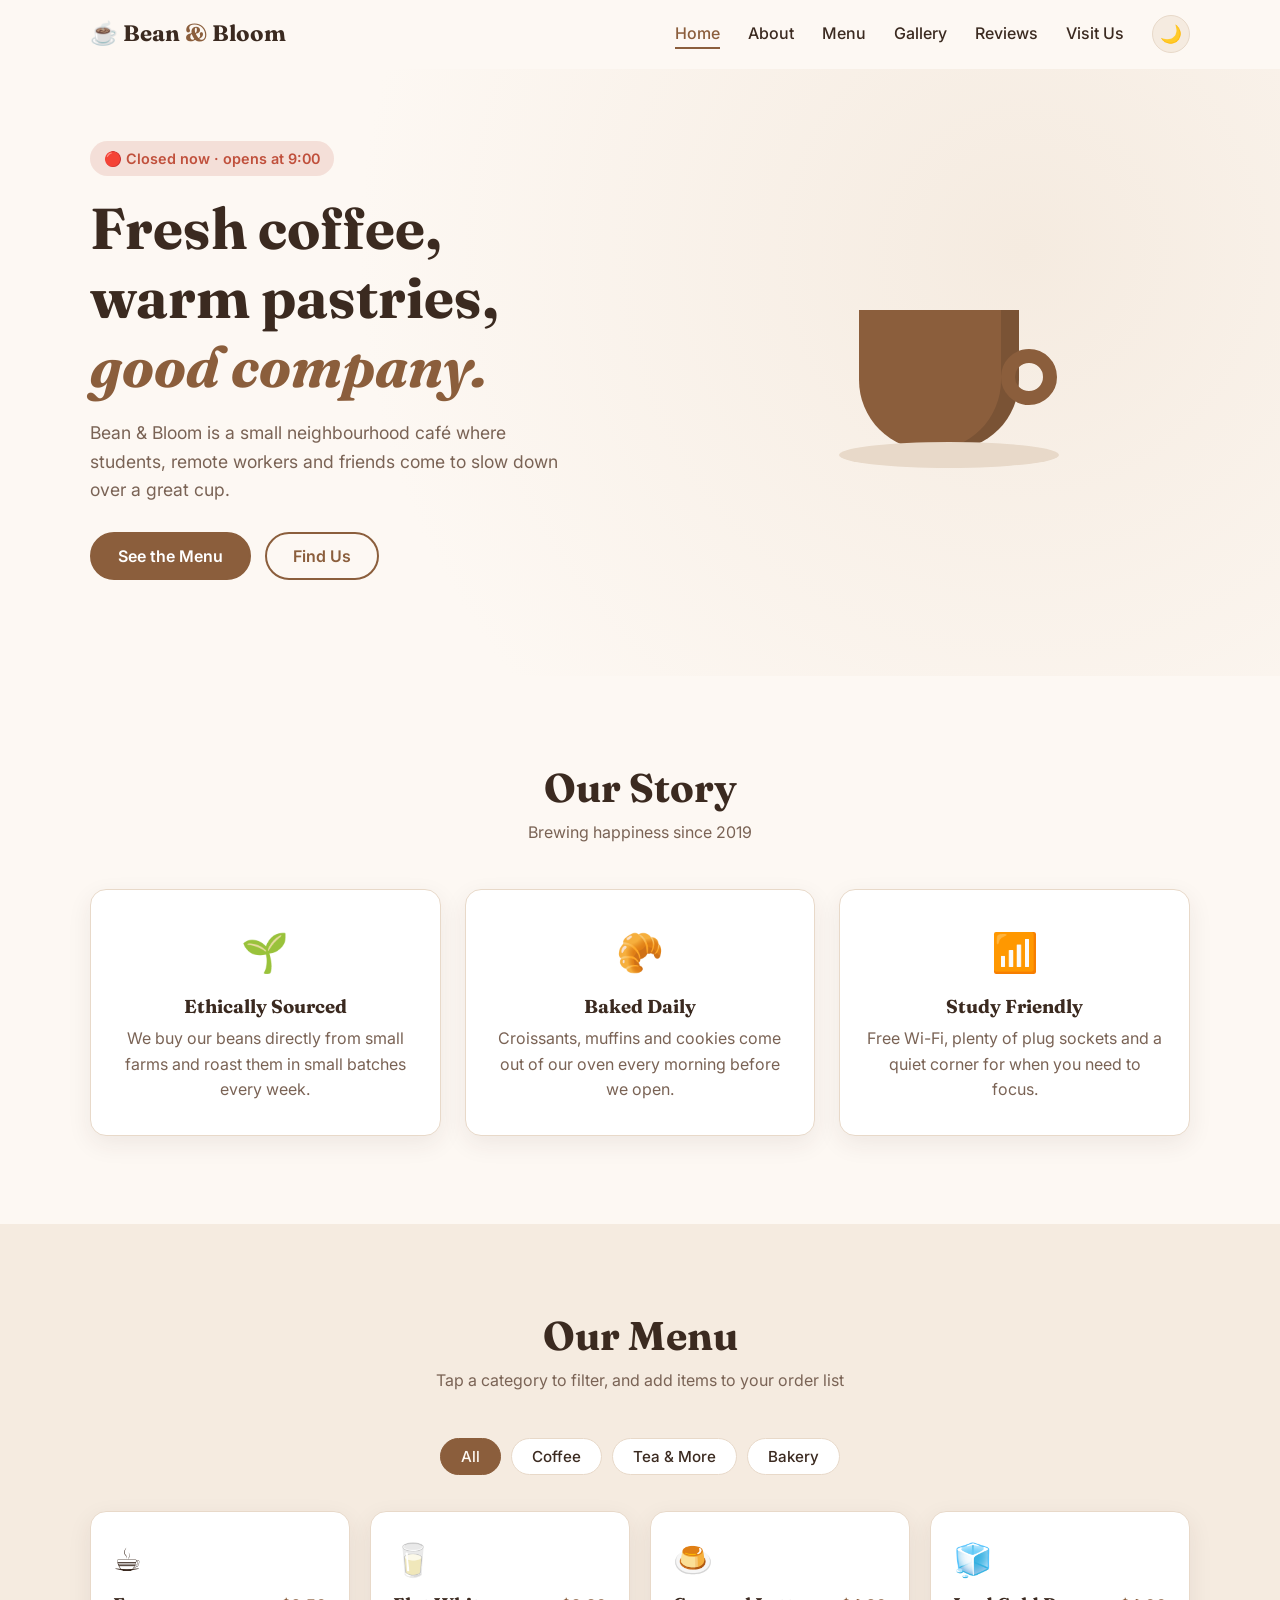
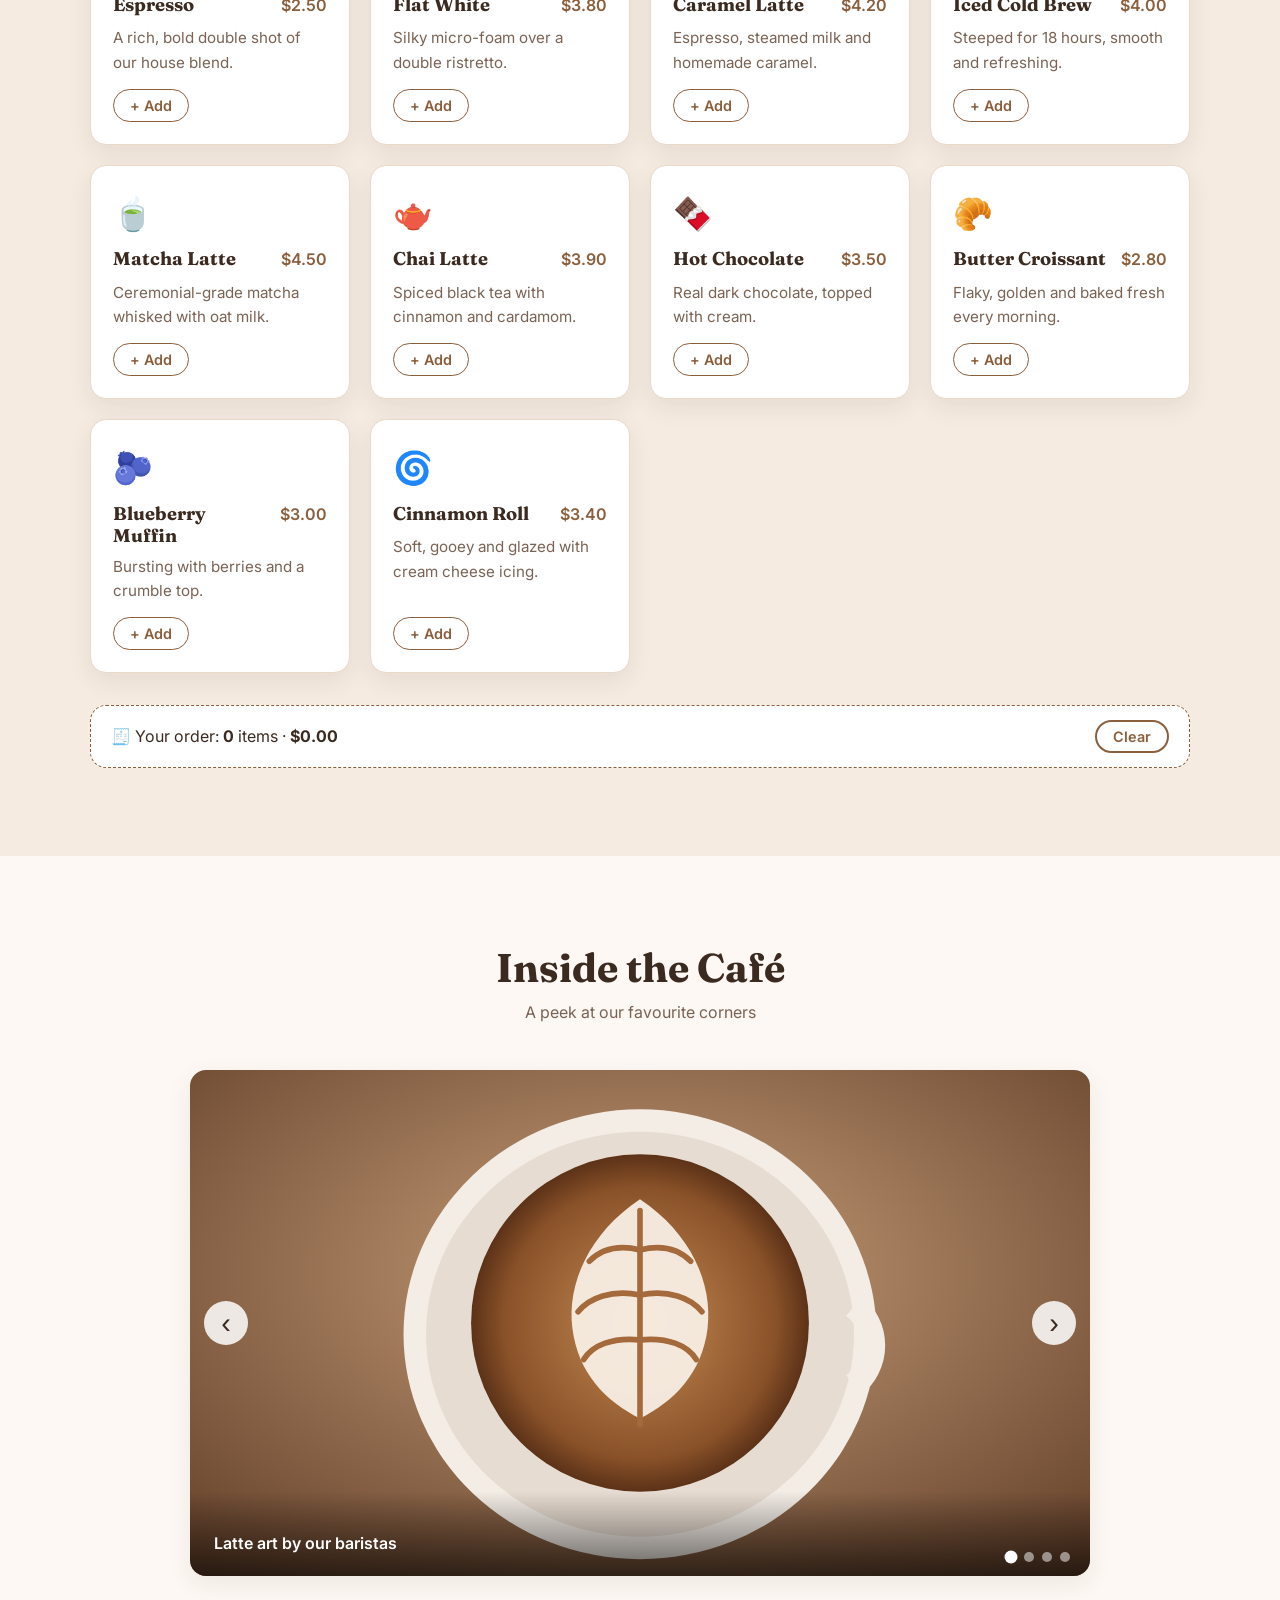
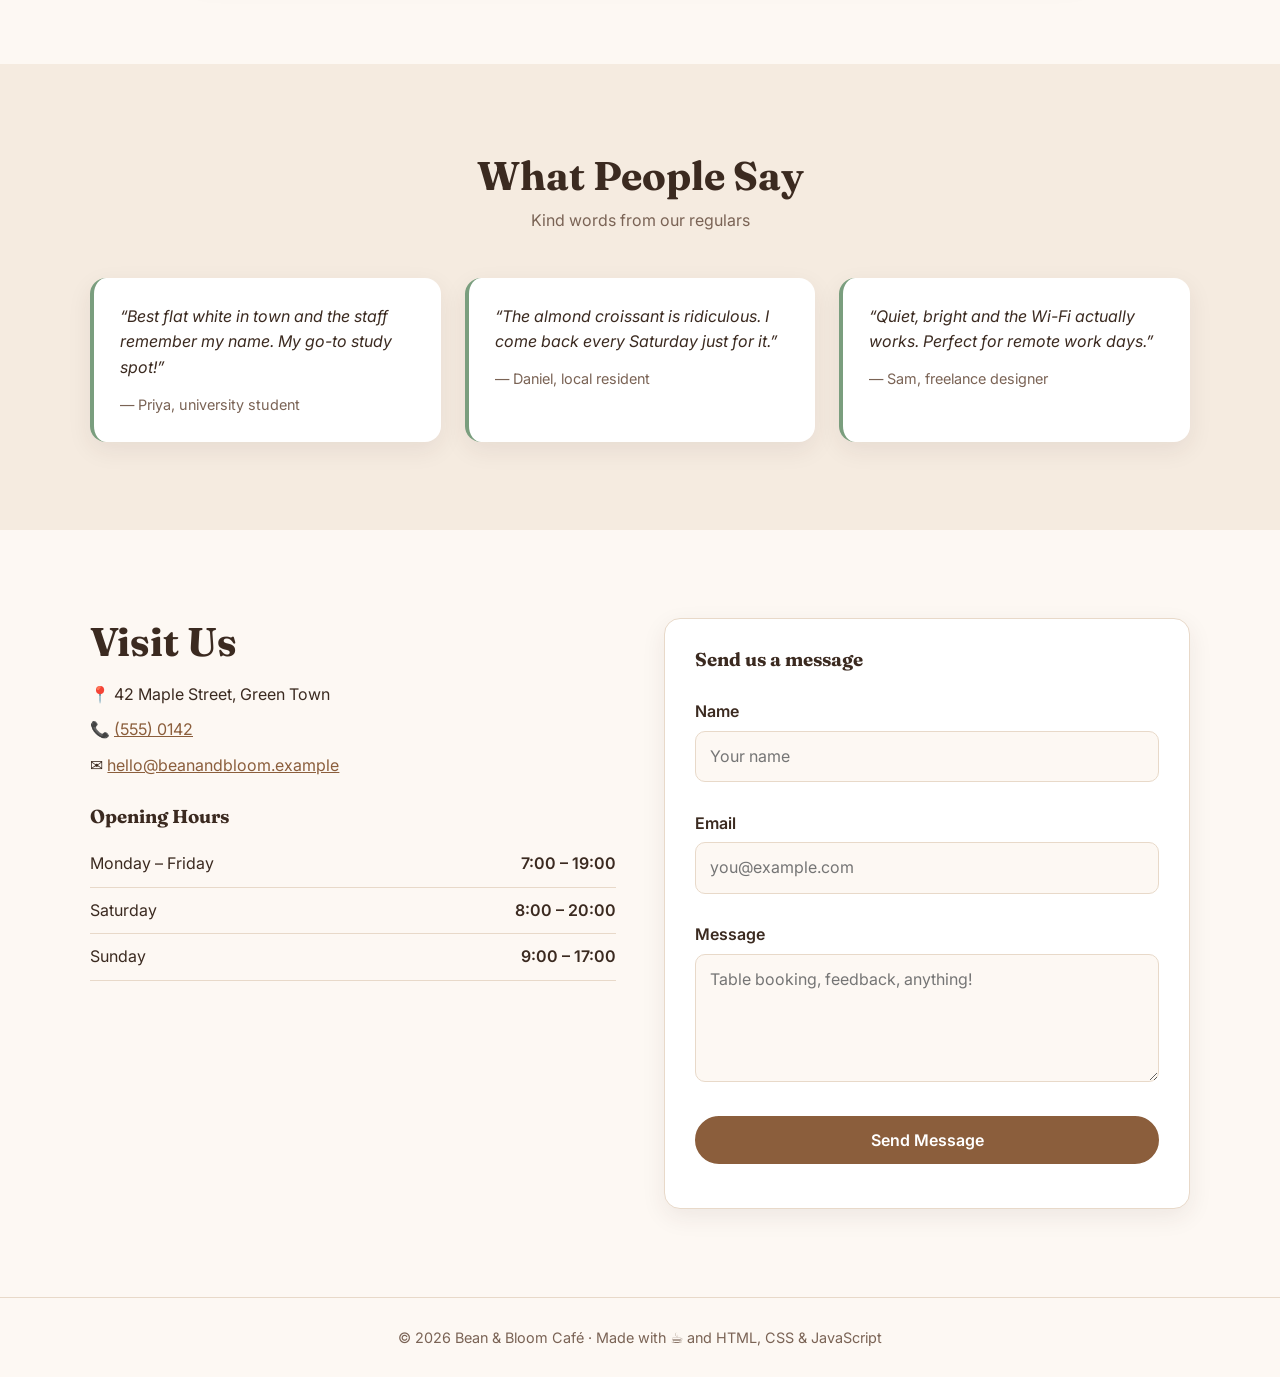
==== index.html @ a491bd7b "Initial bean and bloom cafe website" ====
<!DOCTYPE html>
<html lang="en">
<head>
  <meta charset="UTF-8" />
  <meta name="viewport" content="width=device-width, initial-scale=1.0" />
  <meta name="description" content="Bean & Bloom Café – a cozy neighbourhood café serving specialty coffee, fresh pastries and good vibes." />
  <title>Bean &amp; Bloom Café</title>
  <link rel="icon" href="assets/favicon.svg" type="image/svg+xml" />
  <link rel="preconnect" href="https://fonts.googleapis.com" />
  <link rel="preconnect" href="https://fonts.gstatic.com" crossorigin />
  <link href="https://fonts.googleapis.com/css2?family=Fraunces:wght@600;700&family=Inter:wght@400;500;600&display=swap" rel="stylesheet" />
  <link rel="stylesheet" href="style.css" />
</head>
<body>
  <!-- ===== Header / Navigation ===== -->
  <header class="header" id="header">
    <nav class="nav container" aria-label="Main navigation">
      <a href="#home" class="logo">☕ Bean <span>&amp;</span> Bloom</a>

      <button class="nav-toggle" id="navToggle" aria-label="Open menu" aria-expanded="false" aria-controls="navLinks">
        <span></span><span></span><span></span>
      </button>

      <ul class="nav-links" id="navLinks">
        <li><a href="#home" class="active">Home</a></li>
        <li><a href="#about">About</a></li>
        <li><a href="#menu">Menu</a></li>
        <li><a href="#gallery">Gallery</a></li>
        <li><a href="#reviews">Reviews</a></li>
        <li><a href="#contact">Visit Us</a></li>
        <li>
          <button class="theme-toggle" id="themeToggle" aria-label="Toggle dark mode" title="Toggle dark mode">🌙</button>
        </li>
      </ul>
    </nav>
  </header>

  <main>
    <!-- ===== Hero ===== -->
    <section class="hero" id="home">
      <div class="container hero-inner">
        <div class="hero-text">
          <p class="status" id="openStatus">Checking hours…</p>
          <h1>Fresh coffee,<br />warm pastries,<br /><em>good company.</em></h1>
          <p class="lead">Bean &amp; Bloom is a small neighbourhood café where students, remote workers and friends come to slow down over a great cup.</p>
          <div class="hero-buttons">
            <a href="#menu" class="btn btn-primary">See the Menu</a>
            <a href="#contact" class="btn btn-outline">Find Us</a>
          </div>
        </div>
        <div class="hero-art" aria-hidden="true">
          <div class="cup">
            <div class="steam"><span></span><span></span><span></span></div>
            <div class="cup-body"></div>
            <div class="cup-handle"></div>
            <div class="saucer"></div>
          </div>
        </div>
      </div>
    </section>

    <!-- ===== About ===== -->
    <section class="section" id="about">
      <div class="container">
        <h2 class="section-title">Our Story</h2>
        <p class="section-sub">Brewing happiness since 2019</p>
        <div class="features">
          <article class="feature">
            <div class="feature-icon">🌱</div>
            <h3>Ethically Sourced</h3>
            <p>We buy our beans directly from small farms and roast them in small batches every week.</p>
          </article>
          <article class="feature">
            <div class="feature-icon">🥐</div>
            <h3>Baked Daily</h3>
            <p>Croissants, muffins and cookies come out of our oven every morning before we open.</p>
          </article>
          <article class="feature">
            <div class="feature-icon">📶</div>
            <h3>Study Friendly</h3>
            <p>Free Wi-Fi, plenty of plug sockets and a quiet corner for when you need to focus.</p>
          </article>
        </div>
      </div>
    </section>

    <!-- ===== Menu ===== -->
    <section class="section section-alt" id="menu">
      <div class="container">
        <h2 class="section-title">Our Menu</h2>
        <p class="section-sub">Tap a category to filter, and add items to your order list</p>

        <div class="filters" role="tablist" aria-label="Menu categories">
          <button class="filter-btn active" data-filter="all">All</button>
          <button class="filter-btn" data-filter="coffee">Coffee</button>
          <button class="filter-btn" data-filter="tea">Tea &amp; More</button>
          <button class="filter-btn" data-filter="bakery">Bakery</button>
        </div>

        <div class="menu-grid" id="menuGrid">
          <!-- Menu cards are created by script.js from the menuItems list -->
        </div>

        <aside class="order-bar" id="orderBar" aria-live="polite">
          <span>🧾 Your order: <strong id="orderCount">0</strong> items · <strong id="orderTotal">$0.00</strong></span>
          <button class="btn btn-small" id="clearOrder">Clear</button>
        </aside>
      </div>
    </section>

    <!-- ===== Gallery Carousel ===== -->
    <section class="section" id="gallery">
      <div class="container">
        <h2 class="section-title">Inside the Café</h2>
        <p class="section-sub">A peek at our favourite corners</p>

        <div class="carousel" id="carousel" aria-roledescription="carousel">
          <div class="carousel-track" id="carouselTrack">
            <figure class="slide">
              <img src="assets/latte-art.svg" alt="A latte with a leaf drawn in the milk foam" />
              <figcaption>Latte art by our baristas</figcaption>
            </figure>
            <figure class="slide">
              <img src="assets/pastries.svg" alt="Fresh croissants and muffins on a counter" />
              <figcaption>Pastries, fresh every morning</figcaption>
            </figure>
            <figure class="slide">
              <img src="assets/interior.svg" alt="Cozy café interior with plants and hanging lamps" />
              <figcaption>Our cozy reading corner</figcaption>
            </figure>
            <figure class="slide">
              <img src="assets/beans.svg" alt="Roasted coffee beans" />
              <figcaption>Roasted in-house every week</figcaption>
            </figure>
          </div>

          <button class="carousel-btn prev" id="prevSlide" aria-label="Previous slide">‹</button>
          <button class="carousel-btn next" id="nextSlide" aria-label="Next slide">›</button>
          <div class="carousel-dots" id="carouselDots"></div>
        </div>
      </div>
    </section>

    <!-- ===== Reviews ===== -->
    <section class="section section-alt" id="reviews">
      <div class="container">
        <h2 class="section-title">What People Say</h2>
        <p class="section-sub">Kind words from our regulars</p>
        <div class="reviews">
          <blockquote class="review">
            <p>“Best flat white in town and the staff remember my name. My go-to study spot!”</p>
            <footer>— Priya, university student</footer>
          </blockquote>
          <blockquote class="review">
            <p>“The almond croissant is ridiculous. I come back every Saturday just for it.”</p>
            <footer>— Daniel, local resident</footer>
          </blockquote>
          <blockquote class="review">
            <p>“Quiet, bright and the Wi-Fi actually works. Perfect for remote work days.”</p>
            <footer>— Sam, freelance designer</footer>
          </blockquote>
        </div>
      </div>
    </section>

    <!-- ===== Contact ===== -->
    <section class="section" id="contact">
      <div class="container contact">
        <div class="contact-info">
          <h2 class="section-title left">Visit Us</h2>
          <p>📍 42 Maple Street, Green Town</p>
          <p>📞 <a href="tel:+15550142">(555) 0142</a></p>
          <p>✉️ <a href="mailto:hello@beanandbloom.example">hello@beanandbloom.example</a></p>
          <h3>Opening Hours</h3>
          <table class="hours">
            <tbody>
              <tr><td>Monday – Friday</td><td>7:00 – 19:00</td></tr>
              <tr><td>Saturday</td><td>8:00 – 20:00</td></tr>
              <tr><td>Sunday</td><td>9:00 – 17:00</td></tr>
            </tbody>
          </table>
        </div>

        <form class="contact-form" id="contactForm" novalidate>
          <h3>Send us a message</h3>
          <label for="name">Name</label>
          <input type="text" id="name" name="name" placeholder="Your name" />
          <small class="error" id="nameError"></small>

          <label for="email">Email</label>
          <input type="email" id="email" name="email" placeholder="you@example.com" />
          <small class="error" id="emailError"></small>

          <label for="message">Message</label>
          <textarea id="message" name="message" rows="4" placeholder="Table booking, feedback, anything!"></textarea>
          <small class="error" id="messageError"></small>

          <button type="submit" class="btn btn-primary">Send Message</button>
          <p class="form-success" id="formSuccess" role="status"></p>
        </form>
      </div>
    </section>
  </main>

  <footer class="footer">
    <div class="container">
      <p>© <span id="year"></span> Bean &amp; Bloom Café · Made with ☕ and HTML, CSS &amp; JavaScript</p>
    </div>
  </footer>

  <button class="back-to-top" id="backToTop" aria-label="Back to top">↑</button>

  <script src="script.js"></script>
</body>
</html>
---- style.css ----
/* =========================================
   Bean & Bloom Café – Stylesheet
   ========================================= */

/* ----- Colour variables (light theme) ----- */
:root {
  --bg: #fdf8f3;
  --bg-alt: #f5ebe0;
  --card: #ffffff;
  --text: #3b2a20;
  --muted: #7a6355;
  --primary: #8b5e3c;
  --primary-dark: #6f4628;
  --accent: #7a9e7e;
  --border: #e8d9c9;
  --shadow: 0 8px 24px rgba(59, 42, 32, 0.08);
  --radius: 16px;
}

/* ----- Dark theme (toggled by JavaScript) ----- */
[data-theme="dark"] {
  --bg: #1d1714;
  --bg-alt: #262019;
  --card: #2f2721;
  --text: #f3e9df;
  --muted: #c3ae9c;
  --primary: #d4a373;
  --primary-dark: #e0b88f;
  --accent: #9cc3a0;
  --border: #40342b;
  --shadow: 0 8px 24px rgba(0, 0, 0, 0.35);
}

/* ----- Base ----- */
*,
*::before,
*::after {
  box-sizing: border-box;
  margin: 0;
  padding: 0;
}

html {
  scroll-behavior: smooth;
  scroll-padding-top: 72px; /* keeps headings visible below the sticky header */
}

body {
  font-family: "Inter", system-ui, sans-serif;
  background: var(--bg);
  color: var(--text);
  line-height: 1.6;
  transition: background 0.3s, color 0.3s;
}

img {
  max-width: 100%;
  display: block;
}

a {
  color: var(--primary);
}

h1, h2, h3 {
  font-family: "Fraunces", Georgia, serif;
  line-height: 1.2;
}

.container {
  width: min(1100px, 100% - 32px);
  margin-inline: auto;
}

/* ----- Buttons ----- */
.btn {
  display: inline-block;
  padding: 12px 26px;
  border-radius: 999px;
  border: 2px solid var(--primary);
  font: 600 1rem "Inter", sans-serif;
  text-decoration: none;
  cursor: pointer;
  transition: transform 0.2s, background 0.2s, color 0.2s;
}

.btn:hover {
  transform: translateY(-2px);
}

.btn-primary {
  background: var(--primary);
  color: #fff;
}

[data-theme="dark"] .btn-primary {
  color: #1d1714;
}

.btn-primary:hover {
  background: var(--primary-dark);
  border-color: var(--primary-dark);
}

.btn-outline {
  background: transparent;
  color: var(--primary);
}

.btn-outline:hover {
  background: var(--primary);
  color: var(--bg);
}

.btn-small {
  padding: 6px 16px;
  font-size: 0.9rem;
  background: transparent;
  color: var(--primary);
}

/* ----- Header & Navigation ----- */
.header {
  position: sticky;
  top: 0;
  z-index: 100;
  background: var(--bg);
  border-bottom: 1px solid transparent;
  transition: box-shadow 0.3s, border-color 0.3s, background 0.3s;
}

.header.scrolled {
  box-shadow: var(--shadow);
  border-color: var(--border);
}

.nav {
  display: flex;
  align-items: center;
  justify-content: space-between;
  height: 68px;
}

.logo {
  font-family: "Fraunces", serif;
  font-size: 1.4rem;
  font-weight: 700;
  color: var(--text);
  text-decoration: none;
}

.logo span {
  color: var(--primary);
}

.nav-links {
  display: flex;
  align-items: center;
  gap: 28px;
  list-style: none;
}

.nav-links a {
  color: var(--text);
  text-decoration: none;
  font-weight: 500;
  position: relative;
  padding: 4px 0;
}

.nav-links a::after {
  content: "";
  position: absolute;
  left: 0;
  bottom: -2px;
  width: 0;
  height: 2px;
  background: var(--primary);
  transition: width 0.25s;
}

.nav-links a:hover::after,
.nav-links a.active::after {
  width: 100%;
}

.nav-links a.active {
  color: var(--primary);
}

.theme-toggle {
  background: var(--bg-alt);
  border: 1px solid var(--border);
  border-radius: 50%;
  width: 38px;
  height: 38px;
  font-size: 1.1rem;
  cursor: pointer;
}

/* Hamburger button – hidden on desktop */
.nav-toggle {
  display: none;
  flex-direction: column;
  gap: 5px;
  background: none;
  border: none;
  cursor: pointer;
  padding: 8px;
}

.nav-toggle span {
  width: 26px;
  height: 3px;
  background: var(--text);
  border-radius: 3px;
  transition: transform 0.3s, opacity 0.3s;
}

.nav-toggle.open span:nth-child(1) { transform: translateY(8px) rotate(45deg); }
.nav-toggle.open span:nth-child(2) { opacity: 0; }
.nav-toggle.open span:nth-child(3) { transform: translateY(-8px) rotate(-45deg); }

/* ----- Hero ----- */
.hero {
  padding: 72px 0 96px;
  background: radial-gradient(circle at 80% 30%, var(--bg-alt), var(--bg) 60%);
}

.hero-inner {
  display: grid;
  grid-template-columns: 1.2fr 1fr;
  align-items: center;
  gap: 40px;
}

.status {
  display: inline-block;
  padding: 6px 14px;
  border-radius: 999px;
  font-size: 0.9rem;
  font-weight: 600;
  background: var(--bg-alt);
  color: var(--muted);
  margin-bottom: 18px;
}

.status.open { background: rgba(122, 158, 126, 0.2); color: var(--accent); }
.status.closed { background: rgba(192, 80, 60, 0.15); color: #c0503c; }

.hero h1 {
  font-size: clamp(2.2rem, 5vw, 3.6rem);
  margin-bottom: 18px;
}

.hero h1 em {
  color: var(--primary);
}

.lead {
  font-size: 1.1rem;
  color: var(--muted);
  max-width: 480px;
  margin-bottom: 28px;
}

.hero-buttons {
  display: flex;
  flex-wrap: wrap;
  gap: 14px;
}

/* CSS-only coffee cup illustration */
.hero-art {
  display: flex;
  justify-content: center;
}

.cup {
  position: relative;
  width: 220px;
  height: 260px;
}

.cup-body {
  position: absolute;
  bottom: 40px;
  left: 20px;
  width: 160px;
  height: 140px;
  background: var(--primary);
  border-radius: 0 0 70px 70px;
  box-shadow: inset -18px 0 0 rgba(0, 0, 0, 0.12);
}

.cup-handle {
  position: absolute;
  bottom: 85px;
  right: 2px;
  width: 56px;
  height: 56px;
  border: 14px solid var(--primary);
  border-radius: 50%;
}

.saucer {
  position: absolute;
  bottom: 22px;
  left: 0;
  width: 220px;
  height: 26px;
  background: var(--border);
  border-radius: 50%;
}

.steam {
  position: absolute;
  top: 0;
  left: 55px;
  display: flex;
  gap: 18px;
}

.steam span {
  width: 10px;
  height: 60px;
  background: var(--muted);
  border-radius: 10px;
  opacity: 0;
  animation: steam 2.4s infinite ease-in-out;
}

.steam span:nth-child(2) { animation-delay: 0.6s; }
.steam span:nth-child(3) { animation-delay: 1.2s; }

@keyframes steam {
  0%   { transform: translateY(20px) scaleY(0.6); opacity: 0; }
  50%  { opacity: 0.45; }
  100% { transform: translateY(-20px) scaleY(1); opacity: 0; }
}

/* ----- Generic sections ----- */
.section {
  padding: 88px 0;
}

.section-alt {
  background: var(--bg-alt);
}

.section-title {
  font-size: clamp(1.8rem, 4vw, 2.5rem);
  text-align: center;
}

.section-title.left {
  text-align: left;
  margin-bottom: 16px;
}

.section-sub {
  text-align: center;
  color: var(--muted);
  margin: 8px 0 44px;
}

/* ----- About features ----- */
.features {
  display: grid;
  grid-template-columns: repeat(3, 1fr);
  gap: 24px;
}

.feature {
  background: var(--card);
  border: 1px solid var(--border);
  border-radius: var(--radius);
  padding: 32px 26px;
  text-align: center;
  box-shadow: var(--shadow);
  transition: transform 0.25s;
}

.feature:hover {
  transform: translateY(-6px);
}

.feature-icon {
  font-size: 2.4rem;
  margin-bottom: 12px;
}

.feature h3 {
  margin-bottom: 8px;
}

.feature p {
  color: var(--muted);
}

/* ----- Menu ----- */
.filters {
  display: flex;
  flex-wrap: wrap;
  justify-content: center;
  gap: 10px;
  margin-bottom: 36px;
}

.filter-btn {
  padding: 8px 20px;
  border-radius: 999px;
  border: 1px solid var(--border);
  background: var(--card);
  color: var(--text);
  font: 500 0.95rem "Inter", sans-serif;
  cursor: pointer;
  transition: background 0.2s, color 0.2s;
}

.filter-btn:hover,
.filter-btn.active {
  background: var(--primary);
  border-color: var(--primary);
  color: var(--bg);
}

.menu-grid {
  display: grid;
  grid-template-columns: repeat(auto-fill, minmax(240px, 1fr));
  gap: 20px;
}

.menu-card {
  background: var(--card);
  border: 1px solid var(--border);
  border-radius: var(--radius);
  padding: 22px;
  display: flex;
  flex-direction: column;
  gap: 8px;
  box-shadow: var(--shadow);
  animation: fadeIn 0.35s ease;
}

.menu-card .emoji {
  font-size: 2rem;
}

.menu-card-head {
  display: flex;
  justify-content: space-between;
  align-items: baseline;
  gap: 10px;
}

.menu-card h3 {
  font-size: 1.15rem;
}

.price {
  font-weight: 600;
  color: var(--primary);
}

.menu-card p {
  color: var(--muted);
  font-size: 0.95rem;
  flex: 1;
}

.add-btn {
  align-self: flex-start;
  margin-top: 6px;
  padding: 7px 16px;
  border-radius: 999px;
  border: 1px solid var(--primary);
  background: transparent;
  color: var(--primary);
  font: 600 0.9rem "Inter", sans-serif;
  cursor: pointer;
  transition: background 0.2s, color 0.2s;
}

.add-btn:hover,
.add-btn.added {
  background: var(--primary);
  color: var(--bg);
}

.order-bar {
  margin-top: 32px;
  display: flex;
  flex-wrap: wrap;
  align-items: center;
  justify-content: space-between;
  gap: 12px;
  background: var(--card);
  border: 1px dashed var(--primary);
  border-radius: var(--radius);
  padding: 14px 20px;
}

@keyframes fadeIn {
  from { opacity: 0; transform: translateY(10px); }
  to   { opacity: 1; transform: translateY(0); }
}

/* ----- Carousel ----- */
.carousel {
  position: relative;
  overflow: hidden;
  border-radius: var(--radius);
  box-shadow: var(--shadow);
  max-width: 900px;
  margin-inline: auto;
}

.carousel-track {
  display: flex;
  transition: transform 0.5s ease;
}

.slide {
  min-width: 100%;
  position: relative;
}

.slide img {
  width: 100%;
  aspect-ratio: 16 / 9;
  object-fit: cover;
}

.slide figcaption {
  position: absolute;
  left: 0;
  right: 0;
  bottom: 0;
  padding: 40px 24px 20px;
  color: #fff;
  font-weight: 600;
  background: linear-gradient(transparent, rgba(0, 0, 0, 0.6));
}

.carousel-btn {
  position: absolute;
  top: 50%;
  transform: translateY(-50%);
  width: 44px;
  height: 44px;
  border-radius: 50%;
  border: none;
  background: rgba(255, 255, 255, 0.85);
  color: #3b2a20;
  font-size: 1.8rem;
  line-height: 1;
  cursor: pointer;
  transition: background 0.2s;
}

.carousel-btn:hover {
  background: #fff;
}

.carousel-btn.prev { left: 14px; }
.carousel-btn.next { right: 14px; }

.carousel-dots {
  position: absolute;
  bottom: 14px;
  right: 20px;
  display: flex;
  gap: 8px;
}

.carousel-dots button {
  width: 10px;
  height: 10px;
  border-radius: 50%;
  border: none;
  background: rgba(255, 255, 255, 0.5);
  cursor: pointer;
}

.carousel-dots button.active {
  background: #fff;
  transform: scale(1.3);
}

/* ----- Reviews ----- */
.reviews {
  display: grid;
  grid-template-columns: repeat(3, 1fr);
  gap: 24px;
}

.review {
  background: var(--card);
  border-left: 4px solid var(--accent);
  border-radius: var(--radius);
  padding: 26px;
  box-shadow: var(--shadow);
}

.review p {
  font-style: italic;
  margin-bottom: 12px;
}

.review footer {
  color: var(--muted);
  font-size: 0.9rem;
}

/* ----- Contact ----- */
.contact {
  display: grid;
  grid-template-columns: 1fr 1fr;
  gap: 48px;
  align-items: start;
}

.contact-info p {
  margin-bottom: 10px;
}

.contact-info h3 {
  margin: 28px 0 12px;
}

.hours {
  width: 100%;
  border-collapse: collapse;
}

.hours td {
  padding: 10px 0;
  border-bottom: 1px solid var(--border);
}

.hours td:last-child {
  text-align: right;
  font-weight: 600;
}

.contact-form {
  background: var(--card);
  border: 1px solid var(--border);
  border-radius: var(--radius);
  padding: 30px;
  box-shadow: var(--shadow);
  display: flex;
  flex-direction: column;
}

.contact-form h3 {
  margin-bottom: 16px;
}

.contact-form label {
  font-weight: 600;
  margin-top: 12px;
  margin-bottom: 6px;
}

.contact-form input,
.contact-form textarea {
  padding: 12px 14px;
  border: 1px solid var(--border);
  border-radius: 10px;
  background: var(--bg);
  color: var(--text);
  font: inherit;
  resize: vertical;
}

.contact-form input:focus,
.contact-form textarea:focus {
  outline: 2px solid var(--primary);
  border-color: transparent;
}

.contact-form .invalid {
  border-color: #c0503c;
}

.error {
  color: #c0503c;
  min-height: 1.2em;
  font-size: 0.85rem;
}

.contact-form .btn {
  margin-top: 18px;
}

.form-success {
  margin-top: 14px;
  color: var(--accent);
  font-weight: 600;
}

/* ----- Footer ----- */
.footer {
  padding: 28px 0;
  text-align: center;
  color: var(--muted);
  border-top: 1px solid var(--border);
  font-size: 0.9rem;
}

/* ----- Back to top ----- */
.back-to-top {
  position: fixed;
  right: 20px;
  bottom: 20px;
  width: 46px;
  height: 46px;
  border-radius: 50%;
  border: none;
  background: var(--primary);
  color: var(--bg);
  font-size: 1.3rem;
  cursor: pointer;
  box-shadow: var(--shadow);
  opacity: 0;
  pointer-events: none;
  transition: opacity 0.3s;
}

.back-to-top.show {
  opacity: 1;
  pointer-events: auto;
}

/* =========================================
   Responsive – Tablet
   ========================================= */
@media (max-width: 900px) {
  .features,
  .reviews {
    grid-template-columns: 1fr 1fr;
  }

  .contact {
    grid-template-columns: 1fr;
  }
}

/* =========================================
   Responsive – Mobile
   ========================================= */
@media (max-width: 720px) {
  .nav-toggle {
    display: flex;
  }

  /* Mobile dropdown menu */
  .nav-links {
    position: absolute;
    top: 68px;
    left: 0;
    right: 0;
    flex-direction: column;
    gap: 0;
    background: var(--bg);
    border-bottom: 1px solid var(--border);
    box-shadow: var(--shadow);
    max-height: 0;
    overflow: hidden;
    transition: max-height 0.35s ease;
  }

  .nav-links.open {
    max-height: 420px;
  }

  .nav-links li {
    width: 100%;
    text-align: center;
    padding: 12px 0;
  }

  .hero {
    padding: 48px 0 64px;
  }

  .hero-inner {
    grid-template-columns: 1fr;
    text-align: center;
  }

  .lead {
    margin-inline: auto;
  }

  .hero-buttons {
    justify-content: center;
  }

  .cup {
    transform: scale(0.75);
    height: 220px;
  }

  .section {
    padding: 64px 0;
  }

  .features,
  .reviews {
    grid-template-columns: 1fr;
  }

  .carousel-btn {
    width: 36px;
    height: 36px;
    font-size: 1.4rem;
  }

  .slide figcaption {
    font-size: 0.9rem;
    padding: 30px 16px 34px;
  }

  .carousel-dots {
    right: 50%;
    transform: translateX(50%);
  }

  .contact-form {
    padding: 22px;
  }
}
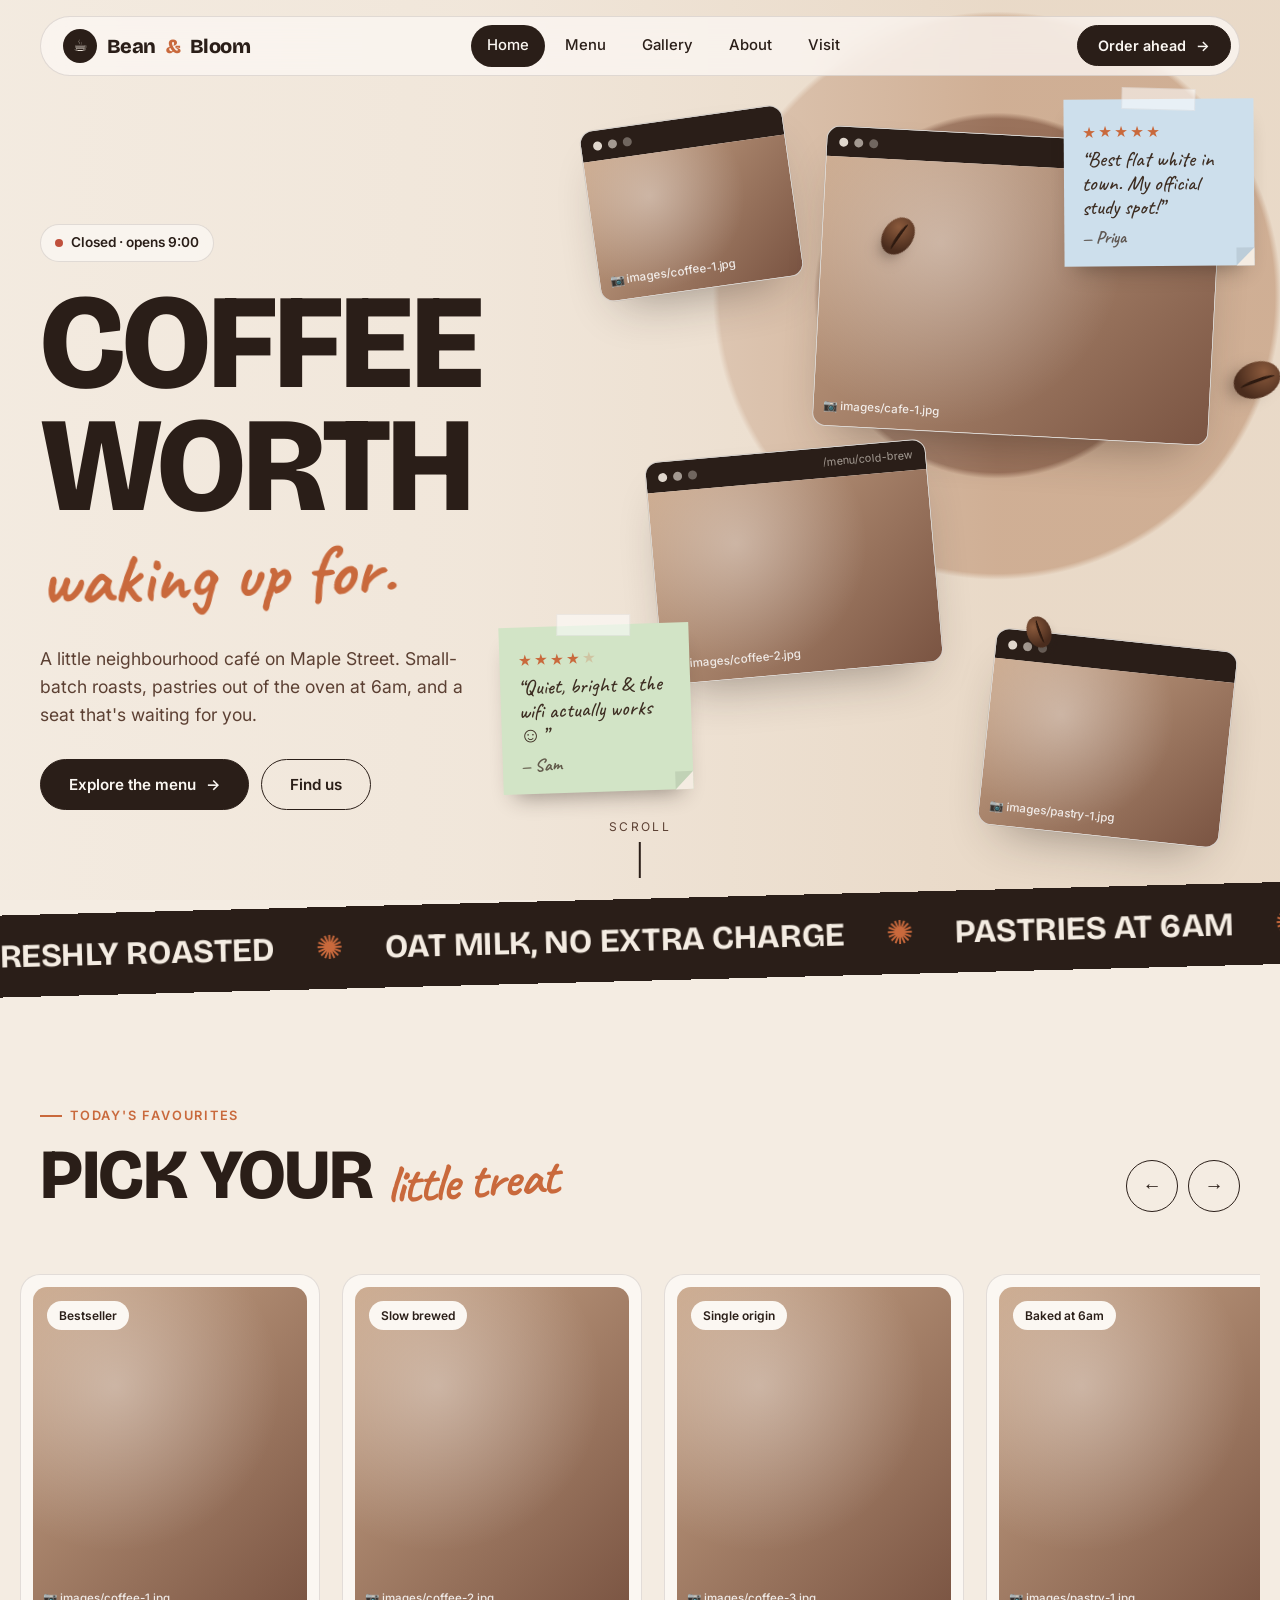
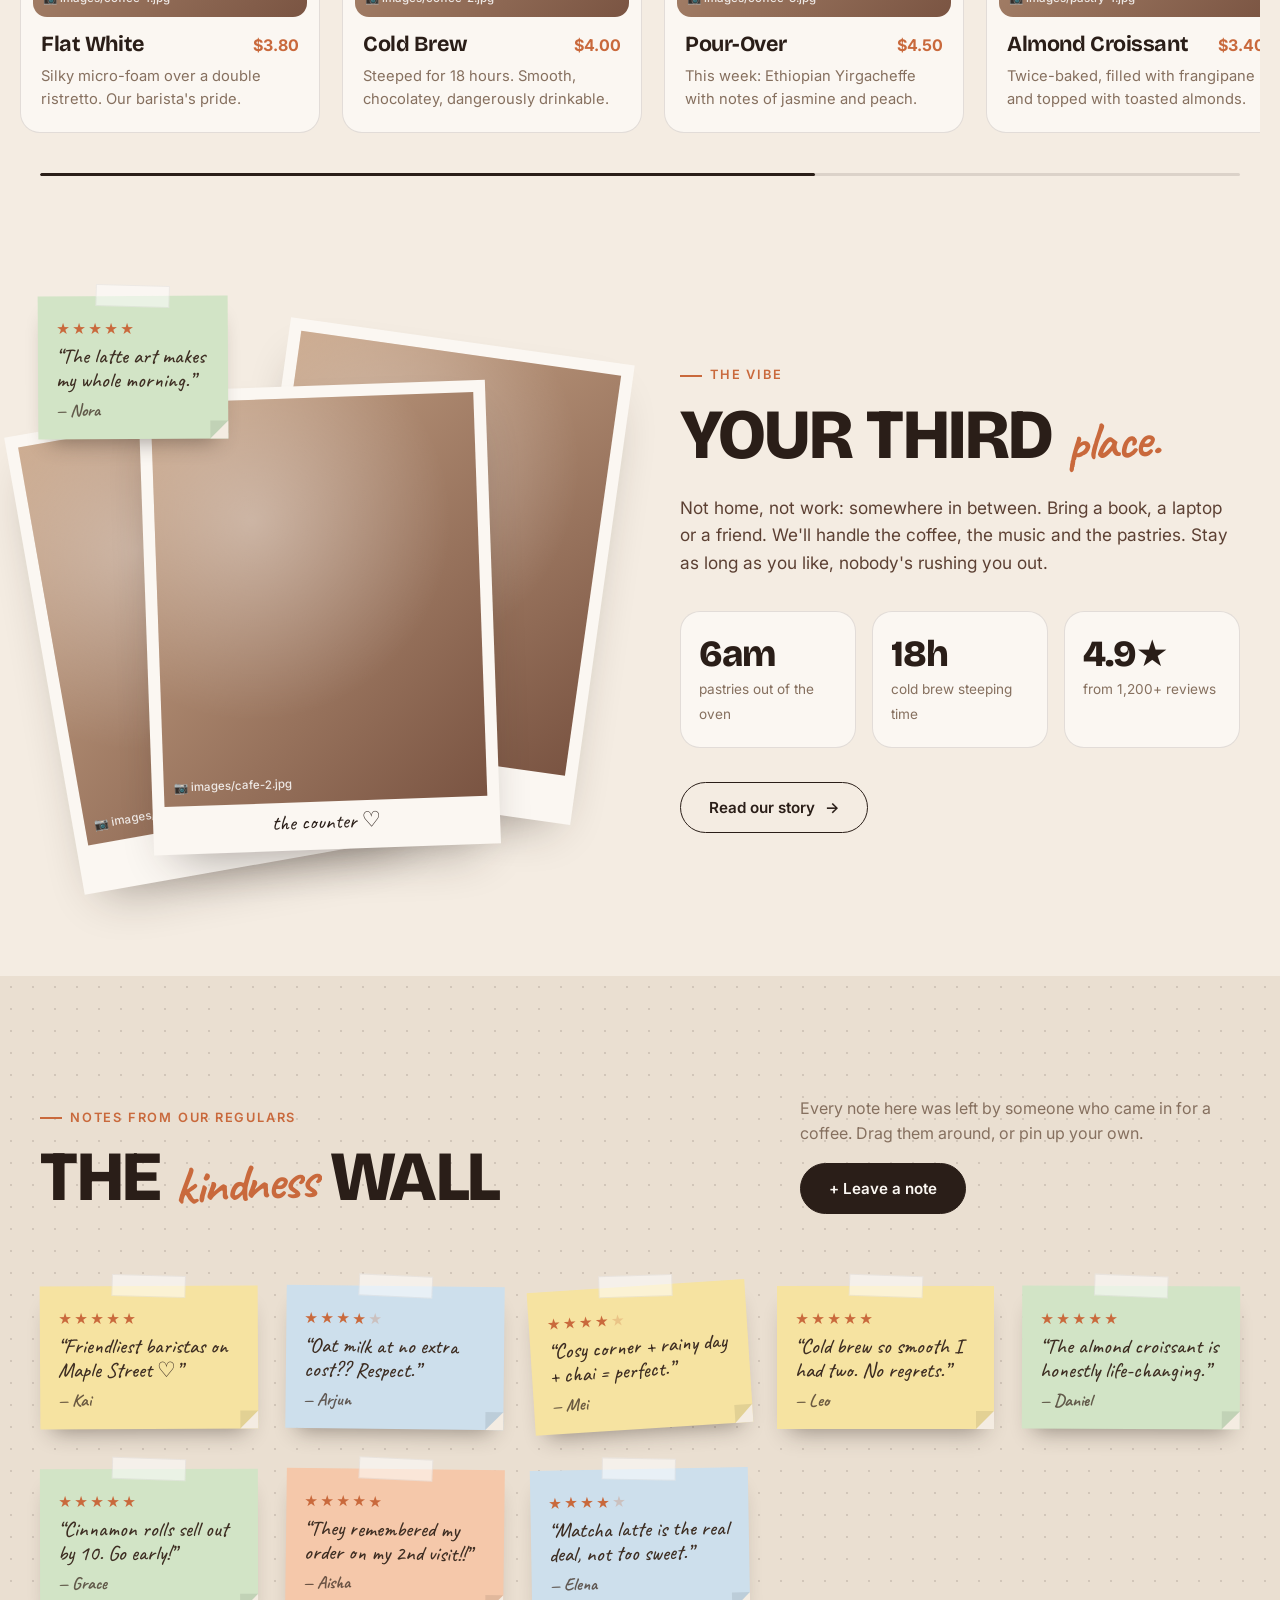
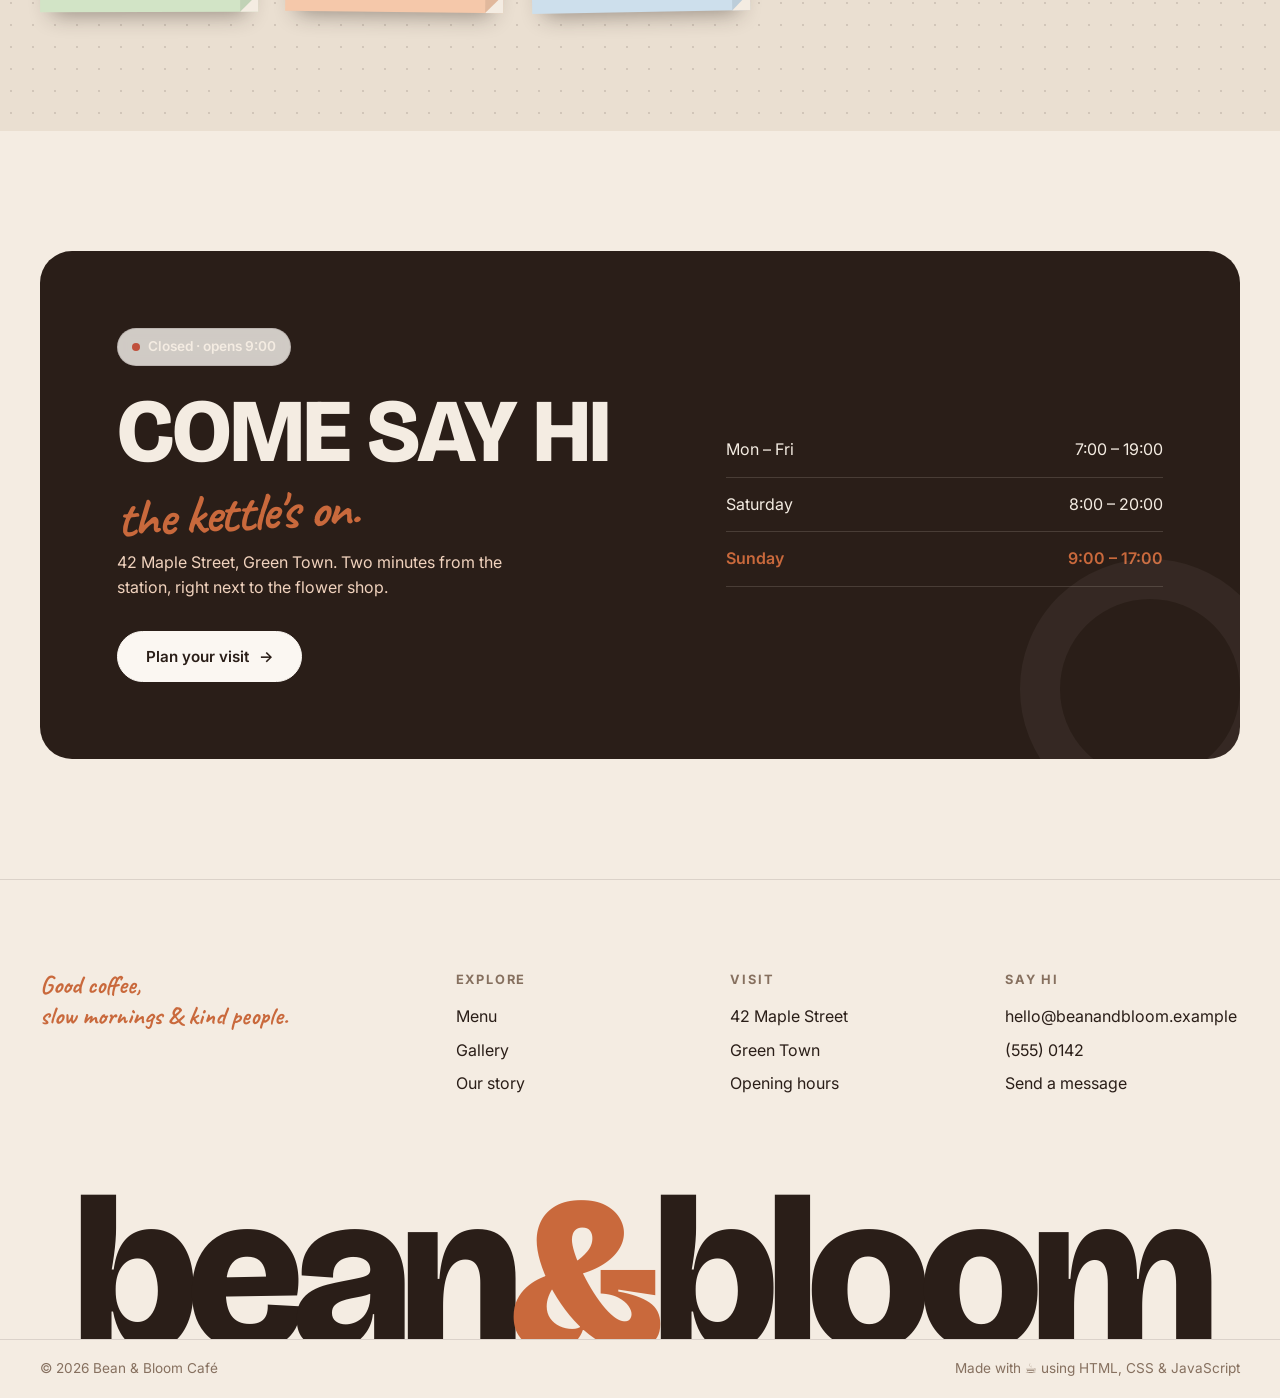
==== commit b6ce2857: "Redesign: multi-page site with new UI and animations" ====
--- a/index.html
+++ b/index.html
@@ -3,213 +3,332 @@
 <head>
   <meta charset="UTF-8" />
   <meta name="viewport" content="width=device-width, initial-scale=1.0" />
-  <meta name="description" content="Bean & Bloom Café – a cozy neighbourhood café serving specialty coffee, fresh pastries and good vibes." />
-  <title>Bean &amp; Bloom Café</title>
+  <meta name="description" content="A cosy neighbourhood café serving small-batch coffee, fresh pastries and good vibes." />
+  <title>Bean & Bloom Café · Good coffee, slow mornings</title>
   <link rel="icon" href="assets/favicon.svg" type="image/svg+xml" />
   <link rel="preconnect" href="https://fonts.googleapis.com" />
   <link rel="preconnect" href="https://fonts.gstatic.com" crossorigin />
-  <link href="https://fonts.googleapis.com/css2?family=Fraunces:wght@600;700&family=Inter:wght@400;500;600&display=swap" rel="stylesheet" />
-  <link rel="stylesheet" href="style.css" />
+  <link href="https://fonts.googleapis.com/css2?family=Bricolage+Grotesque:opsz,wght@12..96,500;12..96,700;12..96,800&family=Caveat:wght@500;700&family=Inter:wght@400;500;600;700&display=swap" rel="stylesheet" />
+  <link rel="stylesheet" href="css/style.css" />
+  <!-- If a photo is missing, show its labelled placeholder instead of a broken image -->
+  <script>
+    addEventListener("error", (e) => { if (e.target.tagName === "IMG") e.target.classList.add("img-missing"); }, true);
+  </script>
 </head>
 <body>
-  <!-- ===== Header / Navigation ===== -->
-  <header class="header" id="header">
-    <nav class="nav container" aria-label="Main navigation">
-      <a href="#home" class="logo">☕ Bean <span>&amp;</span> Bloom</a>
-
-      <button class="nav-toggle" id="navToggle" aria-label="Open menu" aria-expanded="false" aria-controls="navLinks">
-        <span></span><span></span><span></span>
-      </button>
-
-      <ul class="nav-links" id="navLinks">
-        <li><a href="#home" class="active">Home</a></li>
-        <li><a href="#about">About</a></li>
-        <li><a href="#menu">Menu</a></li>
-        <li><a href="#gallery">Gallery</a></li>
-        <li><a href="#reviews">Reviews</a></li>
-        <li><a href="#contact">Visit Us</a></li>
-        <li>
-          <button class="theme-toggle" id="themeToggle" aria-label="Toggle dark mode" title="Toggle dark mode">🌙</button>
-        </li>
-      </ul>
-    </nav>
+  <!-- Coffee-coloured curtain used for page transitions -->
+  <div class="curtain" aria-hidden="true"><div class="curtain-cup"></div></div>
+
+  <!-- ===== Navigation ===== -->
+  <header class="site-header">
+    <div class="container">
+      <nav class="nav" aria-label="Main navigation">
+        <a href="index.html" class="logo"><span class="logo-mark">☕</span>Bean <em>&amp;</em> Bloom</a>
+        <ul class="nav-links">
+          <li><a href="index.html" aria-current="page">Home</a></li>
+          <li><a href="menu.html">Menu</a></li>
+          <li><a href="gallery.html">Gallery</a></li>
+          <li><a href="about.html">About</a></li>
+          <li><a href="visit.html">Visit</a></li>
+        </ul>
+        <a href="menu.html" class="btn btn-dark nav-cta">Order ahead <span class="arrow">→</span></a>
+        <button class="nav-toggle" aria-label="Open menu" aria-expanded="false" aria-controls="mobileMenu">
+          <span></span><span></span>
+        </button>
+      </nav>
+    </div>
   </header>
+
+  <div class="mobile-menu" id="mobileMenu">
+    <a href="index.html" style="--i:0" aria-current="page">Home</a>
+    <a href="menu.html" style="--i:1">Menu</a>
+    <a href="gallery.html" style="--i:2">Gallery</a>
+    <a href="about.html" style="--i:3">About</a>
+    <a href="visit.html" style="--i:4">Visit</a>
+    <p>see you for coffee soon ☕</p>
+  </div>
 
   <main>
     <!-- ===== Hero ===== -->
-    <section class="hero" id="home">
-      <div class="container hero-inner">
-        <div class="hero-text">
-          <p class="status" id="openStatus">Checking hours…</p>
-          <h1>Fresh coffee,<br />warm pastries,<br /><em>good company.</em></h1>
-          <p class="lead">Bean &amp; Bloom is a small neighbourhood café where students, remote workers and friends come to slow down over a great cup.</p>
-          <div class="hero-buttons">
-            <a href="#menu" class="btn btn-primary">See the Menu</a>
-            <a href="#contact" class="btn btn-outline">Find Us</a>
-          </div>
-        </div>
-        <div class="hero-art" aria-hidden="true">
-          <div class="cup">
-            <div class="steam"><span></span><span></span><span></span></div>
-            <div class="cup-body"></div>
-            <div class="cup-handle"></div>
-            <div class="saucer"></div>
-          </div>
-        </div>
-      </div>
-    </section>
-
-    <!-- ===== About ===== -->
-    <section class="section" id="about">
+    <section class="hero">
+      <div class="hero-bg" aria-hidden="true"></div>
+
+      <div class="container hero-content">
+        <span class="status fade-up" style="--d:0.9s" data-open-status>Checking hours…</span>
+        <h1 class="hero-title">
+          <span class="line"><span style="--i:0">Coffee</span></span>
+          <span class="line"><span style="--i:1">worth</span></span>
+          <span class="line hand"><span style="--i:2">waking up for.</span></span>
+        </h1>
+        <p class="hero-sub fade-up" style="--d:1.4s">
+          A little neighbourhood café on Maple Street. Small-batch roasts, pastries out of the oven at 6am,
+          and a seat that's waiting for you.
+        </p>
+        <div class="hero-actions fade-up" style="--d:1.55s">
+          <a href="menu.html" class="btn btn-dark">Explore the menu <span class="arrow">→</span></a>
+          <a href="visit.html" class="btn btn-ghost">Find us</a>
+        </div>
+      </div>
+
+      <!-- Floating photo "tabs", beans and sticky notes (they follow the mouse) -->
+      <div class="hero-stage" id="heroStage">
+        <div class="layer hw-4" data-depth="18">
+          <div class="pop-in" style="--d:1.25s">
+            <figure class="window" data-lightbox data-caption="Latte art, every single time">
+              <div class="window-bar"><i></i><i></i><i></i></div>
+              <div class="photo" data-label="images/coffee-1.jpg"><img src="images/coffee-1.jpg" alt="Latte with heart-shaped latte art" /></div>
+            </figure>
+          </div>
+        </div>
+        <div class="layer hw-1" data-depth="30">
+          <div class="pop-in" style="--d:1.1s">
+            <figure class="window" data-lightbox data-caption="Our cosy corner by the window">
+              <div class="window-bar"><i></i><i></i><i></i><span>beanandbloom.cafe/inside</span></div>
+              <div class="photo" data-label="images/cafe-1.jpg"><img src="images/cafe-1.jpg" alt="Warm café interior with wooden tables and plants" /></div>
+            </figure>
+          </div>
+        </div>
+        <div class="layer hw-2" data-depth="45">
+          <div class="pop-in" style="--d:1.35s">
+            <figure class="window" data-lightbox data-caption="18-hour cold brew">
+              <div class="window-bar"><i></i><i></i><i></i><span>/menu/cold-brew</span></div>
+              <div class="photo" data-label="images/coffee-2.jpg"><img src="images/coffee-2.jpg" alt="Iced coffee in a glass" /></div>
+            </figure>
+          </div>
+        </div>
+        <div class="layer hw-3" data-depth="60">
+          <div class="pop-in" style="--d:1.5s">
+            <figure class="window" data-lightbox data-caption="Croissants, fresh at 6am">
+              <div class="window-bar"><i></i><i></i><i></i></div>
+              <div class="photo" data-label="images/pastry-1.jpg"><img src="images/pastry-1.jpg" alt="Golden butter croissants" /></div>
+            </figure>
+          </div>
+        </div>
+
+        <span class="layer" data-depth="80" style="top:24%;right:31%"><span class="pop-in" style="--d:1.7s;display:block"><span class="bean" style="--r:35deg"></span></span></span>
+        <span class="layer" data-depth="40" style="top:68%;right:20%"><span class="pop-in" style="--d:1.8s;display:block"><span class="bean" style="--r:-20deg;--s:.8"></span></span></span>
+        <span class="layer" data-depth="100" style="top:40%;right:3%"><span class="pop-in" style="--d:1.9s;display:block"><span class="bean" style="--r:70deg;--s:1.2"></span></span></span>
+        <span class="layer" data-depth="25" style="bottom:20%;right:58%"><span class="pop-in" style="--d:2s;display:block"><span class="bean" style="--r:10deg;--s:.7"></span></span></span>
+
+        <div class="layer hn-1" data-depth="70">
+          <div class="pop-in" style="--d:1.9s"><div class="note" data-note style="position:relative"></div></div>
+        </div>
+        <div class="layer hn-2" data-depth="55">
+          <div class="pop-in" style="--d:2.05s"><div class="note" data-note style="position:relative"></div></div>
+        </div>
+      </div>
+
+      <a href="#favourites" class="scroll-cue">Scroll</a>
+    </section>
+
+    <!-- ===== Marquee ===== -->
+    <div class="marquee" aria-hidden="true">
+      <div class="marquee-track">
+        <span>Freshly roasted</span><span>Oat milk, no extra charge</span><span>Pastries at 6am</span><span>Free wifi</span><span>Dogs welcome</span>
+        <span>Freshly roasted</span><span>Oat milk, no extra charge</span><span>Pastries at 6am</span><span>Free wifi</span><span>Dogs welcome</span>
+      </div>
+    </div>
+
+    <!-- ===== Favourites carousel ===== -->
+    <section class="section" id="favourites">
       <div class="container">
-        <h2 class="section-title">Our Story</h2>
-        <p class="section-sub">Brewing happiness since 2019</p>
-        <div class="features">
-          <article class="feature">
-            <div class="feature-icon">🌱</div>
-            <h3>Ethically Sourced</h3>
-            <p>We buy our beans directly from small farms and roast them in small batches every week.</p>
-          </article>
-          <article class="feature">
-            <div class="feature-icon">🥐</div>
-            <h3>Baked Daily</h3>
-            <p>Croissants, muffins and cookies come out of our oven every morning before we open.</p>
-          </article>
-          <article class="feature">
-            <div class="feature-icon">📶</div>
-            <h3>Study Friendly</h3>
-            <p>Free Wi-Fi, plenty of plug sockets and a quiet corner for when you need to focus.</p>
-          </article>
-        </div>
-      </div>
-    </section>
-
-    <!-- ===== Menu ===== -->
-    <section class="section section-alt" id="menu">
+        <div class="section-head">
+          <div data-reveal>
+            <span class="eyebrow">Today's favourites</span>
+            <h2 class="section-title">Pick your <span class="hand">little treat</span></h2>
+          </div>
+          <div class="carousel-controls" data-reveal style="--delay:.1s">
+            <button class="round-btn" id="favPrev" aria-label="Previous">←</button>
+            <button class="round-btn" id="favNext" aria-label="Next">→</button>
+          </div>
+        </div>
+
+        <div class="fav-track" id="favTrack" data-reveal style="--delay:.15s">
+          <article class="fav-card">
+            <div class="photo" data-label="images/coffee-1.jpg"><span class="fav-tag">Bestseller</span><img src="images/coffee-1.jpg" alt="Flat white with latte art" /></div>
+            <div class="fav-meta"><h3>Flat White</h3><span class="price">$3.80</span></div>
+            <p>Silky micro-foam over a double ristretto. Our barista's pride.</p>
+          </article>
+          <article class="fav-card">
+            <div class="photo" data-label="images/coffee-2.jpg"><span class="fav-tag">Slow brewed</span><img src="images/coffee-2.jpg" alt="Iced cold brew" /></div>
+            <div class="fav-meta"><h3>Cold Brew</h3><span class="price">$4.00</span></div>
+            <p>Steeped for 18 hours. Smooth, chocolatey, dangerously drinkable.</p>
+          </article>
+          <article class="fav-card">
+            <div class="photo" data-label="images/coffee-3.jpg"><span class="fav-tag">Single origin</span><img src="images/coffee-3.jpg" alt="Pour-over coffee being brewed" /></div>
+            <div class="fav-meta"><h3>Pour-Over</h3><span class="price">$4.50</span></div>
+            <p>This week: Ethiopian Yirgacheffe with notes of jasmine and peach.</p>
+          </article>
+          <article class="fav-card">
+            <div class="photo" data-label="images/pastry-1.jpg"><span class="fav-tag">Baked at 6am</span><img src="images/pastry-1.jpg" alt="Butter croissant" /></div>
+            <div class="fav-meta"><h3>Almond Croissant</h3><span class="price">$3.40</span></div>
+            <p>Twice-baked, filled with frangipane and topped with toasted almonds.</p>
+          </article>
+          <article class="fav-card">
+            <div class="photo" data-label="images/coffee-4.jpg"><span class="fav-tag">New</span><img src="images/coffee-4.jpg" alt="Matcha latte" /></div>
+            <div class="fav-meta"><h3>Matcha Latte</h3><span class="price">$4.50</span></div>
+            <p>Ceremonial-grade matcha whisked by hand with oat milk.</p>
+          </article>
+          <article class="fav-card">
+            <div class="photo" data-label="images/pastry-2.jpg"><span class="fav-tag">Sells out by 10</span><img src="images/pastry-2.jpg" alt="Cinnamon roll" /></div>
+            <div class="fav-meta"><h3>Cinnamon Roll</h3><span class="price">$3.40</span></div>
+            <p>Soft, gooey and glazed with cream-cheese icing. Get here early.</p>
+          </article>
+        </div>
+        <div class="progress" aria-hidden="true"><span id="favProgress"></span></div>
+      </div>
+    </section>
+
+    <!-- ===== The vibe ===== -->
+    <section class="section" style="padding-top:40px">
+      <div class="note float float-hide-md vn-1" data-note></div>
+      <div class="container vibe">
+        <div class="polaroids" data-inview>
+          <figure class="polaroid" data-lightbox data-caption="Our counter, every morning">
+            <div class="photo" data-label="images/cafe-2.jpg"><img src="images/cafe-2.jpg" alt="Barista working at the coffee counter" /></div>
+            <figcaption>the counter ♡</figcaption>
+          </figure>
+          <figure class="polaroid" data-lightbox data-caption="The window seats">
+            <div class="photo" data-label="images/cafe-3.jpg"><img src="images/cafe-3.jpg" alt="Window seats with sunlight" /></div>
+            <figcaption>sunny seats</figcaption>
+          </figure>
+          <figure class="polaroid" data-lightbox data-caption="Pour-over in progress">
+            <div class="photo" data-label="images/coffee-3.jpg"><img src="images/coffee-3.jpg" alt="Pour-over coffee" /></div>
+            <figcaption>slow pour</figcaption>
+          </figure>
+        </div>
+
+        <div class="vibe-text">
+          <span class="eyebrow" data-reveal>The vibe</span>
+          <h2 class="section-title" data-reveal style="--delay:.08s">Your third <span class="hand">place.</span></h2>
+          <p data-reveal style="--delay:.16s">
+            Not home, not work: somewhere in between. Bring a book, a laptop or a friend. We'll handle the
+            coffee, the music and the pastries. Stay as long as you like, nobody's rushing you out.
+          </p>
+          <div class="stats" data-reveal style="--delay:.24s">
+            <div class="stat"><strong data-count="6" data-suffix="am">0</strong><span>pastries out of the oven</span></div>
+            <div class="stat"><strong data-count="18" data-suffix="h">0</strong><span>cold brew steeping time</span></div>
+            <div class="stat"><strong data-count="4.9" data-decimals="1" data-suffix="★">0</strong><span>from 1,200+ reviews</span></div>
+          </div>
+          <a href="about.html" class="btn btn-ghost" data-reveal style="--delay:.32s">Read our story <span class="arrow">→</span></a>
+        </div>
+      </div>
+    </section>
+
+    <!-- ===== Notes wall ===== -->
+    <section class="section wall-section">
       <div class="container">
-        <h2 class="section-title">Our Menu</h2>
-        <p class="section-sub">Tap a category to filter, and add items to your order list</p>
-
-        <div class="filters" role="tablist" aria-label="Menu categories">
-          <button class="filter-btn active" data-filter="all">All</button>
-          <button class="filter-btn" data-filter="coffee">Coffee</button>
-          <button class="filter-btn" data-filter="tea">Tea &amp; More</button>
-          <button class="filter-btn" data-filter="bakery">Bakery</button>
-        </div>
-
-        <div class="menu-grid" id="menuGrid">
-          <!-- Menu cards are created by script.js from the menuItems list -->
-        </div>
-
-        <aside class="order-bar" id="orderBar" aria-live="polite">
-          <span>🧾 Your order: <strong id="orderCount">0</strong> items · <strong id="orderTotal">$0.00</strong></span>
-          <button class="btn btn-small" id="clearOrder">Clear</button>
-        </aside>
-      </div>
-    </section>
-
-    <!-- ===== Gallery Carousel ===== -->
-    <section class="section" id="gallery">
+        <div class="section-head">
+          <div data-reveal>
+            <span class="eyebrow">Notes from our regulars</span>
+            <h2 class="section-title">The <span class="hand">kindness</span> wall</h2>
+          </div>
+          <div data-reveal style="--delay:.1s">
+            <p class="section-intro" style="margin-bottom:16px">Every note here was left by someone who came in for a coffee. Drag them around, or pin up your own.</p>
+            <button class="btn btn-dark" id="openNoteForm">+ Leave a note</button>
+          </div>
+        </div>
+
+        <div class="wall" id="wall">
+          <div data-note></div><div data-note></div><div data-note></div><div data-note></div>
+          <div data-note></div><div data-note></div><div data-note></div><div data-note></div>
+        </div>
+      </div>
+    </section>
+
+    <!-- ===== Visit CTA ===== -->
+    <section class="section">
       <div class="container">
-        <h2 class="section-title">Inside the Café</h2>
-        <p class="section-sub">A peek at our favourite corners</p>
-
-        <div class="carousel" id="carousel" aria-roledescription="carousel">
-          <div class="carousel-track" id="carouselTrack">
-            <figure class="slide">
-              <img src="assets/latte-art.svg" alt="A latte with a leaf drawn in the milk foam" />
-              <figcaption>Latte art by our baristas</figcaption>
-            </figure>
-            <figure class="slide">
-              <img src="assets/pastries.svg" alt="Fresh croissants and muffins on a counter" />
-              <figcaption>Pastries, fresh every morning</figcaption>
-            </figure>
-            <figure class="slide">
-              <img src="assets/interior.svg" alt="Cozy café interior with plants and hanging lamps" />
-              <figcaption>Our cozy reading corner</figcaption>
-            </figure>
-            <figure class="slide">
-              <img src="assets/beans.svg" alt="Roasted coffee beans" />
-              <figcaption>Roasted in-house every week</figcaption>
-            </figure>
-          </div>
-
-          <button class="carousel-btn prev" id="prevSlide" aria-label="Previous slide">‹</button>
-          <button class="carousel-btn next" id="nextSlide" aria-label="Next slide">›</button>
-          <div class="carousel-dots" id="carouselDots"></div>
-        </div>
-      </div>
-    </section>
-
-    <!-- ===== Reviews ===== -->
-    <section class="section section-alt" id="reviews">
-      <div class="container">
-        <h2 class="section-title">What People Say</h2>
-        <p class="section-sub">Kind words from our regulars</p>
-        <div class="reviews">
-          <blockquote class="review">
-            <p>“Best flat white in town and the staff remember my name. My go-to study spot!”</p>
-            <footer>— Priya, university student</footer>
-          </blockquote>
-          <blockquote class="review">
-            <p>“The almond croissant is ridiculous. I come back every Saturday just for it.”</p>
-            <footer>— Daniel, local resident</footer>
-          </blockquote>
-          <blockquote class="review">
-            <p>“Quiet, bright and the Wi-Fi actually works. Perfect for remote work days.”</p>
-            <footer>— Sam, freelance designer</footer>
-          </blockquote>
-        </div>
-      </div>
-    </section>
-
-    <!-- ===== Contact ===== -->
-    <section class="section" id="contact">
-      <div class="container contact">
-        <div class="contact-info">
-          <h2 class="section-title left">Visit Us</h2>
-          <p>📍 42 Maple Street, Green Town</p>
-          <p>📞 <a href="tel:+15550142">(555) 0142</a></p>
-          <p>✉️ <a href="mailto:hello@beanandbloom.example">hello@beanandbloom.example</a></p>
-          <h3>Opening Hours</h3>
-          <table class="hours">
-            <tbody>
-              <tr><td>Monday – Friday</td><td>7:00 – 19:00</td></tr>
-              <tr><td>Saturday</td><td>8:00 – 20:00</td></tr>
-              <tr><td>Sunday</td><td>9:00 – 17:00</td></tr>
-            </tbody>
-          </table>
-        </div>
-
-        <form class="contact-form" id="contactForm" novalidate>
-          <h3>Send us a message</h3>
-          <label for="name">Name</label>
-          <input type="text" id="name" name="name" placeholder="Your name" />
-          <small class="error" id="nameError"></small>
-
-          <label for="email">Email</label>
-          <input type="email" id="email" name="email" placeholder="you@example.com" />
-          <small class="error" id="emailError"></small>
-
-          <label for="message">Message</label>
-          <textarea id="message" name="message" rows="4" placeholder="Table booking, feedback, anything!"></textarea>
-          <small class="error" id="messageError"></small>
-
-          <button type="submit" class="btn btn-primary">Send Message</button>
-          <p class="form-success" id="formSuccess" role="status"></p>
-        </form>
-      </div>
-    </section>
+        <div class="cta-card" data-reveal>
+          <span class="cta-cup" aria-hidden="true"></span>
+          <div>
+            <span class="status" data-open-status>Checking hours…</span>
+            <h2 style="margin-top:20px">Come say hi <span class="hand">the kettle's on.</span></h2>
+            <p>42 Maple Street, Green Town. Two minutes from the station, right next to the flower shop.</p>
+            <a href="visit.html" class="btn btn-light">Plan your visit <span class="arrow">→</span></a>
+          </div>
+          <ul class="hours-mini">
+            <li data-day="1,2,3,4,5"><span>Mon – Fri</span><span>7:00 – 19:00</span></li>
+            <li data-day="6"><span>Saturday</span><span>8:00 – 20:00</span></li>
+            <li data-day="0"><span>Sunday</span><span>9:00 – 17:00</span></li>
+          </ul>
+        </div>
+      </div>
+    </section>
+
+    <!-- ===== "Leave a note" form (opens as a modal) ===== -->
+    <div class="modal" id="noteModal" role="dialog" aria-modal="true" aria-labelledby="noteTitle">
+      <form class="modal-card" id="noteForm" novalidate>
+        <button type="button" class="modal-close" aria-label="Close">✕</button>
+        <h3 id="noteTitle">Leave us a note ✎</h3>
+        <div class="field">
+          <label>Your rating</label>
+          <div class="star-input" id="starInput">
+            <button type="button" data-value="1" aria-label="1 star">★</button>
+            <button type="button" data-value="2" aria-label="2 stars">★</button>
+            <button type="button" data-value="3" aria-label="3 stars">★</button>
+            <button type="button" data-value="4" aria-label="4 stars">★</button>
+            <button type="button" data-value="5" aria-label="5 stars">★</button>
+          </div>
+        </div>
+        <div class="field">
+          <label for="noteName">Your name</label>
+          <input id="noteName" maxlength="20" placeholder="e.g. Alex" />
+          <small class="error"></small>
+        </div>
+        <div class="field">
+          <label for="noteText">Your note</label>
+          <textarea id="noteText" maxlength="90" placeholder="What did you love?"></textarea>
+          <small class="error"></small>
+        </div>
+        <button type="submit" class="btn btn-dark" style="margin-top:12px">Pin it to the wall 📌</button>
+      </form>
+    </div>
   </main>
 
-  <footer class="footer">
+  <!-- ===== Footer ===== -->
+  <footer class="site-footer">
     <div class="container">
-      <p>© <span id="year"></span> Bean &amp; Bloom Café · Made with ☕ and HTML, CSS &amp; JavaScript</p>
+      <div class="footer-grid">
+        <div>
+          <p class="hand">Good coffee,<br />slow mornings &amp; kind people.</p>
+        </div>
+        <div>
+          <h4>Explore</h4>
+          <ul>
+            <li><a href="menu.html">Menu</a></li>
+            <li><a href="gallery.html">Gallery</a></li>
+            <li><a href="about.html">Our story</a></li>
+          </ul>
+        </div>
+        <div>
+          <h4>Visit</h4>
+          <ul>
+            <li>42 Maple Street</li>
+            <li>Green Town</li>
+            <li><a href="visit.html">Opening hours</a></li>
+          </ul>
+        </div>
+        <div>
+          <h4>Say hi</h4>
+          <ul>
+            <li><a href="mailto:hello@beanandbloom.example">hello@beanandbloom.example</a></li>
+            <li><a href="tel:+15550142">(555) 0142</a></li>
+            <li><a href="visit.html#contact">Send a message</a></li>
+          </ul>
+        </div>
+      </div>
+      <p class="footer-word" aria-hidden="true">bean<em>&amp;</em>bloom</p>
+    </div>
+    <div class="footer-bottom">
+      <div class="container" style="display:flex;flex-wrap:wrap;justify-content:space-between;gap:10px">
+        <span>© <span data-year></span> Bean &amp; Bloom Café</span>
+        <span>Made with ☕ using HTML, CSS &amp; JavaScript</span>
+      </div>
     </div>
   </footer>
 
-  <button class="back-to-top" id="backToTop" aria-label="Back to top">↑</button>
-
-  <script src="script.js"></script>
+  <script src="js/main.js"></script>
+  <script src="js/home.js"></script>
 </body>
 </html>
--- a/css/style.css
+++ b/css/style.css
@@ -0,0 +1,2528 @@
+/* ==========================================================
+   Bean & Bloom Café – shared stylesheet
+   ----------------------------------------------------------
+   1. Design tokens        8. Sticky notes
+   2. Base & typography    9. Home page
+   3. Buttons & chips     10. Menu page
+   4. Page curtain        11. Gallery page
+   5. Navigation          12. About page
+   6. Photo windows       13. Visit page
+   7. Shared sections     14. Responsive
+   ========================================================== */
+
+/* ---------- 1. Design tokens ---------- */
+:root {
+  --cream: #f4ece2;
+  --cream-2: #eadfd1;
+  --paper: #fbf7f2;
+  --espresso: #2a1e18;
+  --mocha: #5c4033;
+  --muted: #86705f;
+  --accent: #c9693c;
+  --accent-soft: #f0d2bd;
+  --sage: #7d9877;
+  --line: rgba(42, 30, 24, 0.12);
+
+  --note-yellow: #f6e3a1;
+  --note-peach: #f5c8aa;
+  --note-mint: #d2e4c6;
+  --note-pink: #f2cbd2;
+  --note-blue: #cddfec;
+
+  --radius: 20px;
+  --shadow: 0 24px 50px -24px rgba(42, 30, 24, 0.45);
+  --shadow-sm: 0 10px 24px -14px rgba(42, 30, 24, 0.4);
+  --ease: cubic-bezier(0.22, 1, 0.36, 1);
+
+  --font-display: "Bricolage Grotesque", system-ui, sans-serif;
+  --font-body: "Inter", system-ui, sans-serif;
+  --font-hand: "Caveat", "Segoe Print", cursive;
+}
+
+/* ---------- 2. Base & typography ---------- */
+*,
+*::before,
+*::after {
+  box-sizing: border-box;
+  margin: 0;
+  padding: 0;
+}
+
+html {
+  scroll-behavior: smooth;
+}
+
+body {
+  font-family: var(--font-body);
+  background: var(--cream);
+  color: var(--espresso);
+  line-height: 1.6;
+  overflow-x: hidden;
+}
+
+/* Subtle paper grain over the whole site */
+body::before {
+  content: "";
+  position: fixed;
+  inset: 0;
+  z-index: 0;
+  pointer-events: none;
+  opacity: 0.35;
+  mix-blend-mode: multiply;
+  background-image: url("data:image/svg+xml,%3Csvg xmlns='http://www.w3.org/2000/svg' width='200' height='200'%3E%3Cfilter id='n'%3E%3CfeTurbulence type='fractalNoise' baseFrequency='.85' numOctaves='3' stitchTiles='stitch'/%3E%3CfeColorMatrix values='0 0 0 0 0.35 0 0 0 0 0.25 0 0 0 0 0.18 0 0 0 0.25 0'/%3E%3C/filter%3E%3Crect width='100%25' height='100%25' filter='url(%23n)'/%3E%3C/svg%3E");
+}
+
+main,
+footer {
+  position: relative;
+  z-index: 1;
+  overflow-x: clip; /* stops tilted/decorative bits causing sideways scroll */
+}
+
+img {
+  display: block;
+  max-width: 100%;
+}
+
+a {
+  color: inherit;
+}
+
+h1,
+h2,
+h3 {
+  font-family: var(--font-display);
+  line-height: 1.02;
+  letter-spacing: -0.02em;
+}
+
+.container {
+  width: min(1200px, 100% - 40px);
+  margin-inline: auto;
+}
+
+.eyebrow {
+  display: inline-flex;
+  align-items: center;
+  gap: 8px;
+  font-size: 0.8rem;
+  font-weight: 600;
+  letter-spacing: 0.14em;
+  text-transform: uppercase;
+  color: var(--accent);
+}
+
+.eyebrow::before {
+  content: "";
+  width: 22px;
+  height: 2px;
+  background: currentColor;
+}
+
+.hand {
+  font-family: var(--font-hand);
+  font-weight: 700;
+  color: var(--accent);
+}
+
+/* Elements fade up when they scroll into view (see main.js) */
+[data-reveal] {
+  opacity: 0;
+  transform: translateY(40px);
+  transition: opacity 0.9s var(--ease), transform 0.9s var(--ease);
+  transition-delay: var(--delay, 0s);
+}
+
+[data-reveal].in-view {
+  opacity: 1;
+  transform: none;
+}
+
+/* ---------- 3. Buttons & chips ---------- */
+.btn {
+  position: relative;
+  display: inline-flex;
+  align-items: center;
+  gap: 10px;
+  padding: 15px 28px;
+  border: 1.5px solid var(--espresso);
+  border-radius: 999px;
+  font: 600 0.95rem var(--font-body);
+  text-decoration: none;
+  cursor: pointer;
+  overflow: hidden;
+  isolation: isolate;
+  transition: color 0.4s var(--ease), transform 0.3s var(--ease);
+}
+
+/* Colour "fills up" from the bottom on hover */
+.btn::before {
+  content: "";
+  position: absolute;
+  inset: 0;
+  z-index: -1;
+  border-radius: inherit;
+  transform: translateY(101%);
+  transition: transform 0.45s var(--ease);
+}
+
+.btn:hover::before {
+  transform: translateY(0);
+}
+
+.btn:active {
+  transform: scale(0.97);
+}
+
+.btn-dark {
+  background: var(--espresso);
+  color: var(--paper);
+}
+
+.btn-dark::before {
+  background: var(--accent);
+}
+
+.btn-dark:hover {
+  border-color: var(--accent);
+}
+
+.btn-ghost {
+  background: transparent;
+  color: var(--espresso);
+}
+
+.btn-ghost::before {
+  background: var(--espresso);
+}
+
+.btn-ghost:hover {
+  color: var(--paper);
+}
+
+.btn-light {
+  background: var(--paper);
+  color: var(--espresso);
+  border-color: var(--paper);
+}
+
+.btn-light::before {
+  background: var(--accent);
+}
+
+.btn-light:hover {
+  color: var(--paper);
+  border-color: var(--accent);
+}
+
+.btn .arrow {
+  transition: transform 0.3s var(--ease);
+}
+
+.btn:hover .arrow {
+  transform: translateX(4px);
+}
+
+.chip {
+  padding: 9px 18px;
+  border: 1px solid var(--line);
+  border-radius: 999px;
+  background: var(--paper);
+  color: var(--espresso);
+  font: 500 0.9rem var(--font-body);
+  cursor: pointer;
+  transition: background 0.25s, color 0.25s, border-color 0.25s;
+}
+
+.chip:hover {
+  border-color: var(--espresso);
+}
+
+.chip.active {
+  background: var(--espresso);
+  border-color: var(--espresso);
+  color: var(--paper);
+}
+
+/* "Open now" badge */
+.status {
+  display: inline-flex;
+  align-items: center;
+  gap: 8px;
+  padding: 7px 14px;
+  border-radius: 999px;
+  background: rgba(251, 247, 242, 0.8);
+  border: 1px solid var(--line);
+  font-size: 0.85rem;
+  font-weight: 600;
+  backdrop-filter: blur(6px);
+}
+
+.status::before {
+  content: "";
+  width: 8px;
+  height: 8px;
+  border-radius: 50%;
+  background: var(--muted);
+}
+
+.status.open::before {
+  background: #4f9a5a;
+  box-shadow: 0 0 0 0 rgba(79, 154, 90, 0.6);
+  animation: pulse 2s infinite;
+}
+
+.status.closed::before {
+  background: #c0503c;
+}
+
+@keyframes pulse {
+  70% { box-shadow: 0 0 0 8px rgba(79, 154, 90, 0); }
+  100% { box-shadow: 0 0 0 0 rgba(79, 154, 90, 0); }
+}
+
+/* Toast message (see BB.toast in main.js) */
+.toast {
+  position: fixed;
+  left: 50%;
+  bottom: 28px;
+  z-index: 300;
+  max-width: calc(100% - 32px);
+  padding: 14px 22px;
+  border-radius: 999px;
+  background: var(--espresso);
+  color: var(--paper);
+  font-weight: 500;
+  box-shadow: var(--shadow);
+  transform: translate(-50%, 140%);
+  transition: transform 0.5s var(--ease);
+}
+
+.toast.show {
+  transform: translate(-50%, 0);
+}
+
+/* ---------- 4. Page curtain (page transition) ---------- */
+.curtain {
+  position: fixed;
+  inset: 0;
+  z-index: 1000;
+  display: grid;
+  place-items: center;
+  background: var(--espresso);
+  color: var(--cream);
+  animation: curtainUp 0.8s 0.35s var(--ease) forwards;
+}
+
+.curtain.closing {
+  animation: curtainDown 0.55s var(--ease) forwards;
+}
+
+.curtain-cup {
+  position: relative;
+  width: 54px;
+  height: 46px;
+  border: 3px solid var(--cream);
+  border-top: none;
+  border-radius: 0 0 18px 18px;
+  overflow: hidden;
+}
+
+.curtain-cup::before {
+  content: "";
+  position: absolute;
+  left: 0;
+  right: 0;
+  bottom: 0;
+  height: 100%;
+  background: var(--accent);
+  animation: fillCup 0.6s var(--ease) both;
+}
+
+.curtain-cup::after {
+  content: "";
+  position: absolute;
+  right: -14px;
+  top: 8px;
+  width: 12px;
+  height: 18px;
+  border: 3px solid var(--cream);
+  border-left: none;
+  border-radius: 0 10px 10px 0;
+}
+
+@keyframes fillCup {
+  from { transform: translateY(100%); }
+}
+
+@keyframes curtainUp {
+  to { transform: translateY(-100%); visibility: hidden; }
+}
+
+@keyframes curtainDown {
+  from { transform: translateY(100%); }
+  to { transform: translateY(0); }
+}
+
+/* ---------- 5. Navigation ---------- */
+.site-header {
+  position: fixed;
+  top: 16px;
+  left: 0;
+  right: 0;
+  z-index: 100;
+  pointer-events: none;
+  transition: top 0.4s var(--ease);
+}
+
+.site-header.scrolled {
+  top: 10px;
+}
+
+.nav {
+  pointer-events: auto;
+  display: flex;
+  align-items: center;
+  justify-content: space-between;
+  gap: 20px;
+  padding: 8px 8px 8px 22px;
+  border: 1px solid var(--line);
+  border-radius: 999px;
+  background: rgba(251, 247, 242, 0.78);
+  backdrop-filter: blur(14px);
+  -webkit-backdrop-filter: blur(14px);
+  transition: box-shadow 0.4s;
+}
+
+.site-header.scrolled .nav {
+  box-shadow: var(--shadow-sm);
+}
+
+.logo {
+  display: inline-flex;
+  align-items: center;
+  gap: 10px;
+  font: 800 1.25rem var(--font-display);
+  letter-spacing: -0.03em;
+  text-decoration: none;
+  white-space: nowrap;
+}
+
+.logo-mark {
+  display: grid;
+  place-items: center;
+  width: 34px;
+  height: 34px;
+  border-radius: 50%;
+  background: var(--espresso);
+  color: var(--cream);
+  font-size: 1rem;
+  transition: transform 0.6s var(--ease);
+}
+
+.logo:hover .logo-mark {
+  transform: rotate(-20deg) scale(1.08);
+}
+
+.logo em {
+  font-style: normal;
+  color: var(--accent);
+}
+
+.nav-links {
+  display: flex;
+  gap: 4px;
+  list-style: none;
+}
+
+.nav-links a {
+  display: block;
+  padding: 9px 16px;
+  border-radius: 999px;
+  font-size: 0.93rem;
+  font-weight: 500;
+  text-decoration: none;
+  transition: background 0.25s, color 0.25s;
+}
+
+.nav-links a:hover {
+  background: var(--cream-2);
+}
+
+.nav-links a[aria-current="page"] {
+  background: var(--espresso);
+  color: var(--paper);
+}
+
+.nav-cta {
+  padding: 11px 20px;
+  font-size: 0.9rem;
+}
+
+.nav-toggle {
+  display: none;
+  width: 46px;
+  height: 46px;
+  border: none;
+  border-radius: 50%;
+  background: var(--espresso);
+  cursor: pointer;
+  position: relative;
+  z-index: 2;
+}
+
+.nav-toggle span {
+  position: absolute;
+  left: 14px;
+  width: 18px;
+  height: 2px;
+  background: var(--paper);
+  transition: transform 0.4s var(--ease), top 0.4s var(--ease);
+}
+
+.nav-toggle span:nth-child(1) { top: 19px; }
+.nav-toggle span:nth-child(2) { top: 25px; }
+
+.nav-toggle.open span:nth-child(1) { top: 22px; transform: rotate(45deg); }
+.nav-toggle.open span:nth-child(2) { top: 22px; transform: rotate(-45deg); }
+
+/* Full-screen mobile menu */
+.mobile-menu {
+  position: fixed;
+  inset: 0;
+  z-index: 90;
+  display: flex;
+  flex-direction: column;
+  justify-content: center;
+  padding: 100px 28px 40px;
+  background: var(--espresso);
+  color: var(--cream);
+  clip-path: circle(0% at calc(100% - 46px) 40px);
+  transition: clip-path 0.7s var(--ease);
+  visibility: hidden;
+}
+
+.mobile-menu.open {
+  clip-path: circle(150% at calc(100% - 46px) 40px);
+  visibility: visible;
+}
+
+.mobile-menu a {
+  display: block;
+  padding: 6px 0;
+  font: 800 clamp(2.4rem, 11vw, 3.6rem) var(--font-display);
+  letter-spacing: -0.03em;
+  text-decoration: none;
+  opacity: 0;
+  transform: translateY(30px);
+  transition: opacity 0.5s, transform 0.5s var(--ease), color 0.2s;
+}
+
+.mobile-menu a[aria-current="page"],
+.mobile-menu a:hover {
+  color: var(--accent);
+}
+
+.mobile-menu.open a {
+  opacity: 1;
+  transform: none;
+  transition-delay: calc(0.15s + var(--i) * 0.06s);
+}
+
+.mobile-menu p {
+  margin-top: 32px;
+  color: var(--accent-soft);
+  font-family: var(--font-hand);
+  font-size: 1.5rem;
+}
+
+/* ---------- 6. Photo windows (the little browser tabs) ---------- */
+.window {
+  border-radius: 14px;
+  overflow: hidden;
+  background: var(--paper);
+  border: 1px solid rgba(42, 30, 24, 0.18);
+  box-shadow: var(--shadow);
+}
+
+.window-bar {
+  display: flex;
+  align-items: center;
+  gap: 6px;
+  height: 30px;
+  padding: 0 12px;
+  background: var(--espresso);
+  color: rgba(244, 236, 226, 0.6);
+  font-size: 0.68rem;
+}
+
+.window-bar i {
+  width: 9px;
+  height: 9px;
+  border-radius: 50%;
+  background: var(--cream);
+  opacity: 0.9;
+}
+
+.window-bar i:nth-child(2) { opacity: 0.6; }
+.window-bar i:nth-child(3) { opacity: 0.35; }
+
+.window-bar span {
+  margin-left: auto;
+  overflow: hidden;
+  white-space: nowrap;
+  text-overflow: ellipsis;
+}
+
+/* Photo slot: shows a labelled placeholder until the real photo exists */
+.photo {
+  position: relative;
+  overflow: hidden;
+  background:
+    radial-gradient(circle at 30% 30%, rgba(255, 255, 255, 0.35), transparent 55%),
+    linear-gradient(135deg, #c9a689, #7a5442);
+}
+
+.photo::after {
+  content: "📷 " attr(data-label);
+  position: absolute;
+  inset: auto 10px 10px 10px;
+  color: rgba(255, 255, 255, 0.85);
+  font-size: 0.72rem;
+  font-weight: 500;
+}
+
+.photo img {
+  position: relative;
+  z-index: 1;
+  width: 100%;
+  height: 100%;
+  object-fit: cover;
+  transition: transform 1.2s var(--ease);
+}
+
+.photo img.img-missing {
+  visibility: hidden;
+}
+
+[data-lightbox] {
+  cursor: zoom-in;
+}
+
+[data-lightbox]:hover .photo img {
+  transform: scale(1.05);
+}
+
+/* Lightbox (built by main.js) */
+.lightbox {
+  position: fixed;
+  inset: 0;
+  z-index: 400;
+  display: grid;
+  place-items: center;
+  padding: 60px 70px;
+  background: rgba(26, 18, 14, 0.92);
+  opacity: 0;
+  visibility: hidden;
+  transition: opacity 0.35s, visibility 0.35s;
+}
+
+.lightbox.open {
+  opacity: 1;
+  visibility: visible;
+}
+
+.lightbox figure {
+  max-width: min(1000px, 100%);
+  transform: scale(0.94);
+  transition: transform 0.45s var(--ease);
+}
+
+.lightbox.open figure {
+  transform: none;
+}
+
+.lightbox .photo {
+  border-radius: 14px;
+  min-width: min(600px, 80vw);
+  min-height: 300px;
+}
+
+.lightbox .photo img {
+  max-height: 75vh;
+  width: auto;
+  margin-inline: auto;
+}
+
+.lightbox figcaption {
+  margin-top: 14px;
+  color: var(--cream);
+  text-align: center;
+  font-family: var(--font-hand);
+  font-size: 1.5rem;
+}
+
+.lb-btn {
+  position: absolute;
+  width: 50px;
+  height: 50px;
+  border: 1px solid rgba(244, 236, 226, 0.3);
+  border-radius: 50%;
+  background: transparent;
+  color: var(--cream);
+  font-size: 1.3rem;
+  cursor: pointer;
+  transition: background 0.25s, color 0.25s;
+}
+
+.lb-btn:hover {
+  background: var(--cream);
+  color: var(--espresso);
+}
+
+.lb-close { top: 20px; right: 20px; }
+.lb-prev { left: 14px; top: 50%; transform: translateY(-50%); }
+.lb-next { right: 14px; top: 50%; transform: translateY(-50%); }
+
+/* ---------- 7. Shared sections ---------- */
+.section {
+  position: relative;
+  padding: 120px 0;
+}
+
+.section-head {
+  display: flex;
+  flex-wrap: wrap;
+  align-items: flex-end;
+  justify-content: space-between;
+  gap: 24px;
+  margin-bottom: 52px;
+}
+
+.section-title {
+  margin-top: 14px;
+  font-size: clamp(2.4rem, 6vw, 4.4rem);
+  font-weight: 800;
+  text-transform: uppercase;
+}
+
+.section-title .hand {
+  display: inline-block;
+  font-size: 0.75em;
+  text-transform: none;
+  transform: rotate(-3deg);
+}
+
+.section-intro {
+  max-width: 440px;
+  color: var(--muted);
+}
+
+/* Smaller hero used on inner pages */
+.page-hero {
+  position: relative;
+  padding: 170px 0 90px;
+  overflow: hidden;
+}
+
+.page-hero::before {
+  content: "";
+  position: absolute;
+  inset: 0;
+  background:
+    linear-gradient(180deg, rgba(244, 236, 226, 0.55), var(--cream) 92%),
+    url("../images/hero.jpg") center / cover,
+    linear-gradient(135deg, #d9c3ab, #a88066);
+  opacity: 0.9;
+  -webkit-mask-image: linear-gradient(#000 55%, transparent);
+  mask-image: linear-gradient(#000 55%, transparent);
+}
+
+.page-hero .container {
+  position: relative;
+}
+
+.page-hero h1 {
+  margin: 16px 0 18px;
+  font-size: clamp(3.2rem, 10vw, 7.5rem);
+  font-weight: 800;
+  text-transform: uppercase;
+}
+
+.page-hero h1 .hand {
+  display: inline-block;
+  font-size: 0.8em;
+  text-transform: none;
+  letter-spacing: 0;
+  transform: rotate(-4deg);
+}
+
+.page-hero p {
+  max-width: 480px;
+  color: var(--mocha);
+  font-size: 1.1rem;
+}
+
+.page-hero .window {
+  position: absolute;
+  width: 280px;
+}
+
+.page-hero .window .photo {
+  height: 190px;
+}
+
+.page-hero .ph-win-1 { right: 4%; top: -10px; rotate: 4deg; }
+.page-hero .ph-win-2 { right: 23%; top: 140px; width: 220px; rotate: -5deg; }
+.page-hero .ph-win-2 .photo { height: 150px; }
+
+/* Marquee strip */
+.marquee {
+  position: relative;
+  z-index: 2;
+  overflow: hidden;
+  padding: 20px 0;
+  background: var(--espresso);
+  color: var(--cream);
+  transform: rotate(-1.5deg) scale(1.03);
+}
+
+.marquee-track {
+  display: flex;
+  width: max-content;
+  animation: marquee 32s linear infinite;
+}
+
+.marquee span {
+  padding-right: 40px;
+  font: 700 clamp(1.3rem, 3vw, 2rem) var(--font-display);
+  text-transform: uppercase;
+  white-space: nowrap;
+}
+
+.marquee span::after {
+  content: "✺";
+  padding-left: 40px;
+  color: var(--accent);
+}
+
+@keyframes marquee {
+  to { transform: translateX(-50%); }
+}
+
+/* Footer */
+.site-footer {
+  padding: 90px 0 0;
+  border-top: 1px solid var(--line);
+  overflow: hidden;
+}
+
+.footer-grid {
+  display: grid;
+  grid-template-columns: 1.6fr 1fr 1fr 1fr;
+  gap: 40px;
+}
+
+.footer-grid h4 {
+  margin-bottom: 14px;
+  font-size: 0.8rem;
+  letter-spacing: 0.14em;
+  text-transform: uppercase;
+  color: var(--muted);
+}
+
+.footer-grid ul {
+  list-style: none;
+}
+
+.footer-grid li {
+  margin-bottom: 8px;
+}
+
+.footer-grid a {
+  text-decoration: none;
+}
+
+.footer-grid a:hover {
+  color: var(--accent);
+}
+
+.footer-grid .hand {
+  font-size: 1.6rem;
+  line-height: 1.2;
+}
+
+.footer-word {
+  margin-top: 60px;
+  font: 800 clamp(4rem, 17vw, 15rem) var(--font-display);
+  letter-spacing: -0.05em;
+  line-height: 0.8;
+  text-align: center;
+  white-space: nowrap;
+  color: var(--espresso);
+  transform: translateY(14%);
+}
+
+.footer-word em {
+  font-style: normal;
+  color: var(--accent);
+}
+
+.footer-bottom {
+  display: flex;
+  flex-wrap: wrap;
+  justify-content: space-between;
+  gap: 10px;
+  padding: 18px 0;
+  border-top: 1px solid var(--line);
+  color: var(--muted);
+  font-size: 0.85rem;
+  position: relative;
+  background: var(--cream);
+}
+
+/* ---------- 8. Sticky notes ---------- */
+.note {
+  --rot: -3deg;
+  position: absolute;
+  z-index: 5;
+  width: 190px;
+  padding: 26px 18px 18px;
+  background: var(--note-yellow);
+  color: #3d2d22;
+  font-family: var(--font-hand);
+  line-height: 1.15;
+  box-shadow: 0 14px 22px -12px rgba(42, 30, 24, 0.45);
+  transform: rotate(var(--rot));
+  transition: transform 0.4s var(--ease), box-shadow 0.4s var(--ease);
+  user-select: none;
+  touch-action: pan-y;
+}
+
+/* A strip of tape holding the note */
+.note::before {
+  content: "";
+  position: absolute;
+  top: -11px;
+  left: 50%;
+  width: 74px;
+  height: 22px;
+  background: rgba(255, 255, 255, 0.55);
+  border: 1px solid rgba(42, 30, 24, 0.06);
+  transform: translateX(-50%) rotate(2deg);
+}
+
+/* Folded bottom corner */
+.note::after {
+  content: "";
+  position: absolute;
+  right: 0;
+  bottom: 0;
+  border-style: solid;
+  border-width: 0 0 18px 18px;
+  border-color: transparent transparent var(--cream) rgba(0, 0, 0, 0.08);
+}
+
+.note:hover {
+  transform: rotate(0deg) scale(1.04);
+  box-shadow: 0 24px 30px -14px rgba(42, 30, 24, 0.5);
+}
+
+.note.dragging {
+  z-index: 50;
+  cursor: grabbing;
+  transform: rotate(calc(var(--rot) * -1)) scale(1.08);
+  box-shadow: 0 34px 40px -16px rgba(42, 30, 24, 0.55);
+  transition: box-shadow 0.3s;
+}
+
+@media (pointer: fine) {
+  .note { cursor: grab; }
+}
+
+.note.yellow { background: var(--note-yellow); }
+.note.peach { background: var(--note-peach); }
+.note.mint { background: var(--note-mint); }
+.note.pink { background: var(--note-pink); }
+.note.blue { background: var(--note-blue); }
+
+.note-stars {
+  color: var(--accent);
+  font-family: var(--font-body);
+  font-size: 0.85rem;
+  letter-spacing: 2px;
+}
+
+.note-stars .off {
+  opacity: 0.25;
+}
+
+.note p {
+  margin: 6px 0 8px;
+  font-size: 1.32rem;
+  font-weight: 500;
+}
+
+.note-name {
+  font-size: 1.1rem;
+  font-weight: 700;
+  opacity: 0.75;
+}
+
+.note-remove {
+  position: absolute;
+  top: 6px;
+  right: 8px;
+  border: none;
+  background: none;
+  font-size: 1.1rem;
+  cursor: pointer;
+  opacity: 0.5;
+}
+
+.note-remove:hover {
+  opacity: 1;
+}
+
+.note-mine {
+  display: inline-block;
+  margin-left: 6px;
+  padding: 1px 8px;
+  border-radius: 999px;
+  background: rgba(255, 255, 255, 0.6);
+  font: 600 0.65rem var(--font-body);
+  text-transform: uppercase;
+  letter-spacing: 0.08em;
+  vertical-align: middle;
+}
+
+/* Notes landing on the wall */
+.note.drop-in {
+  animation: dropIn 0.8s var(--ease) both;
+}
+
+@keyframes dropIn {
+  from { opacity: 0; transform: translateY(-80px) rotate(calc(var(--rot) * 4)) scale(1.2); }
+}
+
+/* ---------- 9. Home page ---------- */
+.hero {
+  position: relative;
+  min-height: 100vh;
+  min-height: 100svh;
+  display: flex;
+  align-items: flex-end;
+  padding: 140px 0 90px;
+  overflow: hidden;
+}
+
+/* Coffee photo background with a soft cream fade for readable text */
+.hero-bg {
+  position: absolute;
+  inset: -40px;
+  background:
+    linear-gradient(90deg, rgba(244, 236, 226, 0.96) 0%, rgba(244, 236, 226, 0.75) 38%, rgba(244, 236, 226, 0.15) 75%),
+    url("../images/hero.jpg") center / cover,
+    radial-gradient(circle at 75% 35%, #8a5d44 0 14%, #c9a487 14.5% 22%, #e7d6c3 22.5% 100%);
+  transform: scale(1.05);
+  animation: heroZoom 18s ease-in-out infinite alternate;
+}
+
+@keyframes heroZoom {
+  to { transform: scale(1.12) translate(-1%, 1%); }
+}
+
+.hero-content {
+  position: relative;
+  z-index: 3;
+}
+
+.hero-title {
+  margin: 22px 0 22px;
+  font-size: clamp(3.6rem, 10.5vw, 9.5rem);
+  font-weight: 800;
+  line-height: 0.88;
+  text-transform: uppercase;
+}
+
+/* Each line slides up from behind a mask */
+.hero-title .line {
+  display: block;
+  overflow: hidden;
+  padding-bottom: 0.04em;
+}
+
+.hero-title .line > span {
+  display: inline-block;
+  transform: translateY(105%);
+  animation: lineUp 1.1s var(--ease) forwards;
+  animation-delay: calc(0.9s + var(--i) * 0.12s);
+}
+
+.hero-title .hand {
+  font-size: 0.55em;
+  text-transform: none;
+  letter-spacing: 0;
+  line-height: 1.2;
+}
+
+.hero-title .hand > span {
+  transform: translateY(105%) rotate(-4deg);
+}
+
+@keyframes lineUp {
+  to { transform: translateY(0) rotate(-2deg); }
+}
+
+.hero-title .line:not(.hand) > span {
+  animation-name: lineUpFlat;
+}
+
+@keyframes lineUpFlat {
+  to { transform: translateY(0); }
+}
+
+.hero-sub {
+  max-width: 440px;
+  margin-bottom: 30px;
+  color: var(--mocha);
+  font-size: 1.1rem;
+}
+
+.hero-actions {
+  display: flex;
+  flex-wrap: wrap;
+  gap: 12px;
+}
+
+.fade-up {
+  opacity: 0;
+  animation: fadeUp 1s var(--ease) forwards;
+  animation-delay: var(--d, 1.3s);
+}
+
+@keyframes fadeUp {
+  from { opacity: 0; transform: translateY(24px); }
+  to { opacity: 1; transform: none; }
+}
+
+/* The collage of windows, beans and notes on the right */
+.hero-stage {
+  position: absolute;
+  inset: 0;
+  z-index: 2;
+  pointer-events: none;
+}
+
+.hero-stage > * {
+  pointer-events: auto;
+}
+
+.layer {
+  position: absolute;
+  transition: transform 0.6s cubic-bezier(0.2, 0.8, 0.2, 1);
+  will-change: transform;
+}
+
+.layer .window {
+  transform: rotate(var(--rot, 0deg));
+  animation: float 7s ease-in-out infinite;
+  animation-delay: var(--float-delay, 0s);
+}
+
+.pop-in {
+  opacity: 0;
+  animation: popIn 1s var(--ease) forwards;
+  animation-delay: var(--d, 1s);
+}
+
+@keyframes popIn {
+  from { opacity: 0; transform: translateY(60px) scale(0.85); }
+  to { opacity: 1; transform: none; }
+}
+
+@keyframes float {
+  0%, 100% { translate: 0 0; }
+  50% { translate: 0 -14px; }
+}
+
+.hw-1 { top: 15%; right: 5%; width: min(420px, 31vw); --rot: 3deg; }
+.hw-1 .photo { height: min(280px, 21vw); }
+.hw-2 { top: 50%; right: 27%; width: min(300px, 22vw); --rot: -5deg; --float-delay: -2s; }
+.hw-2 .photo { height: min(210px, 15vw); }
+.hw-3 { bottom: 7%; right: 4%; width: min(260px, 19vw); --rot: 6deg; --float-delay: -4s; }
+.hw-3 .photo { height: min(180px, 13vw); }
+.hw-4 { top: 13%; right: 38%; width: min(220px, 16vw); --rot: -8deg; --float-delay: -1s; }
+.hw-4 .photo { height: min(150px, 11vw); }
+
+.hn-1 { top: 11%; right: 2%; }
+.hn-2 { bottom: 12%; right: 46%; }
+
+/* Coffee beans drawn with CSS */
+.bean {
+  position: absolute;
+  width: 30px;
+  height: 40px;
+  border-radius: 50%;
+  background: radial-gradient(circle at 35% 30%, #8b5a3c, #4a2c1d 70%);
+  box-shadow: 0 10px 14px -6px rgba(42, 30, 24, 0.5);
+  transform: rotate(var(--r, 20deg)) scale(var(--s, 1));
+}
+
+.bean::after {
+  content: "";
+  position: absolute;
+  left: 46%;
+  top: 12%;
+  width: 6px;
+  height: 76%;
+  border-left: 3px solid #2e1a10;
+  border-radius: 50%;
+}
+
+.scroll-cue {
+  position: absolute;
+  left: 50%;
+  bottom: 22px;
+  z-index: 3;
+  display: grid;
+  justify-items: center;
+  gap: 6px;
+  color: var(--mocha);
+  font-size: 0.75rem;
+  letter-spacing: 0.2em;
+  text-transform: uppercase;
+  text-decoration: none;
+  transform: translateX(-50%);
+}
+
+.scroll-cue::after {
+  content: "";
+  width: 1.5px;
+  height: 36px;
+  background: linear-gradient(var(--espresso) 50%, transparent 50%) 0 0 / 100% 200%;
+  animation: scrollLine 1.8s ease-in-out infinite;
+}
+
+@keyframes scrollLine {
+  from { background-position: 0 100%; }
+  to { background-position: 0 -100%; }
+}
+
+/* Favourites carousel */
+.carousel-controls {
+  display: flex;
+  gap: 10px;
+}
+
+.round-btn {
+  width: 52px;
+  height: 52px;
+  border: 1.5px solid var(--espresso);
+  border-radius: 50%;
+  background: transparent;
+  color: var(--espresso);
+  font-size: 1.2rem;
+  cursor: pointer;
+  transition: background 0.25s, color 0.25s, transform 0.25s;
+}
+
+.round-btn:hover {
+  background: var(--espresso);
+  color: var(--paper);
+}
+
+.round-btn:active {
+  transform: scale(0.92);
+}
+
+.fav-track {
+  display: flex;
+  gap: 22px;
+  padding: 10px 20px 30px;
+  margin: 0 -20px;
+  overflow-x: auto;
+  scroll-snap-type: x mandatory;
+  scrollbar-width: none;
+  cursor: grab;
+}
+
+.fav-track::-webkit-scrollbar {
+  display: none;
+}
+
+.fav-track.dragging {
+  cursor: grabbing;
+  scroll-snap-type: none;
+}
+
+.fav-card {
+  flex: 0 0 300px;
+  scroll-snap-align: start;
+  background: var(--paper);
+  border: 1px solid var(--line);
+  border-radius: var(--radius);
+  padding: 12px;
+  transition: transform 0.5s var(--ease), box-shadow 0.5s var(--ease);
+}
+
+.fav-card:hover {
+  transform: translateY(-8px) rotate(-1deg);
+  box-shadow: var(--shadow);
+}
+
+.fav-card .photo {
+  height: 330px;
+  border-radius: 14px;
+}
+
+.fav-card .photo img {
+  pointer-events: none;
+}
+
+.fav-card:hover .photo img {
+  transform: scale(1.06);
+}
+
+.fav-meta {
+  display: flex;
+  justify-content: space-between;
+  align-items: baseline;
+  gap: 10px;
+  padding: 16px 8px 6px;
+}
+
+.fav-meta h3 {
+  font-size: 1.35rem;
+}
+
+.fav-meta .price {
+  font-weight: 700;
+  color: var(--accent);
+}
+
+.fav-card p {
+  padding: 0 8px 8px;
+  color: var(--muted);
+  font-size: 0.92rem;
+}
+
+.fav-tag {
+  position: absolute;
+  top: 14px;
+  left: 14px;
+  z-index: 2;
+  padding: 5px 12px;
+  border-radius: 999px;
+  background: var(--paper);
+  font-size: 0.75rem;
+  font-weight: 600;
+}
+
+.progress {
+  height: 3px;
+  margin-top: 10px;
+  border-radius: 3px;
+  background: var(--line);
+  overflow: hidden;
+}
+
+.progress span {
+  display: block;
+  height: 100%;
+  width: 20%;
+  background: var(--espresso);
+  border-radius: inherit;
+  transition: width 0.3s var(--ease);
+}
+
+/* "The vibe" split section */
+.vibe {
+  display: grid;
+  grid-template-columns: 1fr 1fr;
+  align-items: center;
+  gap: 80px;
+}
+
+.polaroids {
+  position: relative;
+  height: 520px;
+}
+
+.polaroid {
+  position: absolute;
+  width: 62%;
+  padding: 12px 12px 48px;
+  background: var(--paper);
+  box-shadow: var(--shadow);
+  transition: transform 0.9s var(--ease);
+}
+
+.polaroid .photo {
+  aspect-ratio: 4 / 5;
+}
+
+.polaroid figcaption {
+  position: absolute;
+  left: 0;
+  right: 0;
+  bottom: 10px;
+  text-align: center;
+  font-family: var(--font-hand);
+  font-size: 1.35rem;
+}
+
+/* Stacked at first… */
+.polaroid:nth-child(1) { left: 19%; top: 6%; transform: rotate(-2deg); z-index: 3; }
+.polaroid:nth-child(2) { left: 19%; top: 6%; transform: rotate(3deg); z-index: 2; }
+.polaroid:nth-child(3) { left: 19%; top: 6%; transform: rotate(-6deg); z-index: 1; }
+
+/* …then fanned out once in view */
+.polaroids.in-view .polaroid:nth-child(1) { transform: translate(0, 4%) rotate(-2deg); }
+.polaroids.in-view .polaroid:nth-child(2) { transform: translate(32%, -6%) rotate(8deg); }
+.polaroids.in-view .polaroid:nth-child(3) { transform: translate(-30%, 8%) rotate(-10deg); }
+
+.polaroid:hover {
+  z-index: 4 !important;
+}
+
+.vibe-text p {
+  margin: 22px 0 34px;
+  color: var(--mocha);
+  font-size: 1.08rem;
+}
+
+.stats {
+  display: grid;
+  grid-template-columns: repeat(3, 1fr);
+  gap: 16px;
+  margin-bottom: 34px;
+}
+
+.stat {
+  padding: 20px 18px;
+  border: 1px solid var(--line);
+  border-radius: var(--radius);
+  background: var(--paper);
+}
+
+.stat strong {
+  display: block;
+  font: 800 2.3rem var(--font-display);
+  letter-spacing: -0.03em;
+}
+
+.stat span {
+  color: var(--muted);
+  font-size: 0.85rem;
+}
+
+.vn-1 { left: 3%; top: 0; }
+
+/* Notes wall */
+.wall-section {
+  background: var(--cream-2);
+  overflow: hidden;
+}
+
+.wall-section::before {
+  content: "";
+  position: absolute;
+  inset: 0;
+  background-image: radial-gradient(rgba(42, 30, 24, 0.13) 1.2px, transparent 1.2px);
+  background-size: 22px 22px;
+}
+
+.wall-section .container {
+  position: relative;
+}
+
+.wall {
+  display: grid;
+  grid-template-columns: repeat(auto-fill, minmax(200px, 1fr));
+  gap: 40px 28px;
+  justify-items: center;
+  padding-top: 20px;
+}
+
+.wall .note {
+  position: relative;
+  width: 100%;
+  max-width: 230px;
+}
+
+/* Modal for leaving a note */
+.modal {
+  position: fixed;
+  inset: 0;
+  z-index: 350;
+  display: grid;
+  place-items: center;
+  padding: 20px;
+  background: rgba(26, 18, 14, 0.6);
+  opacity: 0;
+  visibility: hidden;
+  transition: opacity 0.3s, visibility 0.3s;
+}
+
+.modal.open {
+  opacity: 1;
+  visibility: visible;
+}
+
+.modal-card {
+  position: relative;
+  width: min(420px, 100%);
+  padding: 34px 28px 28px;
+  background: var(--note-yellow);
+  box-shadow: var(--shadow);
+  transform: rotate(-2deg) translateY(30px);
+  transition: transform 0.5s var(--ease);
+}
+
+.modal.open .modal-card {
+  transform: rotate(-1deg);
+}
+
+.modal-card h3 {
+  font-family: var(--font-hand);
+  font-size: 2.2rem;
+  letter-spacing: 0;
+}
+
+.modal-close {
+  position: absolute;
+  top: 10px;
+  right: 14px;
+  border: none;
+  background: none;
+  font-size: 1.5rem;
+  cursor: pointer;
+}
+
+.field {
+  display: grid;
+  gap: 6px;
+  margin-top: 16px;
+}
+
+.field label {
+  font-size: 0.85rem;
+  font-weight: 600;
+}
+
+.field input,
+.field textarea,
+.field select {
+  width: 100%;
+  padding: 13px 15px;
+  border: 1.5px solid var(--line);
+  border-radius: 12px;
+  background: var(--paper);
+  color: var(--espresso);
+  font: inherit;
+  transition: border-color 0.25s, box-shadow 0.25s;
+}
+
+.field input:focus,
+.field textarea:focus {
+  outline: none;
+  border-color: var(--espresso);
+  box-shadow: 0 0 0 4px rgba(42, 30, 24, 0.08);
+}
+
+.field textarea {
+  resize: vertical;
+  min-height: 100px;
+}
+
+.field.invalid input,
+.field.invalid textarea {
+  border-color: #c0503c;
+}
+
+.field .error {
+  min-height: 1em;
+  color: #b0412d;
+  font-size: 0.8rem;
+}
+
+.star-input {
+  display: flex;
+  gap: 4px;
+}
+
+.star-input button {
+  border: none;
+  background: none;
+  font-size: 1.7rem;
+  line-height: 1;
+  color: rgba(42, 30, 24, 0.2);
+  cursor: pointer;
+  transition: transform 0.2s, color 0.2s;
+}
+
+.star-input button.on {
+  color: var(--accent);
+}
+
+.star-input button:hover {
+  transform: scale(1.2) rotate(-8deg);
+}
+
+/* Visit call-to-action card */
+.cta-card {
+  position: relative;
+  display: grid;
+  grid-template-columns: 1.3fr 1fr;
+  gap: 40px;
+  padding: clamp(36px, 6vw, 80px);
+  border-radius: 32px;
+  background: var(--espresso);
+  color: var(--cream);
+  overflow: hidden;
+}
+
+.cta-card h2 {
+  font-size: clamp(2.8rem, 7vw, 5.6rem);
+  font-weight: 800;
+  text-transform: uppercase;
+}
+
+.cta-card h2 .hand {
+  display: block;
+  font-size: 0.6em;
+  text-transform: none;
+  transform: rotate(-3deg);
+}
+
+.cta-card p {
+  margin: 18px 0 30px;
+  color: var(--accent-soft);
+  max-width: 420px;
+}
+
+.hours-mini {
+  align-self: center;
+  list-style: none;
+}
+
+.hours-mini li {
+  display: flex;
+  justify-content: space-between;
+  padding: 14px 0;
+  border-bottom: 1px solid rgba(244, 236, 226, 0.15);
+}
+
+.hours-mini li.today {
+  color: var(--accent);
+  font-weight: 600;
+}
+
+.cta-cup {
+  position: absolute;
+  right: -40px;
+  bottom: -60px;
+  width: 260px;
+  height: 260px;
+  border-radius: 50%;
+  border: 40px solid rgba(244, 236, 226, 0.05);
+}
+
+/* ---------- 10. Menu page ---------- */
+.menu-bar {
+  position: sticky;
+  top: 90px;
+  z-index: 20;
+  display: flex;
+  justify-content: center;
+  margin-bottom: 50px;
+}
+
+.tabs {
+  position: relative;
+  display: flex;
+  gap: 4px;
+  padding: 6px;
+  border: 1px solid var(--line);
+  border-radius: 999px;
+  background: rgba(251, 247, 242, 0.85);
+  backdrop-filter: blur(12px);
+  -webkit-backdrop-filter: blur(12px);
+  overflow-x: auto;
+  scrollbar-width: none;
+  max-width: 100%;
+}
+
+.tabs button {
+  position: relative;
+  z-index: 1;
+  padding: 10px 18px;
+  border: none;
+  border-radius: 999px;
+  background: none;
+  color: var(--espresso);
+  font: 500 0.92rem var(--font-body);
+  white-space: nowrap;
+  cursor: pointer;
+  transition: color 0.3s;
+}
+
+.tabs button.active {
+  color: var(--paper);
+}
+
+/* The pill that slides behind the active tab */
+.tab-pill {
+  position: absolute;
+  top: 6px;
+  bottom: 6px;
+  left: 0;
+  border-radius: 999px;
+  background: var(--espresso);
+  transition: transform 0.5s var(--ease), width 0.5s var(--ease);
+}
+
+.menu-grid {
+  display: grid;
+  grid-template-columns: 1fr 1fr;
+  gap: 18px 60px;
+}
+
+.menu-item {
+  display: grid;
+  grid-template-columns: 1fr auto;
+  gap: 4px 16px;
+  padding: 22px 0;
+  border-bottom: 1px dashed rgba(42, 30, 24, 0.25);
+  animation: fadeUp 0.6s var(--ease) both;
+}
+
+.menu-item-head {
+  display: flex;
+  align-items: baseline;
+  gap: 10px;
+}
+
+.menu-item h3 {
+  font-size: 1.35rem;
+  letter-spacing: -0.01em;
+}
+
+.menu-item .dots {
+  flex: 1;
+  border-bottom: 2px dotted rgba(42, 30, 24, 0.3);
+  transform: translateY(-4px);
+}
+
+.menu-item .price {
+  font: 700 1.15rem var(--font-display);
+}
+
+.menu-item p {
+  grid-column: 1;
+  color: var(--muted);
+  font-size: 0.93rem;
+}
+
+.badges {
+  display: flex;
+  gap: 6px;
+  margin-top: 8px;
+}
+
+.badge {
+  padding: 3px 10px;
+  border-radius: 999px;
+  background: var(--accent-soft);
+  font-size: 0.72rem;
+  font-weight: 600;
+}
+
+.badge.vegan {
+  background: var(--note-mint);
+}
+
+.add-btn {
+  grid-column: 2;
+  grid-row: 1 / span 2;
+  align-self: center;
+  width: 46px;
+  height: 46px;
+  border: 1.5px solid var(--espresso);
+  border-radius: 50%;
+  background: transparent;
+  font-size: 1.3rem;
+  cursor: pointer;
+  transition: background 0.25s, color 0.25s, transform 0.3s var(--ease);
+}
+
+.add-btn:hover {
+  background: var(--espresso);
+  color: var(--paper);
+  transform: rotate(90deg);
+}
+
+.mn-1 { left: 47%; top: 210px; }
+.mn-2 { right: 12%; bottom: -50px; }
+
+/* Basket button + drawer */
+.basket-btn {
+  position: fixed;
+  right: 24px;
+  bottom: 24px;
+  z-index: 150;
+  display: flex;
+  align-items: center;
+  gap: 10px;
+  padding: 16px 22px;
+  border: none;
+  border-radius: 999px;
+  background: var(--espresso);
+  color: var(--paper);
+  font: 600 0.95rem var(--font-body);
+  box-shadow: var(--shadow);
+  cursor: pointer;
+}
+
+.basket-count {
+  display: grid;
+  place-items: center;
+  min-width: 26px;
+  height: 26px;
+  padding: 0 6px;
+  border-radius: 999px;
+  background: var(--accent);
+  font-size: 0.8rem;
+}
+
+.basket-btn.bump {
+  animation: bump 0.5s var(--ease);
+}
+
+@keyframes bump {
+  40% { transform: scale(1.12); }
+}
+
+.fly-dot {
+  position: fixed;
+  z-index: 500;
+  width: 18px;
+  height: 18px;
+  border-radius: 50%;
+  background: var(--accent);
+  pointer-events: none;
+}
+
+.drawer {
+  position: fixed;
+  top: 0;
+  right: 0;
+  bottom: 0;
+  z-index: 320;
+  display: flex;
+  flex-direction: column;
+  width: min(420px, 100%);
+  padding: 30px 26px;
+  background: var(--paper);
+  box-shadow: var(--shadow);
+  transform: translateX(105%);
+  transition: transform 0.55s var(--ease);
+}
+
+.drawer.open {
+  transform: none;
+}
+
+.drawer-backdrop {
+  position: fixed;
+  inset: 0;
+  z-index: 310;
+  background: rgba(26, 18, 14, 0.45);
+  opacity: 0;
+  visibility: hidden;
+  transition: opacity 0.3s, visibility 0.3s;
+}
+
+.drawer-backdrop.open {
+  opacity: 1;
+  visibility: visible;
+}
+
+.drawer-head {
+  display: flex;
+  justify-content: space-between;
+  align-items: center;
+  margin-bottom: 20px;
+}
+
+.drawer-head h3 {
+  font-size: 1.8rem;
+}
+
+.drawer-list {
+  flex: 1;
+  overflow-y: auto;
+  list-style: none;
+}
+
+.drawer-list li {
+  display: grid;
+  grid-template-columns: 1fr auto;
+  gap: 4px 12px;
+  padding: 16px 0;
+  border-bottom: 1px solid var(--line);
+}
+
+.drawer-list small {
+  color: var(--muted);
+}
+
+.qty {
+  display: flex;
+  align-items: center;
+  gap: 10px;
+  grid-row: 1 / span 2;
+  grid-column: 2;
+}
+
+.qty button {
+  width: 30px;
+  height: 30px;
+  border: 1px solid var(--line);
+  border-radius: 50%;
+  background: var(--cream);
+  cursor: pointer;
+}
+
+.drawer-list li.drawer-empty {
+  display: block;
+}
+
+.drawer-empty {
+  padding: 40px 0;
+  color: var(--muted);
+  text-align: center;
+}
+
+.drawer-empty .hand {
+  display: block;
+  font-size: 1.8rem;
+}
+
+.drawer-foot {
+  padding-top: 20px;
+}
+
+.drawer-total {
+  display: flex;
+  justify-content: space-between;
+  margin-bottom: 16px;
+  font: 700 1.3rem var(--font-display);
+}
+
+.drawer-foot .btn {
+  width: 100%;
+  justify-content: center;
+}
+
+/* ---------- 11. Gallery page ---------- */
+.filters {
+  display: flex;
+  flex-wrap: wrap;
+  gap: 10px;
+  margin-bottom: 40px;
+}
+
+.masonry {
+  columns: 3 300px;
+  column-gap: 24px;
+}
+
+.masonry .window {
+  break-inside: avoid;
+  margin-bottom: 24px;
+  transition: transform 0.5s var(--ease), opacity 0.4s;
+}
+
+.masonry .window:hover {
+  transform: translateY(-6px) rotate(-0.8deg);
+}
+
+.masonry .window.hide {
+  display: none;
+}
+
+.masonry .photo {
+  aspect-ratio: var(--ratio, 4 / 3);
+}
+
+.masonry figcaption {
+  padding: 12px 16px;
+  font-family: var(--font-hand);
+  font-size: 1.35rem;
+}
+
+.gn-1 { right: 2%; top: 120px; }
+.gn-2 { left: 1%; top: 640px; }
+
+/* ---------- 12. About page ---------- */
+.story {
+  display: grid;
+  grid-template-columns: 1fr 1fr;
+  gap: 60px;
+  align-items: start;
+}
+
+.story p {
+  margin-bottom: 18px;
+  color: var(--mocha);
+  font-size: 1.08rem;
+}
+
+.pull-quote {
+  font: 700 clamp(1.8rem, 3.5vw, 2.6rem) var(--font-display);
+  line-height: 1.15;
+  letter-spacing: -0.02em;
+}
+
+.pull-quote .hand {
+  display: block;
+  margin-top: 14px;
+  font-size: 1.6rem;
+}
+
+.timeline {
+  position: relative;
+  max-width: 780px;
+  margin-inline: auto;
+  padding-left: 46px;
+}
+
+.timeline::before,
+.timeline-fill {
+  content: "";
+  position: absolute;
+  left: 12px;
+  top: 0;
+  width: 3px;
+  border-radius: 3px;
+}
+
+.timeline::before {
+  bottom: 0;
+  background: var(--line);
+}
+
+/* Grows as you scroll (height set in main.js) */
+.timeline-fill {
+  height: 0;
+  background: var(--accent);
+}
+
+.t-item {
+  position: relative;
+  padding-bottom: 50px;
+}
+
+.t-item::before {
+  content: "";
+  position: absolute;
+  left: -42px;
+  top: 6px;
+  width: 17px;
+  height: 17px;
+  border-radius: 50%;
+  border: 3px solid var(--accent);
+  background: var(--cream);
+}
+
+.t-item .year {
+  font-family: var(--font-hand);
+  font-size: 1.8rem;
+  font-weight: 700;
+  color: var(--accent);
+}
+
+.t-item h3 {
+  margin: 4px 0 8px;
+  font-size: 1.6rem;
+}
+
+.t-item p {
+  color: var(--muted);
+}
+
+.values {
+  display: grid;
+  grid-template-columns: repeat(3, 1fr);
+  gap: 22px;
+}
+
+.value {
+  padding: 34px 28px;
+  border: 1px solid var(--line);
+  border-radius: var(--radius);
+  background: var(--paper);
+  transition: transform 0.5s var(--ease), background 0.4s, color 0.4s;
+}
+
+.value:hover {
+  transform: translateY(-8px);
+  background: var(--espresso);
+  color: var(--cream);
+}
+
+.value .num {
+  font: 800 3rem var(--font-display);
+  color: var(--accent);
+}
+
+.value h3 {
+  margin: 10px 0;
+  font-size: 1.5rem;
+}
+
+.value p {
+  opacity: 0.75;
+}
+
+.team {
+  display: grid;
+  grid-template-columns: repeat(4, 1fr);
+  gap: 22px;
+}
+
+/* Flip cards */
+.member {
+  height: 300px;
+  perspective: 1000px;
+}
+
+.member-inner {
+  position: relative;
+  height: 100%;
+  transform-style: preserve-3d;
+  transition: transform 0.8s var(--ease);
+}
+
+.member:hover .member-inner,
+.member:focus-within .member-inner,
+.member.flipped .member-inner {
+  transform: rotateY(180deg);
+}
+
+.member-face {
+  position: absolute;
+  inset: 0;
+  display: flex;
+  flex-direction: column;
+  align-items: center;
+  justify-content: center;
+  gap: 10px;
+  padding: 24px;
+  border-radius: var(--radius);
+  backface-visibility: hidden;
+  -webkit-backface-visibility: hidden;
+  text-align: center;
+}
+
+.member-front {
+  border: 1px solid var(--line);
+  background: var(--paper);
+}
+
+.member-back {
+  background: var(--note-yellow);
+  font-family: var(--font-hand);
+  font-size: 1.5rem;
+  line-height: 1.2;
+  transform: rotateY(180deg);
+}
+
+.avatar {
+  display: grid;
+  place-items: center;
+  width: 96px;
+  height: 96px;
+  border-radius: 50%;
+  font: 800 2rem var(--font-display);
+  color: var(--espresso);
+}
+
+.member h3 {
+  font-size: 1.3rem;
+}
+
+.member small {
+  color: var(--muted);
+}
+
+.an-1 { right: 2%; top: 40px; }
+.an-2 { right: 3%; top: 30px; }
+
+/* ---------- 13. Visit page ---------- */
+.visit-grid {
+  display: grid;
+  grid-template-columns: 1fr 1fr;
+  gap: 30px;
+}
+
+.card {
+  padding: 36px;
+  border: 1px solid var(--line);
+  border-radius: 28px;
+  background: var(--paper);
+}
+
+.card h2 {
+  margin-bottom: 18px;
+  font-size: 2rem;
+}
+
+.hours-table {
+  width: 100%;
+  border-collapse: collapse;
+}
+
+.hours-table td {
+  padding: 13px 0;
+  border-bottom: 1px solid var(--line);
+}
+
+.hours-table td:last-child {
+  text-align: right;
+  font-weight: 600;
+}
+
+.hours-table tr.today td {
+  color: var(--accent);
+  font-weight: 700;
+}
+
+.hours-table tr.today td:first-child::after {
+  content: " · today";
+  font-family: var(--font-hand);
+  font-size: 1.2rem;
+}
+
+.address {
+  font: 700 1.6rem var(--font-display);
+  line-height: 1.2;
+  margin-bottom: 18px;
+}
+
+.contact-lines {
+  margin: 20px 0 26px;
+  list-style: none;
+}
+
+.contact-lines li {
+  padding: 8px 0;
+}
+
+.contact-lines a {
+  text-decoration-color: var(--accent);
+  text-underline-offset: 4px;
+}
+
+.steps {
+  counter-reset: step;
+  list-style: none;
+}
+
+.steps li {
+  position: relative;
+  padding: 0 0 18px 46px;
+  color: var(--mocha);
+}
+
+.steps li::before {
+  counter-increment: step;
+  content: counter(step);
+  position: absolute;
+  left: 0;
+  top: -2px;
+  display: grid;
+  place-items: center;
+  width: 30px;
+  height: 30px;
+  border-radius: 50%;
+  background: var(--espresso);
+  color: var(--paper);
+  font-size: 0.85rem;
+  font-weight: 700;
+}
+
+.topic-chips {
+  display: flex;
+  flex-wrap: wrap;
+  gap: 8px;
+}
+
+.contact-form .btn {
+  margin-top: 18px;
+}
+
+.btn.sent {
+  background: var(--sage);
+  border-color: var(--sage);
+}
+
+.faq details {
+  border-bottom: 1px solid var(--line);
+}
+
+.faq summary {
+  display: flex;
+  justify-content: space-between;
+  align-items: center;
+  gap: 20px;
+  padding: 24px 0;
+  font: 700 1.3rem var(--font-display);
+  list-style: none;
+  cursor: pointer;
+}
+
+.faq summary::-webkit-details-marker {
+  display: none;
+}
+
+.faq summary::after {
+  content: "+";
+  display: grid;
+  place-items: center;
+  flex: none;
+  width: 36px;
+  height: 36px;
+  border: 1.5px solid var(--espresso);
+  border-radius: 50%;
+  font-family: var(--font-body);
+  font-weight: 400;
+  transition: transform 0.4s var(--ease), background 0.3s, color 0.3s;
+}
+
+.faq details[open] summary::after {
+  transform: rotate(45deg);
+  background: var(--espresso);
+  color: var(--paper);
+}
+
+.faq .answer {
+  padding: 0 60px 24px 0;
+  color: var(--mocha);
+  animation: fadeUp 0.5s var(--ease);
+}
+
+.vn-2 { right: 1%; top: 110px; }
+
+/* ---------- 14. Responsive ---------- */
+@media (max-width: 1100px) {
+  .note.float-hide-md {
+    display: none;
+  }
+
+  .footer-grid {
+    grid-template-columns: 1fr 1fr;
+  }
+
+  .team {
+    grid-template-columns: repeat(2, 1fr);
+  }
+}
+
+@media (max-width: 900px) {
+  .nav-links,
+  .nav-cta {
+    display: none;
+  }
+
+  .nav-toggle {
+    display: block;
+  }
+
+  .section {
+    padding: 90px 0;
+  }
+
+  /* Hero: text first, then the collage below it */
+  .hero {
+    flex-direction: column;
+    align-items: stretch;
+    justify-content: flex-start;
+    padding: 120px 0 70px;
+  }
+
+  .hero-bg {
+    background:
+      linear-gradient(180deg, rgba(244, 236, 226, 0.95) 0%, rgba(244, 236, 226, 0.7) 50%, rgba(244, 236, 226, 0.3) 100%),
+      url("../images/hero.jpg") center / cover,
+      radial-gradient(circle at 60% 80%, #8a5d44 0 14%, #c9a487 14.5% 22%, #e7d6c3 22.5% 100%);
+  }
+
+  .hero-stage {
+    position: relative;
+    inset: auto;
+    height: 400px;
+    margin: 30px 20px 0;
+  }
+
+  .hw-1 { top: 0; right: 0; width: 64%; }
+  .hw-1 .photo { height: 170px; }
+  .hw-2 { top: 150px; right: auto; left: 0; width: 56%; }
+  .hw-2 .photo { height: 150px; }
+  .hw-3 { bottom: 0; right: 4%; width: 46%; }
+  .hw-3 .photo { height: 110px; }
+  .hw-4 { display: none; }
+
+  .hn-1 { display: none; }
+  .hn-2 { right: auto; left: 2%; bottom: -10px; }
+
+  .scroll-cue {
+    display: none;
+  }
+
+  .vibe,
+  .story,
+  .visit-grid,
+  .cta-card {
+    grid-template-columns: 1fr;
+  }
+
+  .polaroids {
+    height: 440px;
+    max-width: 460px;
+    width: 100%;
+    margin-inline: auto;
+  }
+
+  .values {
+    grid-template-columns: 1fr;
+  }
+
+  .menu-grid {
+    grid-template-columns: 1fr;
+  }
+
+  .page-hero .window {
+    display: none;
+  }
+
+  /* Scattered notes become a tidy row inside the flow on small screens */
+  .note.float {
+    position: relative;
+    inset: auto;
+    display: block;
+    margin: 0 auto 40px;
+  }
+
+  .note.float-hide-sm {
+    display: none;
+  }
+}
+
+@media (max-width: 600px) {
+  .container {
+    width: calc(100% - 32px);
+  }
+
+  .nav {
+    padding-left: 16px;
+  }
+
+  .hero-title {
+    font-size: clamp(3rem, 15vw, 4.6rem);
+  }
+
+  .hero-stage {
+    height: 340px;
+    margin-inline: 16px;
+  }
+
+  .hw-1 .photo { height: 140px; }
+  .hw-2 { top: 130px; }
+  .hw-2 .photo { height: 120px; }
+  .hw-3 .photo { height: 90px; }
+
+  .note {
+    width: 170px;
+  }
+
+  .note p {
+    font-size: 1.2rem;
+  }
+
+  .wall {
+    grid-template-columns: 1fr 1fr;
+    gap: 30px 14px;
+  }
+
+  .stats {
+    grid-template-columns: 1fr;
+  }
+
+  .stat {
+    display: flex;
+    align-items: baseline;
+    gap: 12px;
+  }
+
+  .fav-card {
+    flex-basis: 78%;
+  }
+
+  .fav-card .photo {
+    height: 280px;
+  }
+
+  .polaroids {
+    height: 360px;
+  }
+
+  .footer-grid {
+    grid-template-columns: 1fr;
+  }
+
+  .team {
+    grid-template-columns: 1fr;
+  }
+
+  .card {
+    padding: 26px 22px;
+  }
+
+  .lightbox {
+    padding: 70px 12px;
+  }
+
+  .lb-prev,
+  .lb-next {
+    top: auto;
+    bottom: 16px;
+    transform: none;
+  }
+
+  .lb-prev { left: calc(50% - 60px); }
+  .lb-next { right: calc(50% - 60px); }
+
+  .basket-btn {
+    right: 16px;
+    bottom: 16px;
+  }
+
+  .faq .answer {
+    padding-right: 0;
+  }
+}
+
+/* Respect people who prefer less motion */
+@media (prefers-reduced-motion: reduce) {
+  *,
+  *::before,
+  *::after {
+    animation-duration: 0.01ms !important;
+    animation-iteration-count: 1 !important;
+    transition-duration: 0.01ms !important;
+    scroll-behavior: auto !important;
+  }
+}
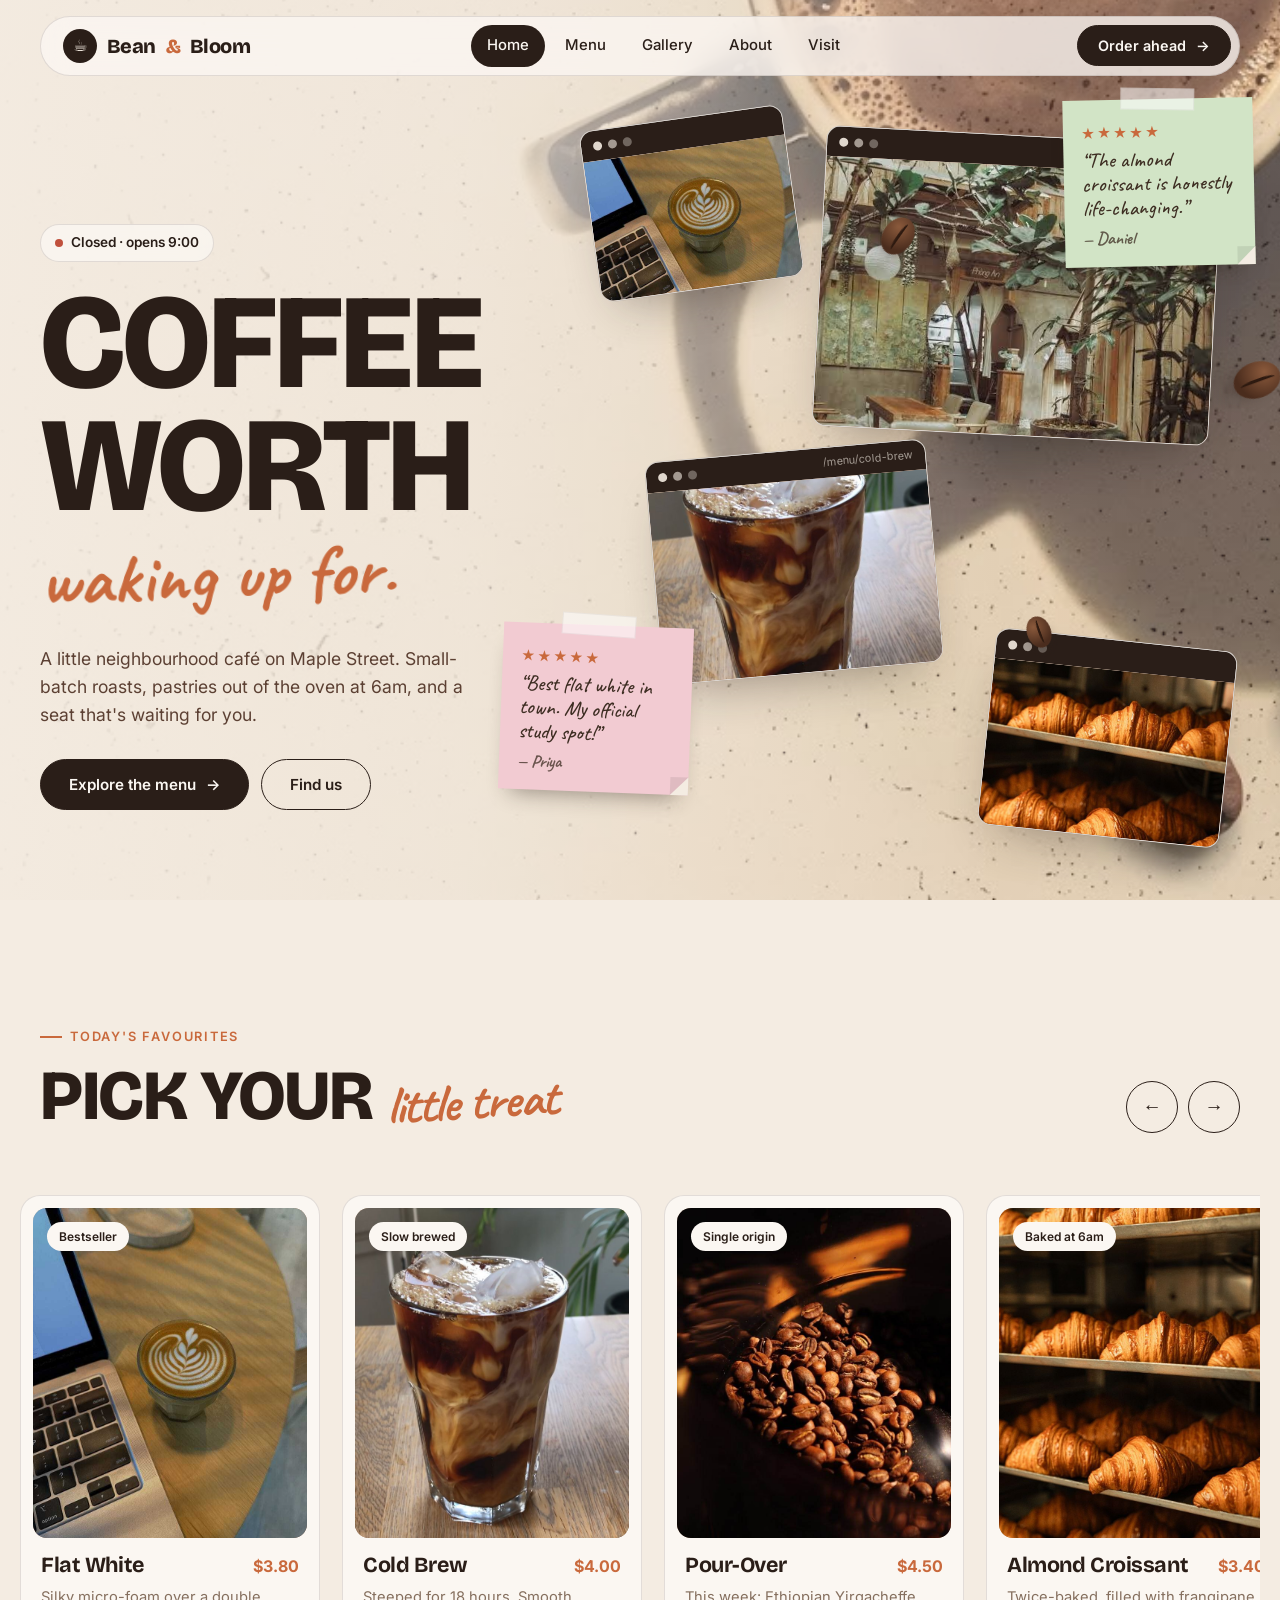
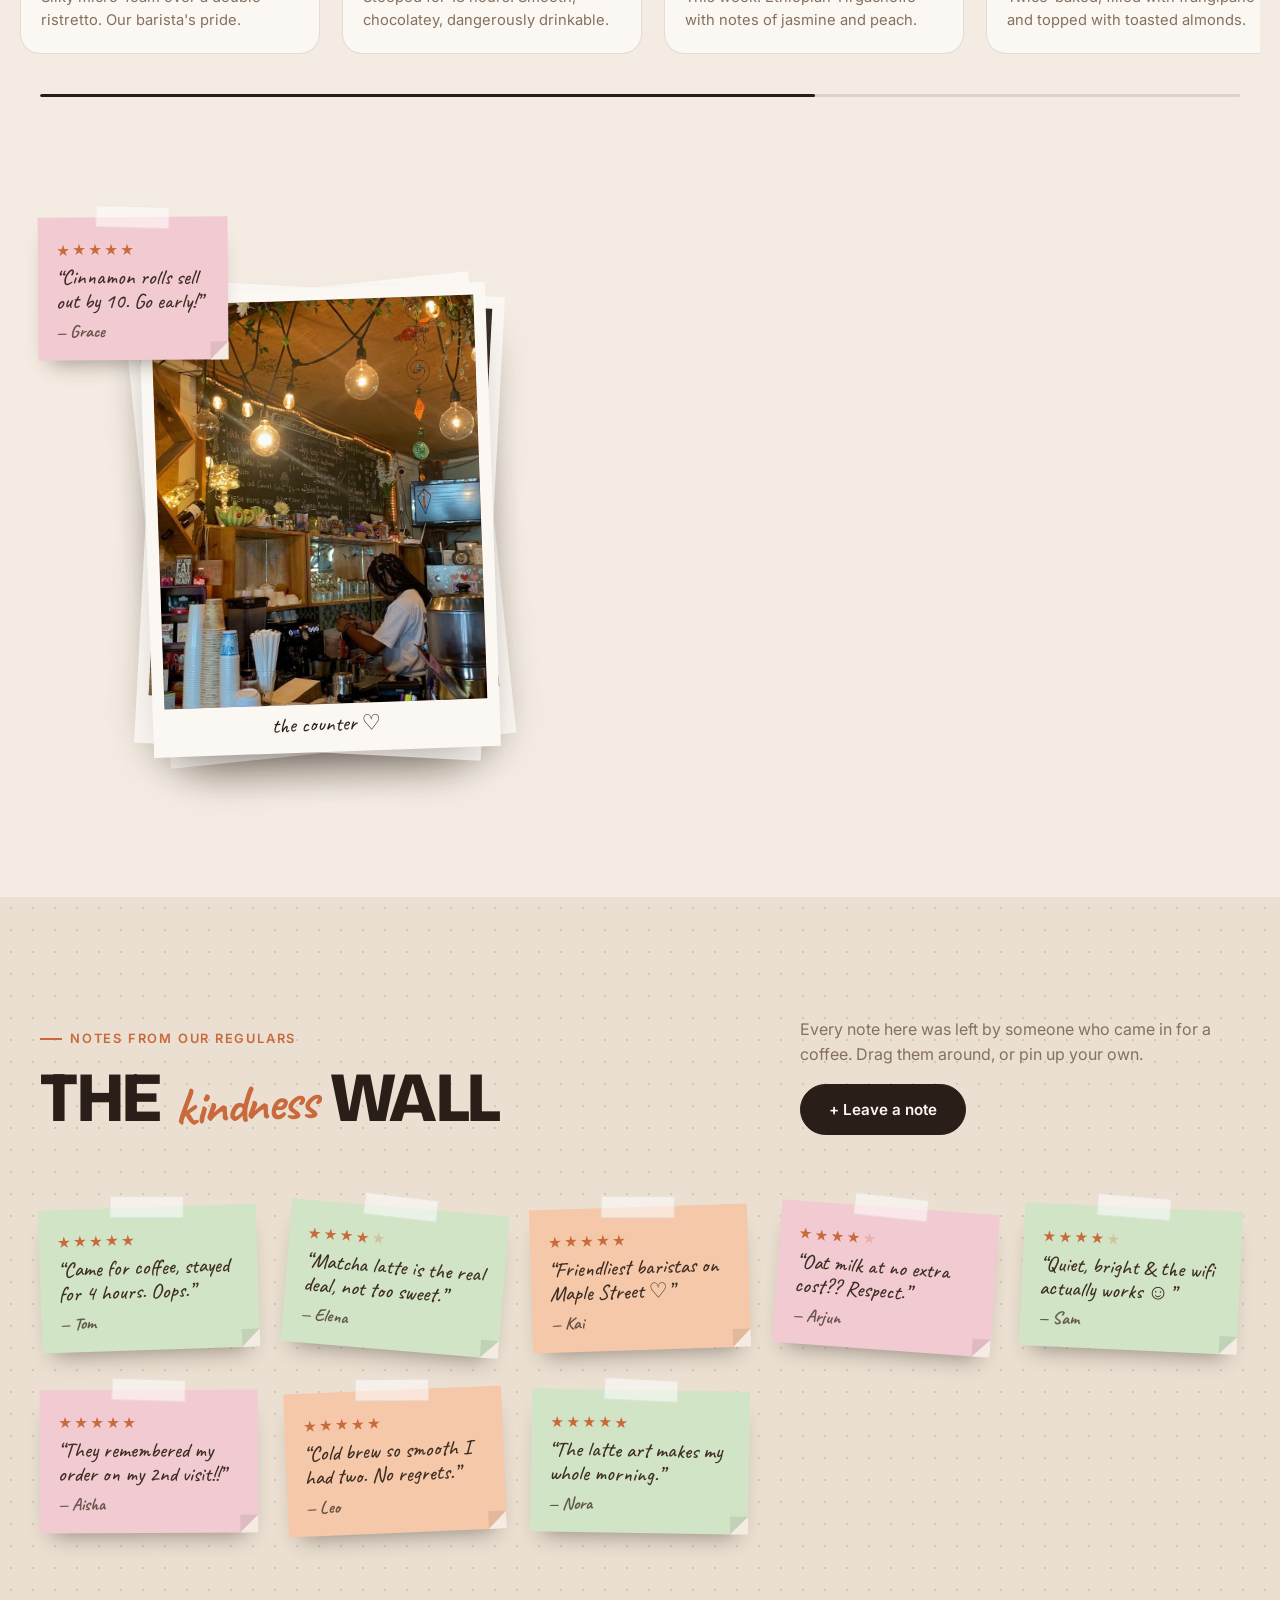
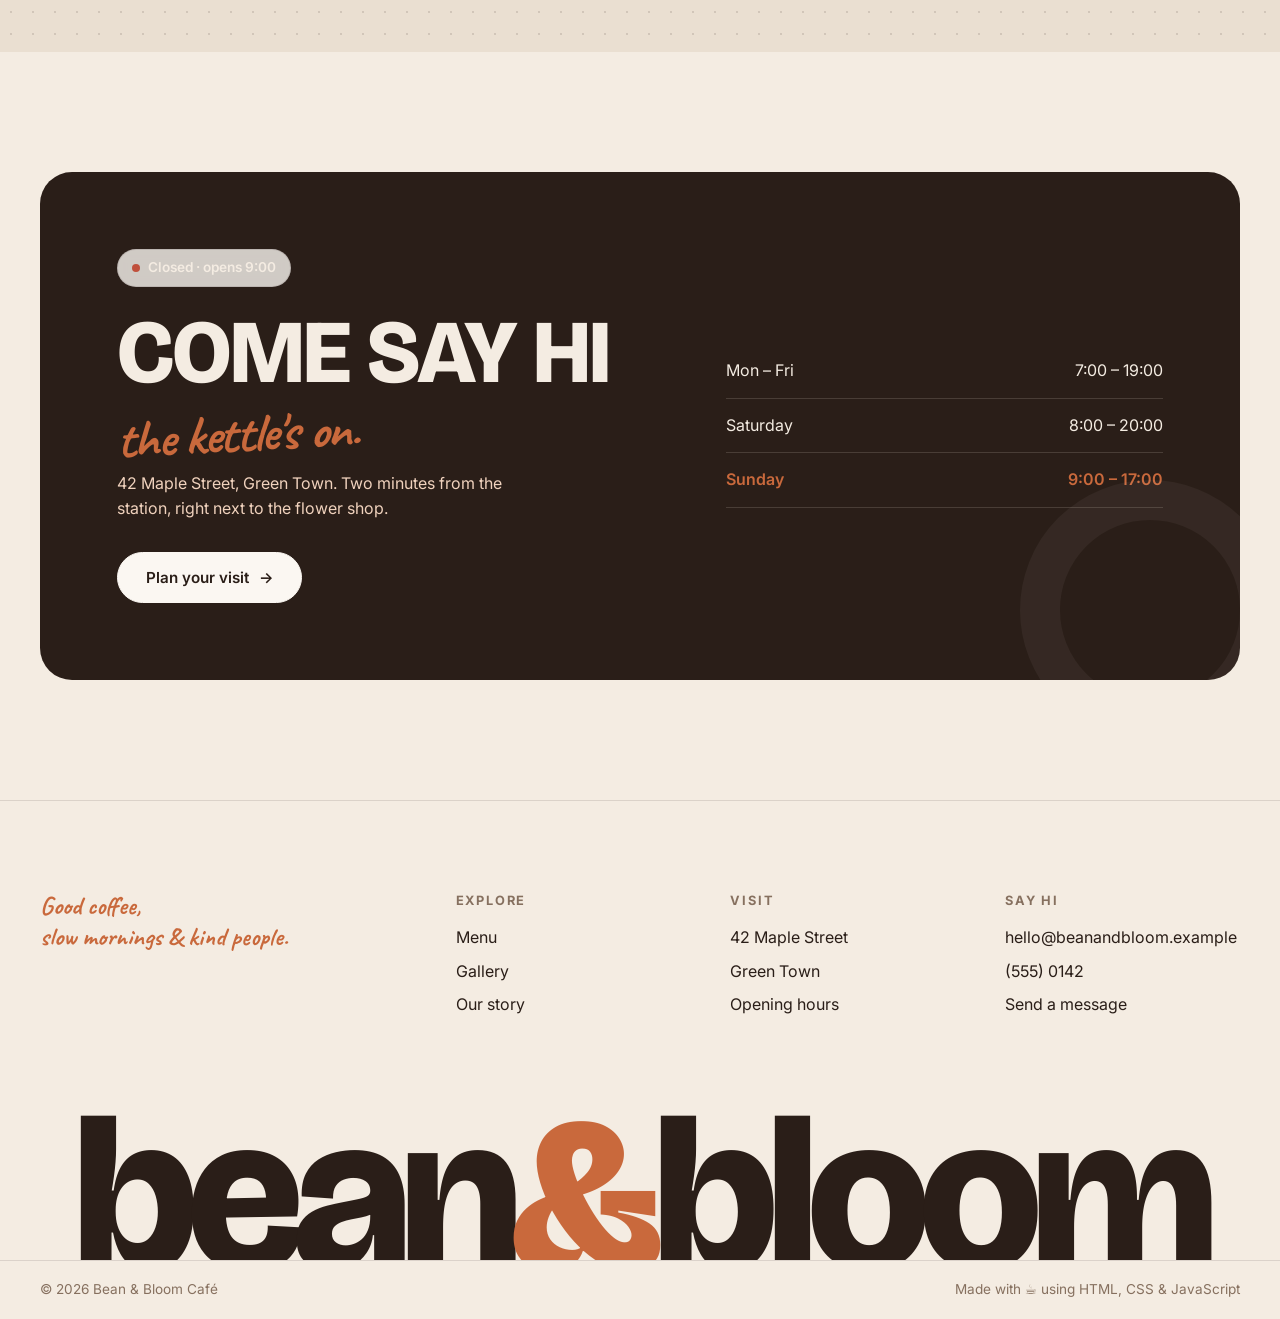
==== commit 0d173f70: "updating the website" ====
--- a/index.html
+++ b/index.html
@@ -118,16 +118,7 @@
         </div>
       </div>
 
-      <a href="#favourites" class="scroll-cue">Scroll</a>
-    </section>
-
-    <!-- ===== Marquee ===== -->
-    <div class="marquee" aria-hidden="true">
-      <div class="marquee-track">
-        <span>Freshly roasted</span><span>Oat milk, no extra charge</span><span>Pastries at 6am</span><span>Free wifi</span><span>Dogs welcome</span>
-        <span>Freshly roasted</span><span>Oat milk, no extra charge</span><span>Pastries at 6am</span><span>Free wifi</span><span>Dogs welcome</span>
-      </div>
-    </div>
+    </section>
 
     <!-- ===== Favourites carousel ===== -->
     <section class="section" id="favourites">
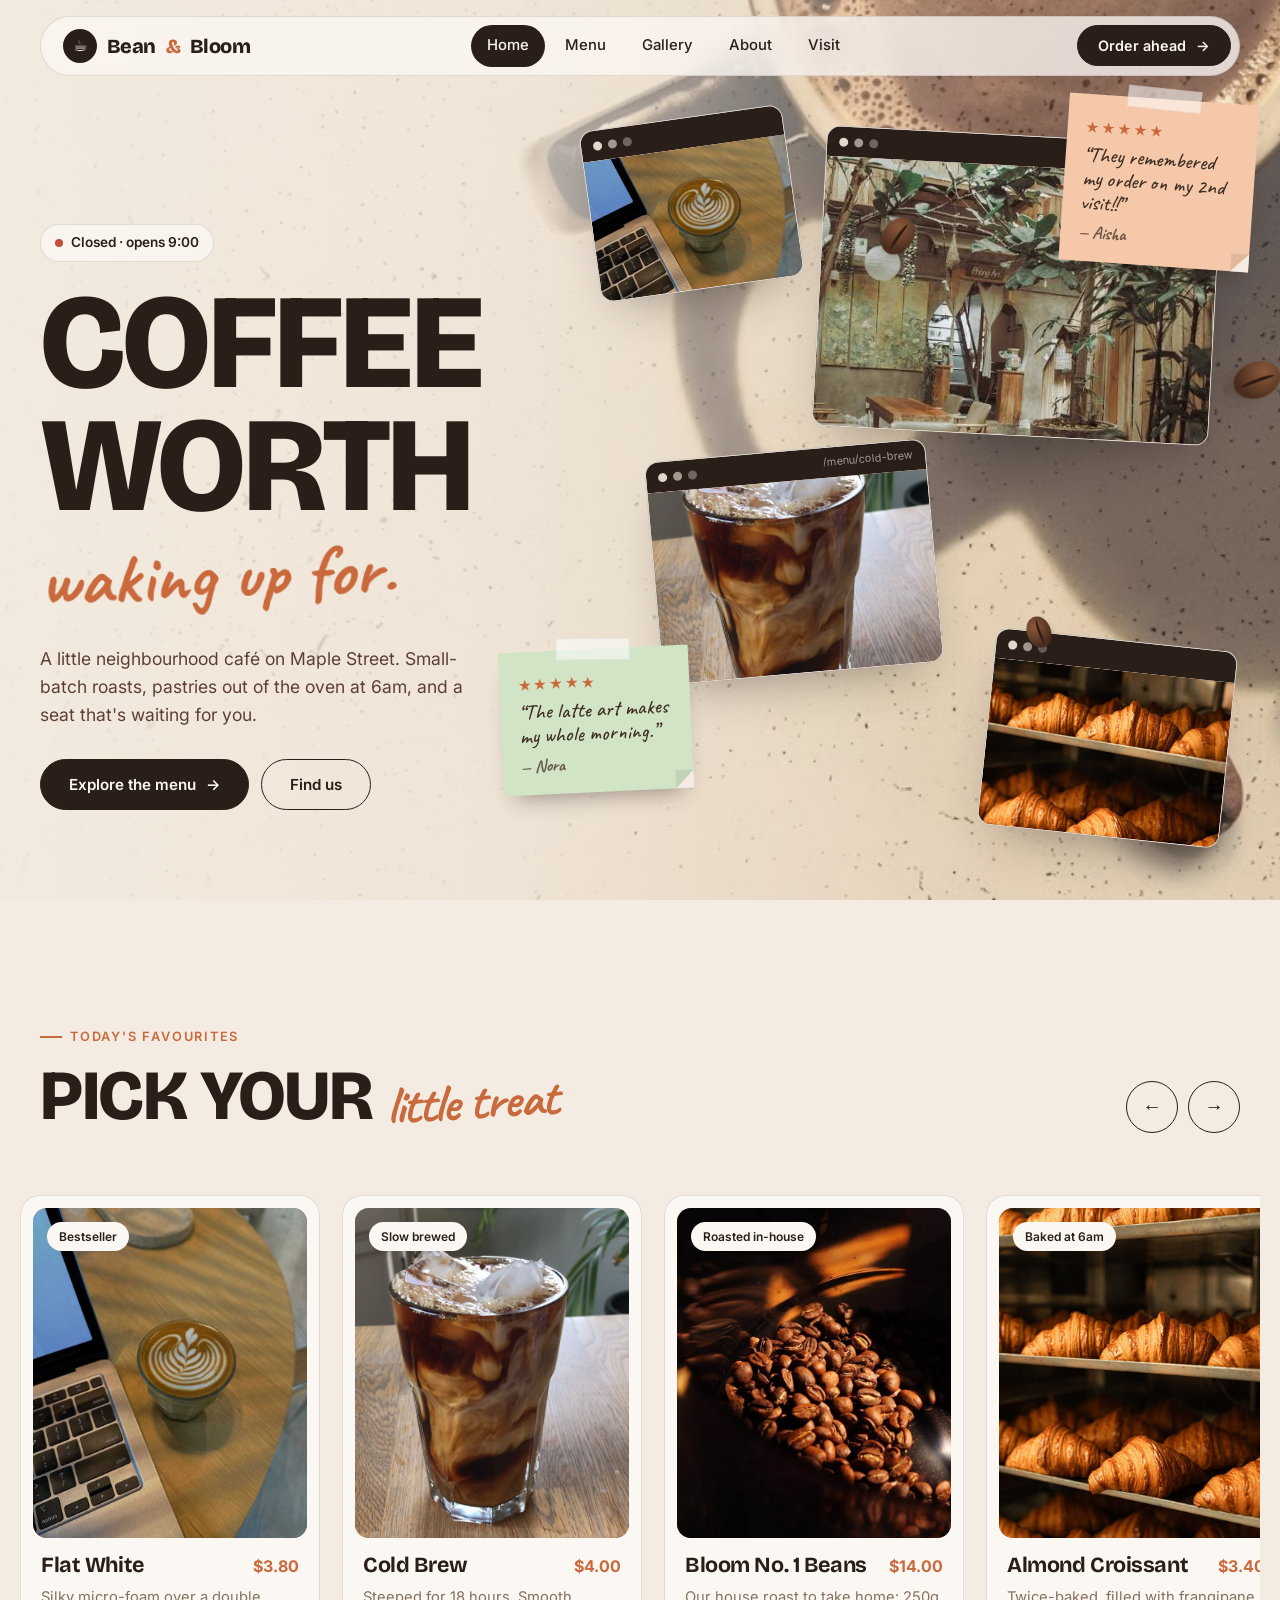
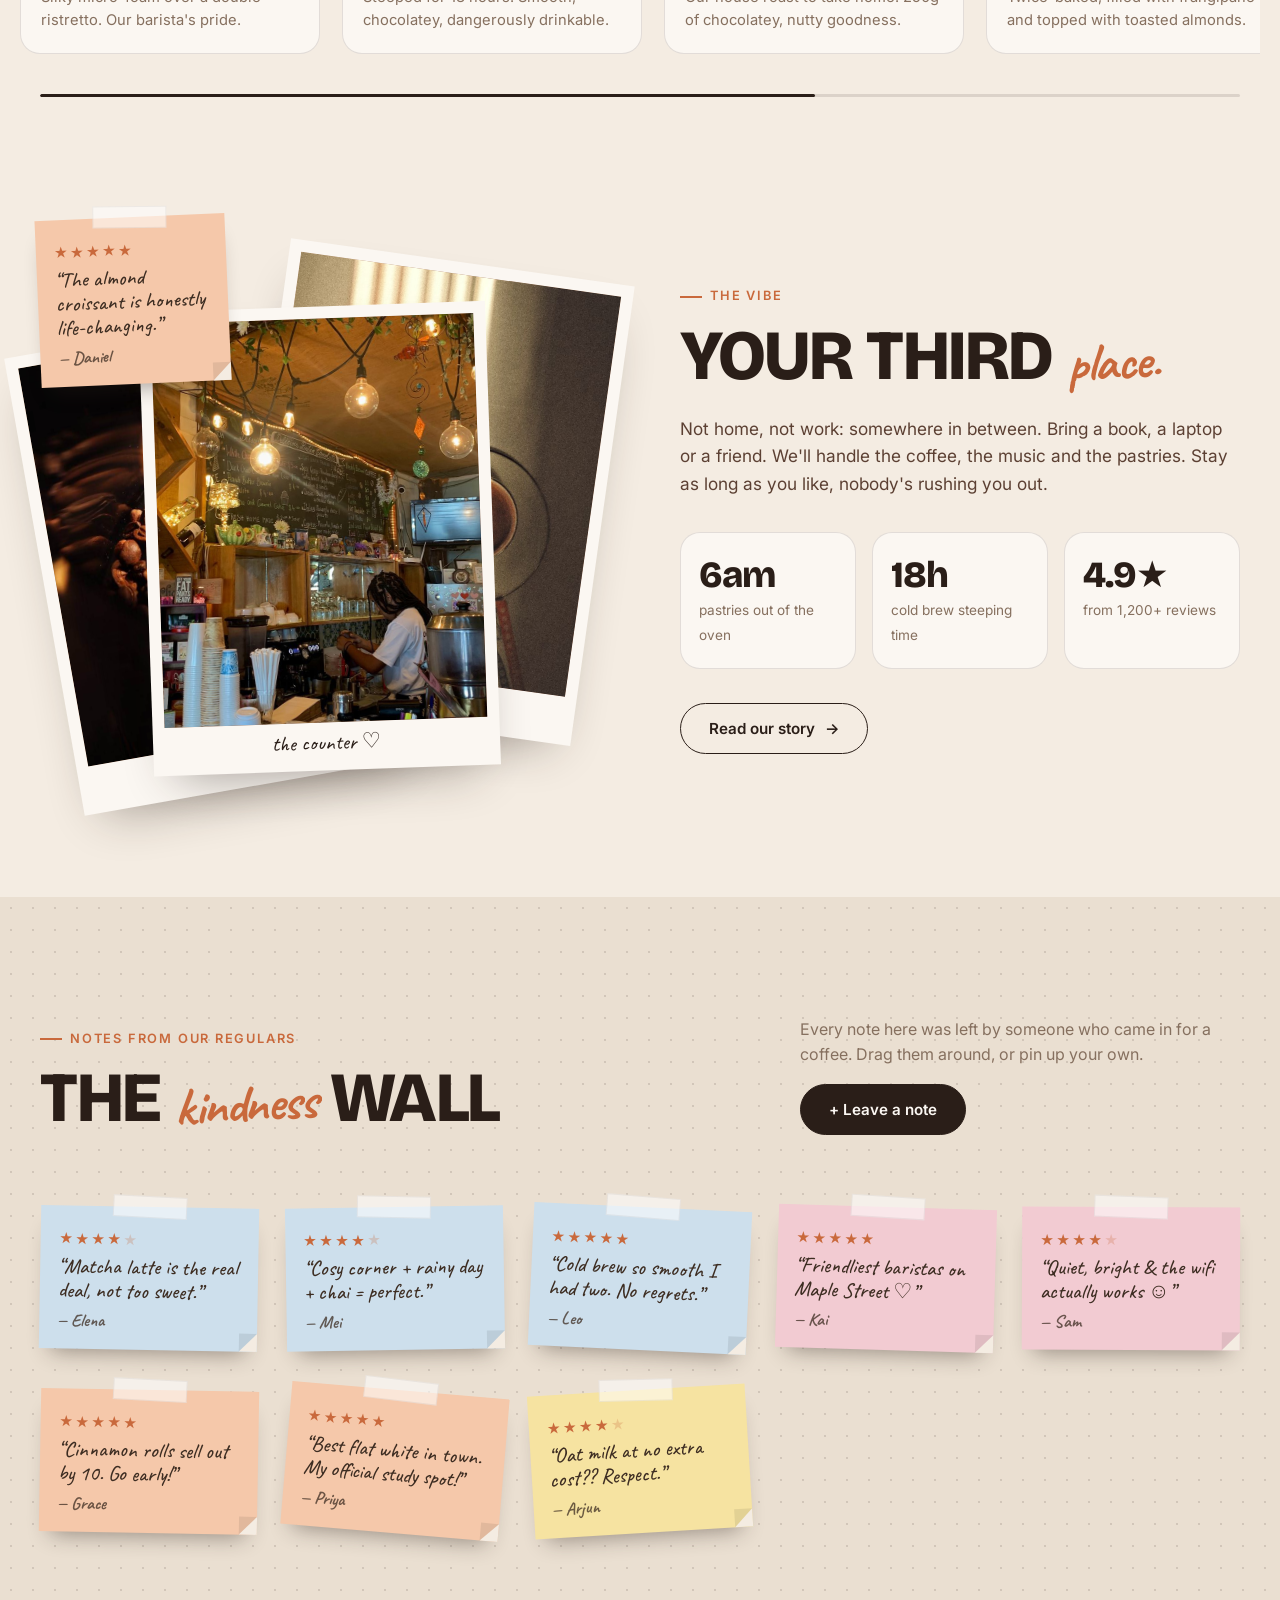
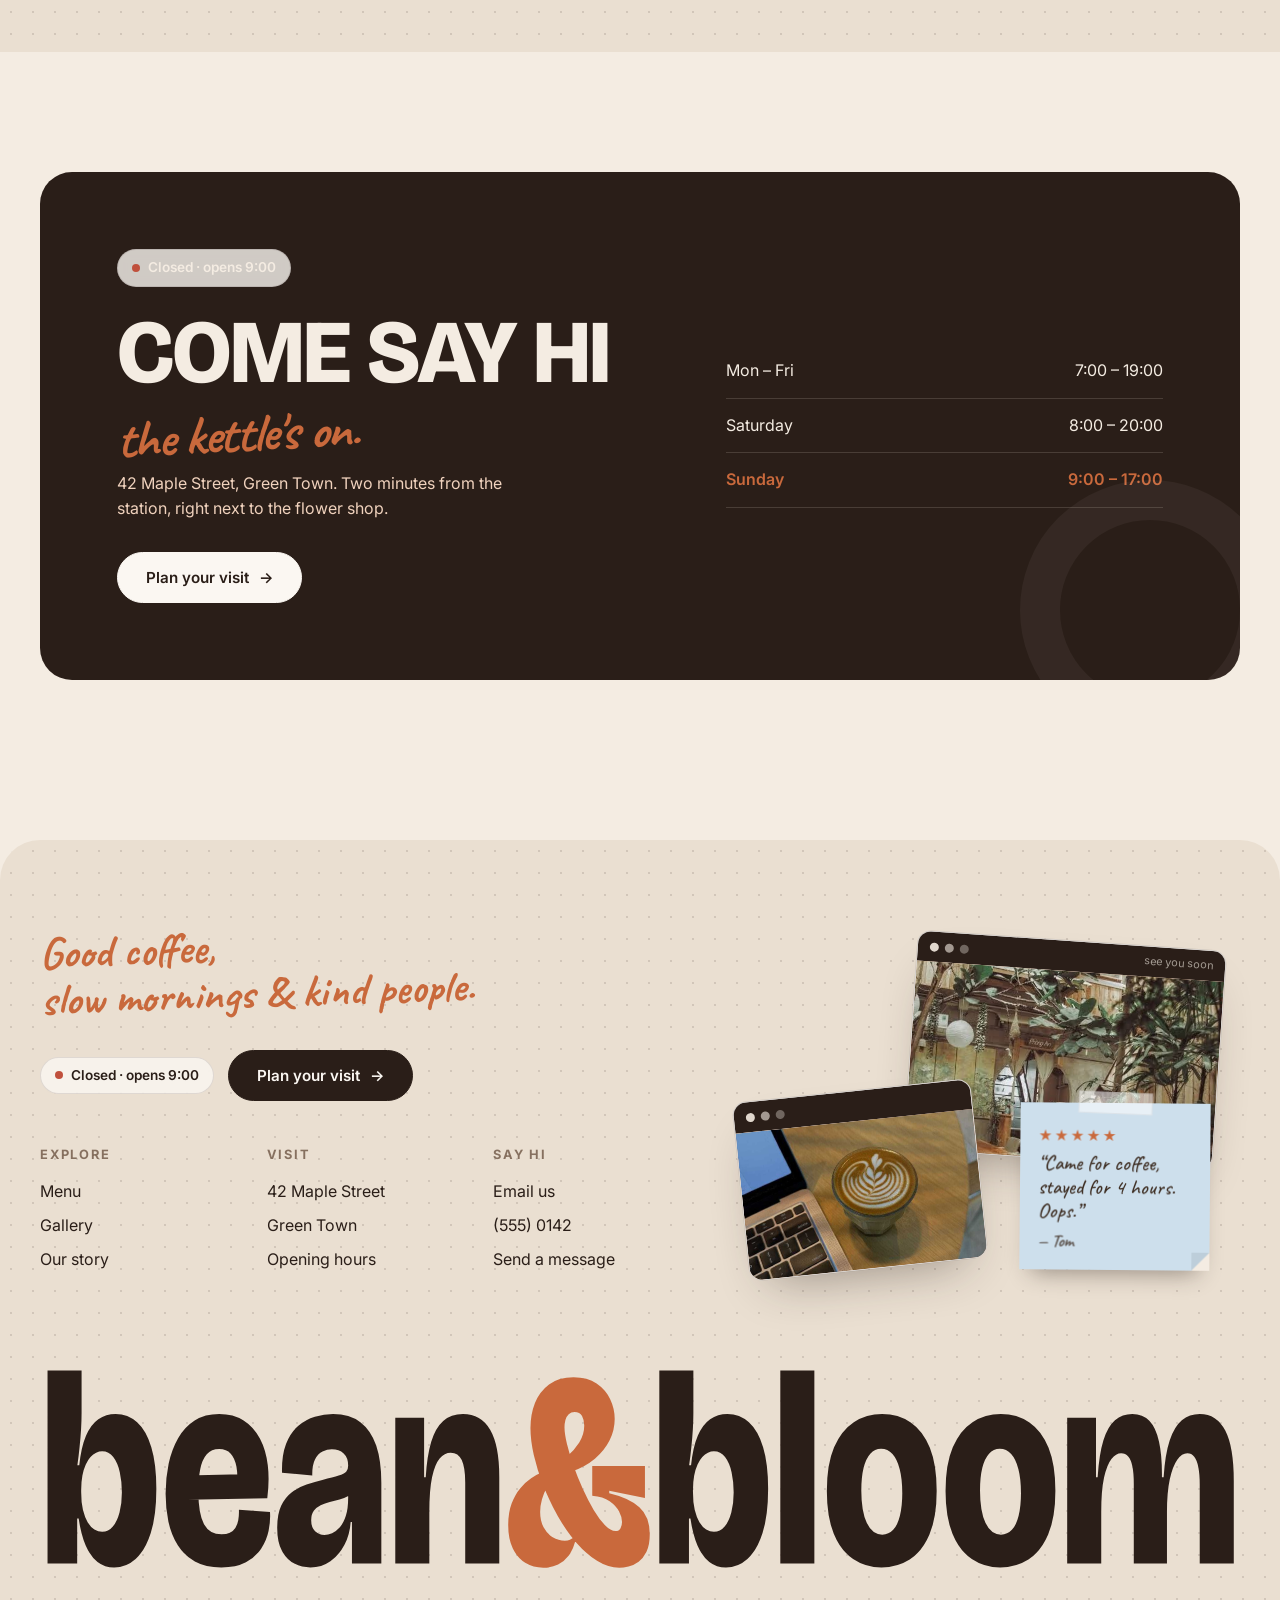
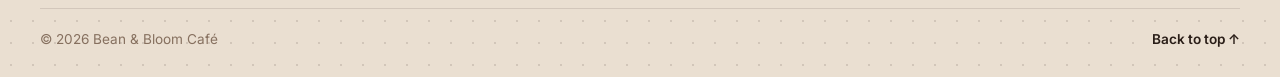
==== commit 03cf3350: "footer redesign and caption changes" ====
--- a/index.html
+++ b/index.html
@@ -146,9 +146,9 @@
             <p>Steeped for 18 hours. Smooth, chocolatey, dangerously drinkable.</p>
           </article>
           <article class="fav-card">
-            <div class="photo" data-label="images/coffee-3.jpg"><span class="fav-tag">Single origin</span><img src="images/coffee-3.jpg" alt="Pour-over coffee being brewed" /></div>
-            <div class="fav-meta"><h3>Pour-Over</h3><span class="price">$4.50</span></div>
-            <p>This week: Ethiopian Yirgacheffe with notes of jasmine and peach.</p>
+            <div class="photo" data-label="images/coffee-3.jpg"><span class="fav-tag">Roasted in-house</span><img src="images/coffee-3.jpg" alt="Freshly roasted coffee beans" /></div>
+            <div class="fav-meta"><h3>Bloom No. 1 Beans</h3><span class="price">$14.00</span></div>
+            <p>Our house roast to take home: 250g of chocolatey, nutty goodness.</p>
           </article>
           <article class="fav-card">
             <div class="photo" data-label="images/pastry-1.jpg"><span class="fav-tag">Baked at 6am</span><img src="images/pastry-1.jpg" alt="Butter croissant" /></div>
@@ -183,9 +183,9 @@
             <div class="photo" data-label="images/cafe-3.jpg"><img src="images/cafe-3.jpg" alt="Window seats with sunlight" /></div>
             <figcaption>sunny seats</figcaption>
           </figure>
-          <figure class="polaroid" data-lightbox data-caption="Pour-over in progress">
-            <div class="photo" data-label="images/coffee-3.jpg"><img src="images/coffee-3.jpg" alt="Pour-over coffee" /></div>
-            <figcaption>slow pour</figcaption>
+          <figure class="polaroid" data-lightbox data-caption="Freshly roasted beans">
+            <div class="photo" data-label="images/coffee-3.jpg"><img src="images/coffee-3.jpg" alt="Freshly roasted coffee beans" /></div>
+            <figcaption>fresh beans</figcaption>
           </figure>
         </div>
 
@@ -279,42 +279,61 @@
 
   <!-- ===== Footer ===== -->
   <footer class="site-footer">
+    <div class="container footer-top">
+      <div>
+        <p class="hand footer-tagline">Good coffee,<br />slow mornings &amp; kind people.</p>
+        <div class="footer-actions">
+          <span class="status" data-open-status>Checking hours…</span>
+          <a href="visit.html" class="btn btn-dark">Plan your visit <span class="arrow">→</span></a>
+        </div>
+        <div class="footer-grid">
+          <div>
+            <h4>Explore</h4>
+            <ul>
+              <li><a href="menu.html">Menu</a></li>
+              <li><a href="gallery.html">Gallery</a></li>
+              <li><a href="about.html">Our story</a></li>
+            </ul>
+          </div>
+          <div>
+            <h4>Visit</h4>
+            <ul>
+              <li>42 Maple Street</li>
+              <li>Green Town</li>
+              <li><a href="visit.html">Opening hours</a></li>
+            </ul>
+          </div>
+          <div>
+            <h4>Say hi</h4>
+            <ul>
+              <li><a href="mailto:hello@beanandbloom.example">Email us</a></li>
+              <li><a href="tel:+15550142">(555) 0142</a></li>
+              <li><a href="visit.html#contact">Send a message</a></li>
+            </ul>
+          </div>
+        </div>
+      </div>
+
+      <div class="footer-collage" aria-hidden="true">
+        <figure class="window fc-1">
+          <div class="window-bar"><i></i><i></i><i></i><span>see you soon</span></div>
+          <div class="photo" data-label="images/cafe-1.jpg"><img src="images/cafe-1.jpg" alt="" loading="lazy" /></div>
+        </figure>
+        <figure class="window fc-2">
+          <div class="window-bar"><i></i><i></i><i></i></div>
+          <div class="photo" data-label="images/coffee-1.jpg"><img src="images/coffee-1.jpg" alt="" loading="lazy" /></div>
+        </figure>
+        <div class="note fc-note" data-note></div>
+      </div>
+    </div>
+
     <div class="container">
-      <div class="footer-grid">
-        <div>
-          <p class="hand">Good coffee,<br />slow mornings &amp; kind people.</p>
-        </div>
-        <div>
-          <h4>Explore</h4>
-          <ul>
-            <li><a href="menu.html">Menu</a></li>
-            <li><a href="gallery.html">Gallery</a></li>
-            <li><a href="about.html">Our story</a></li>
-          </ul>
-        </div>
-        <div>
-          <h4>Visit</h4>
-          <ul>
-            <li>42 Maple Street</li>
-            <li>Green Town</li>
-            <li><a href="visit.html">Opening hours</a></li>
-          </ul>
-        </div>
-        <div>
-          <h4>Say hi</h4>
-          <ul>
-            <li><a href="mailto:hello@beanandbloom.example">hello@beanandbloom.example</a></li>
-            <li><a href="tel:+15550142">(555) 0142</a></li>
-            <li><a href="visit.html#contact">Send a message</a></li>
-          </ul>
-        </div>
-      </div>
-      <p class="footer-word" aria-hidden="true">bean<em>&amp;</em>bloom</p>
-    </div>
-    <div class="footer-bottom">
-      <div class="container" style="display:flex;flex-wrap:wrap;justify-content:space-between;gap:10px">
+      <svg class="footer-word" viewBox="0 0 1000 200" role="img" aria-label="Bean &amp; Bloom">
+        <text x="0" y="178" textLength="1000" lengthAdjust="spacingAndGlyphs">bean<tspan>&amp;</tspan>bloom</text>
+      </svg>
+      <div class="footer-bottom">
         <span>© <span data-year></span> Bean &amp; Bloom Café</span>
-        <span>Made with ☕ using HTML, CSS &amp; JavaScript</span>
+        <a href="#" data-top>Back to top ↑</a>
       </div>
     </div>
   </footer>
--- a/css/style.css
+++ b/css/style.css
@@ -810,17 +810,54 @@
   to { transform: translateX(-50%); }
 }
 
-/* Footer */
+/* Footer: a soft panel that reuses the photo windows + sticky notes */
 .site-footer {
+  margin-top: 40px;
   padding: 90px 0 0;
-  border-top: 1px solid var(--line);
-  overflow: hidden;
+  border-radius: 40px 40px 0 0;
+  background: var(--cream-2);
+}
+
+.site-footer::before {
+  content: "";
+  position: absolute;
+  inset: 0;
+  border-radius: inherit;
+  background-image: radial-gradient(rgba(42, 30, 24, 0.13) 1.2px, transparent 1.2px);
+  background-size: 22px 22px;
+  pointer-events: none;
+}
+
+.site-footer > * {
+  position: relative;
+}
+
+.footer-top {
+  display: grid;
+  grid-template-columns: 1.3fr 1fr;
+  gap: 50px;
+  align-items: center;
+}
+
+.footer-tagline {
+  font-size: clamp(2rem, 4vw, 2.8rem);
+  line-height: 1.05;
+  transform: rotate(-2deg);
+  transform-origin: left;
+}
+
+.footer-actions {
+  display: flex;
+  flex-wrap: wrap;
+  align-items: center;
+  gap: 14px;
+  margin: 26px 0 44px;
 }
 
 .footer-grid {
   display: grid;
-  grid-template-columns: 1.6fr 1fr 1fr 1fr;
-  gap: 40px;
+  grid-template-columns: repeat(3, 1fr);
+  gap: 30px;
 }
 
 .footer-grid h4 {
@@ -841,31 +878,52 @@
 
 .footer-grid a {
   text-decoration: none;
+  background: linear-gradient(var(--accent), var(--accent)) 0 100% / 0 1.5px no-repeat;
+  transition: background-size 0.35s var(--ease), color 0.25s;
 }
 
 .footer-grid a:hover {
   color: var(--accent);
-}
-
-.footer-grid .hand {
-  font-size: 1.6rem;
-  line-height: 1.2;
-}
-
+  background-size: 100% 1.5px;
+}
+
+/* Little collage of photo windows + a note on the right */
+.footer-collage {
+  position: relative;
+  height: 330px;
+}
+
+.footer-collage .window {
+  position: absolute;
+}
+
+.footer-collage .photo {
+  height: 100%;
+}
+
+.fc-1 { top: 0; right: 4%; width: 62%; height: 220px; rotate: 4deg; }
+.fc-2 { bottom: 0; left: 0; width: 48%; height: 180px; rotate: -6deg; }
+.fc-note { right: 6%; bottom: 0; --rot: 5deg; }
+
+.footer-collage .window .photo {
+  height: calc(100% - 30px);
+}
+
+/* Big wordmark, drawn as SVG so it always fits the width exactly */
 .footer-word {
-  margin-top: 60px;
-  font: 800 clamp(4rem, 17vw, 15rem) var(--font-display);
-  letter-spacing: -0.05em;
-  line-height: 0.8;
-  text-align: center;
-  white-space: nowrap;
-  color: var(--espresso);
-  transform: translateY(14%);
-}
-
-.footer-word em {
-  font-style: normal;
-  color: var(--accent);
+  display: block;
+  width: 100%;
+  margin: 70px 0 18px;
+  overflow: visible;
+}
+
+.footer-word text {
+  font: 800 230px var(--font-display);
+  fill: var(--espresso);
+}
+
+.footer-word tspan {
+  fill: var(--accent);
 }
 
 .footer-bottom {
@@ -873,12 +931,20 @@
   flex-wrap: wrap;
   justify-content: space-between;
   gap: 10px;
-  padding: 18px 0;
+  padding: 20px 0 26px;
   border-top: 1px solid var(--line);
   color: var(--muted);
   font-size: 0.85rem;
-  position: relative;
-  background: var(--cream);
+}
+
+.footer-bottom a {
+  color: var(--espresso);
+  font-weight: 600;
+  text-decoration: none;
+}
+
+.footer-bottom a:hover {
+  color: var(--accent);
 }
 
 /* ---------- 8. Sticky notes ---------- */
@@ -928,6 +994,11 @@
   box-shadow: 0 24px 30px -14px rgba(42, 30, 24, 0.5);
 }
 
+/* A note that has been picked up and can move anywhere on the page */
+.note.free {
+  z-index: 60;
+}
+
 .note.dragging {
   z-index: 50;
   cursor: grabbing;
@@ -1035,6 +1106,11 @@
 .hero-content {
   position: relative;
   z-index: 3;
+  pointer-events: none; /* let clicks reach the notes/photos behind the empty space */
+}
+
+.hero-content > * {
+  pointer-events: auto;
 }
 
 .hero-title {
@@ -2322,10 +2398,6 @@
     display: none;
   }
 
-  .footer-grid {
-    grid-template-columns: 1fr 1fr;
-  }
-
   .team {
     grid-template-columns: repeat(2, 1fr);
   }
@@ -2382,6 +2454,7 @@
     display: none;
   }
 
+  .footer-top,
   .vibe,
   .story,
   .visit-grid,
@@ -2480,8 +2553,16 @@
   }
 
   .footer-grid {
-    grid-template-columns: 1fr;
-  }
+    grid-template-columns: 1fr 1fr;
+  }
+
+  .footer-collage {
+    height: 260px;
+  }
+
+  .fc-1 { height: 170px; }
+  .fc-2 { height: 140px; }
+  .fc-note { display: none; }
 
   .team {
     grid-template-columns: 1fr;
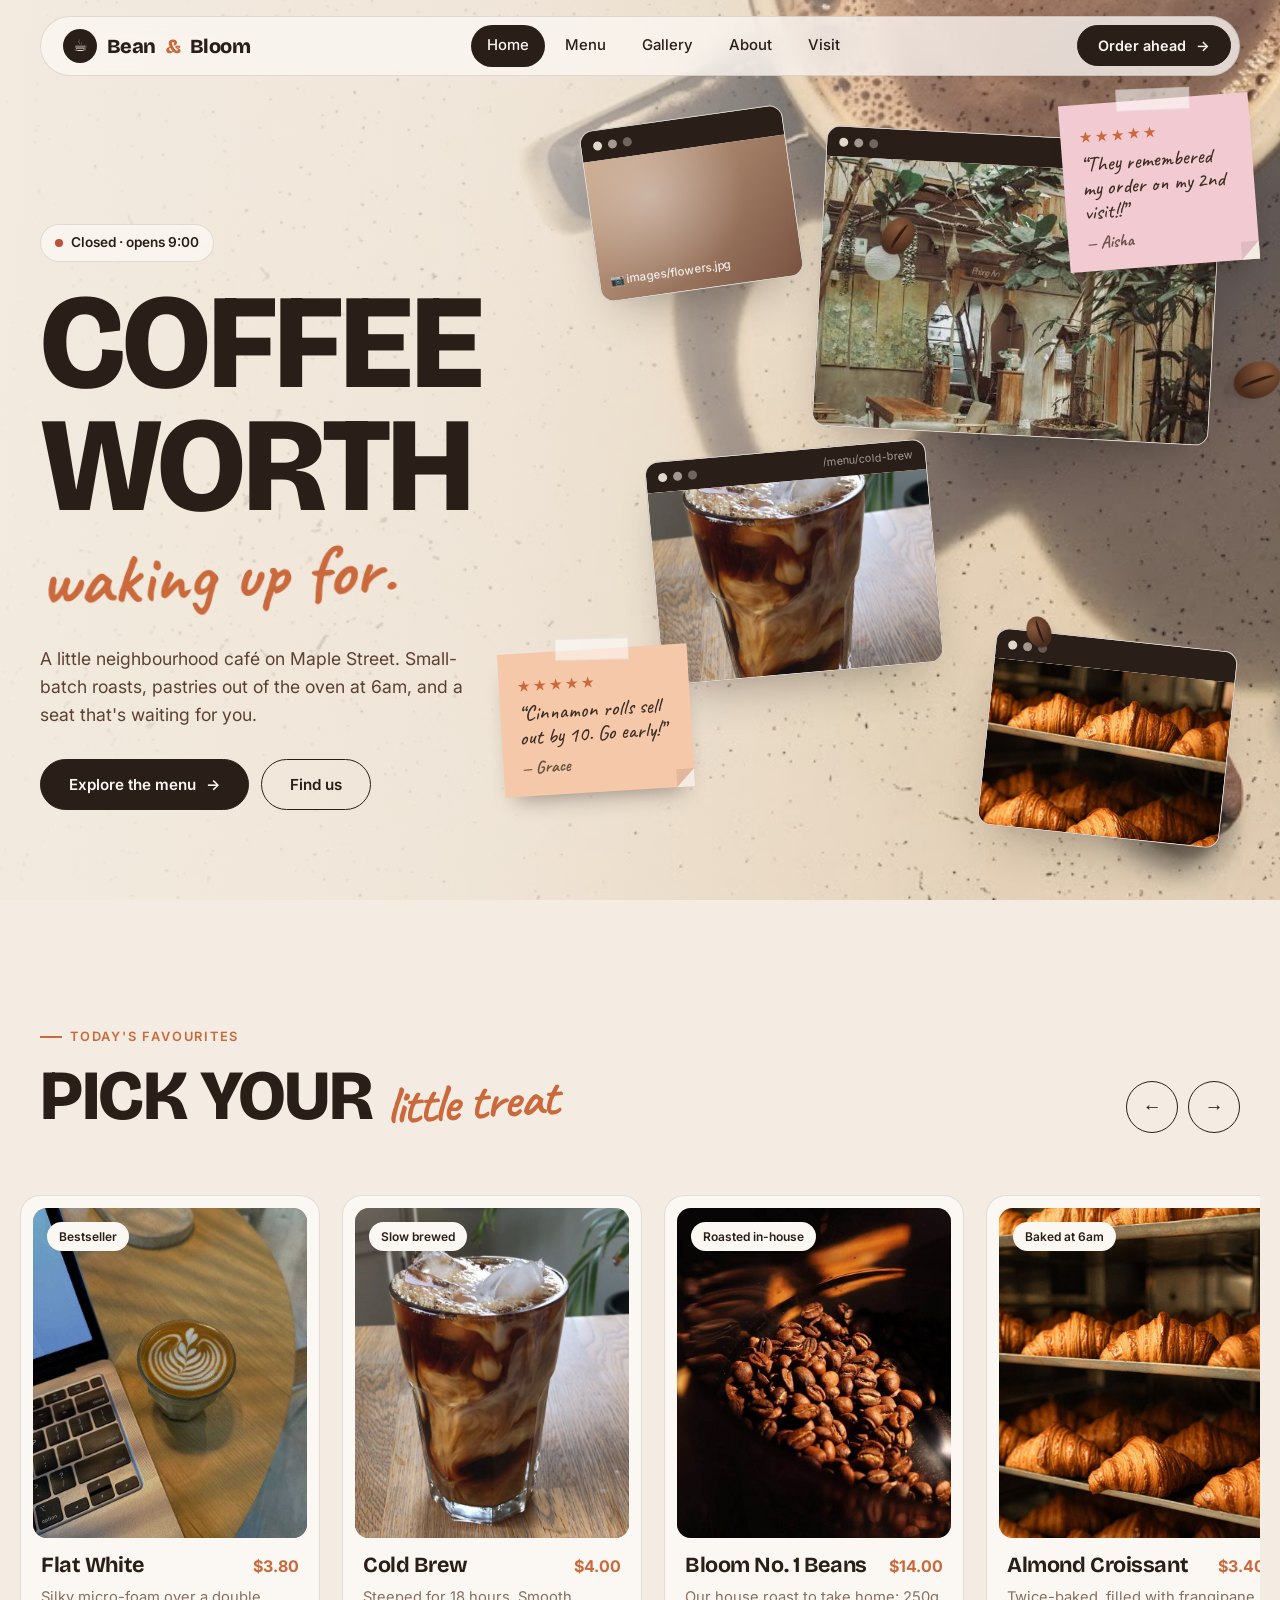
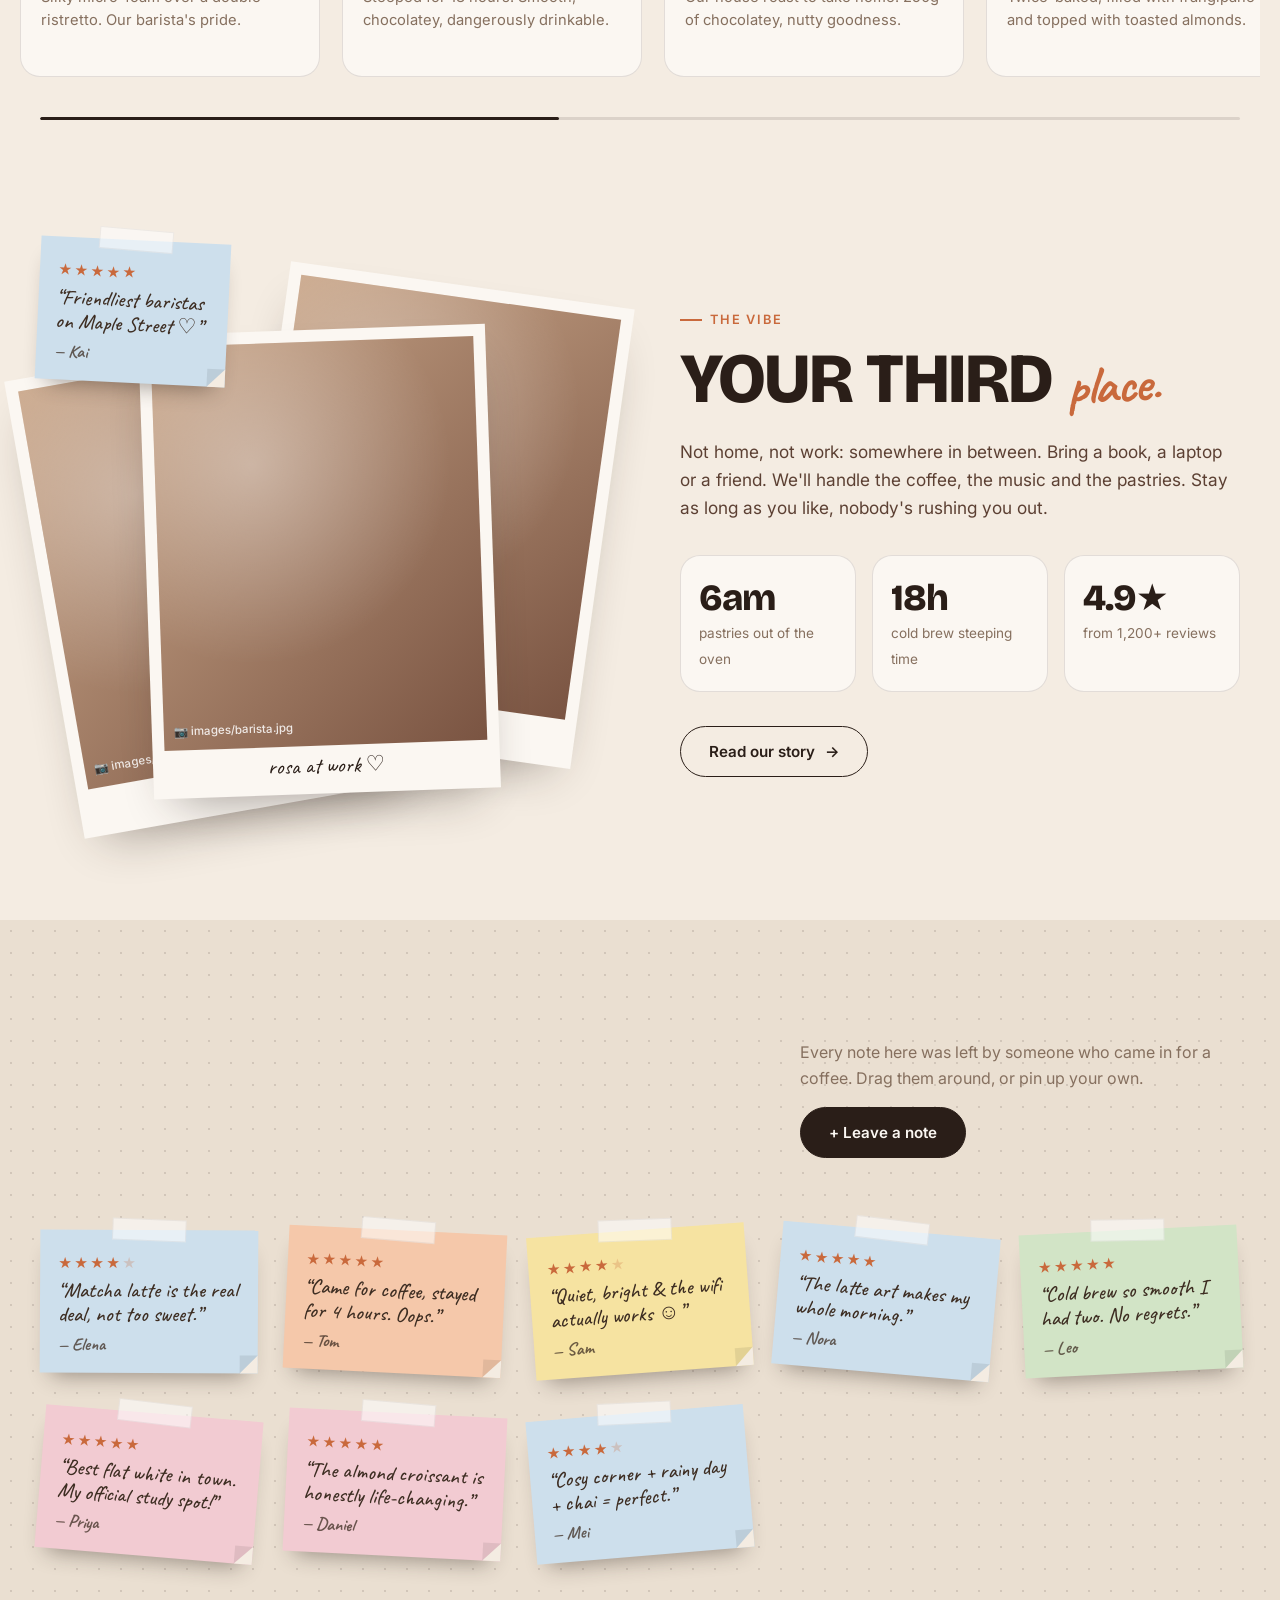
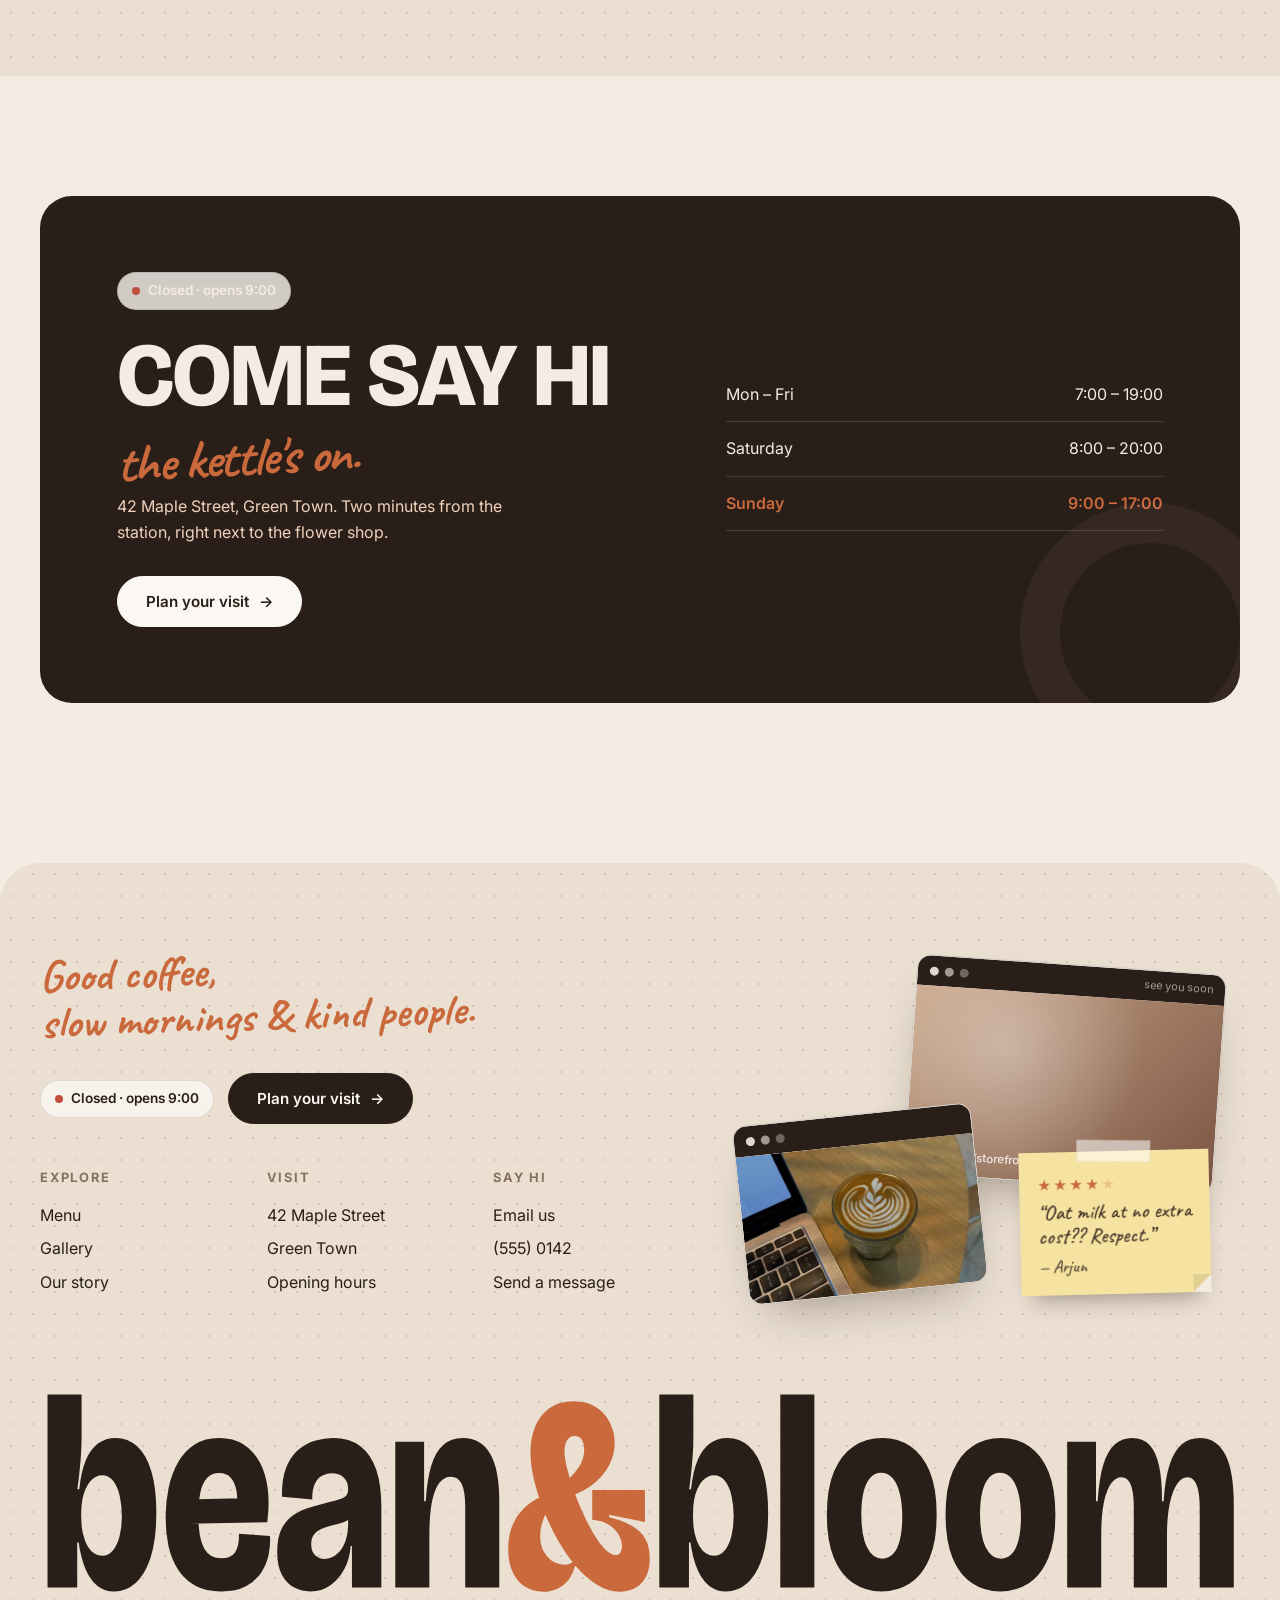
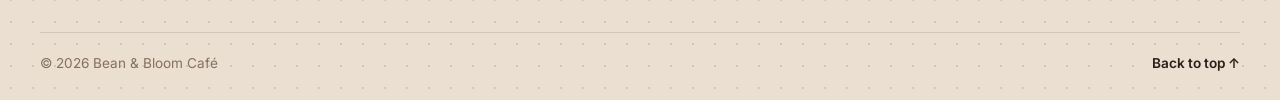
==== commit ab482f91: "Adding variety of images" ====
--- a/index.html
+++ b/index.html
@@ -74,9 +74,9 @@
       <div class="hero-stage" id="heroStage">
         <div class="layer hw-4" data-depth="18">
           <div class="pop-in" style="--d:1.25s">
-            <figure class="window" data-lightbox data-caption="Latte art, every single time">
+            <figure class="window" data-lightbox data-caption="Fresh flowers on the counter (the 'bloom')">
               <div class="window-bar"><i></i><i></i><i></i></div>
-              <div class="photo" data-label="images/coffee-1.jpg"><img src="images/coffee-1.jpg" alt="Latte with heart-shaped latte art" /></div>
+              <div class="photo" data-label="images/flowers.jpg"><img src="images/flowers.jpg" alt="Fresh flowers in a vase on the café counter" /></div>
             </figure>
           </div>
         </div>
@@ -165,6 +165,21 @@
             <div class="fav-meta"><h3>Cinnamon Roll</h3><span class="price">$3.40</span></div>
             <p>Soft, gooey and glazed with cream-cheese icing. Get here early.</p>
           </article>
+          <article class="fav-card">
+            <div class="photo" data-label="images/breakfast.jpg"><span class="fav-tag">Brunch</span><img src="images/breakfast.jpg" alt="Avocado toast on sourdough" /></div>
+            <div class="fav-meta"><h3>Avocado Toast</h3><span class="price">$7.50</span></div>
+            <p>Smashed avocado, chilli flakes and lemon on toasted sourdough.</p>
+          </article>
+          <article class="fav-card">
+            <div class="photo" data-label="images/dessert.jpg"><span class="fav-tag">Afternoon treat</span><img src="images/dessert.jpg" alt="Slice of lemon drizzle cake" /></div>
+            <div class="fav-meta"><h3>Lemon Drizzle Cake</h3><span class="price">$3.80</span></div>
+            <p>Zesty, soft and soaked in lemon syrup. Pairs perfectly with a pour-over.</p>
+          </article>
+          <article class="fav-card">
+            <div class="photo" data-label="images/tea.jpg"><span class="fav-tag">Spiced</span><img src="images/tea.jpg" alt="Chai latte with cinnamon" /></div>
+            <div class="fav-meta"><h3>Dirty Chai</h3><span class="price">$4.30</span></div>
+            <p>Our house-spiced chai with a shot of espresso. Cosy in a cup.</p>
+          </article>
         </div>
         <div class="progress" aria-hidden="true"><span id="favProgress"></span></div>
       </div>
@@ -175,17 +190,17 @@
       <div class="note float float-hide-md vn-1" data-note></div>
       <div class="container vibe">
         <div class="polaroids" data-inview>
-          <figure class="polaroid" data-lightbox data-caption="Our counter, every morning">
-            <div class="photo" data-label="images/cafe-2.jpg"><img src="images/cafe-2.jpg" alt="Barista working at the coffee counter" /></div>
-            <figcaption>the counter ♡</figcaption>
+          <figure class="polaroid" data-lightbox data-caption="Rosa pouring latte art">
+            <div class="photo" data-label="images/barista.jpg"><img src="images/barista.jpg" alt="Barista pouring latte art" /></div>
+            <figcaption>rosa at work ♡</figcaption>
           </figure>
-          <figure class="polaroid" data-lightbox data-caption="The window seats">
-            <div class="photo" data-label="images/cafe-3.jpg"><img src="images/cafe-3.jpg" alt="Window seats with sunlight" /></div>
-            <figcaption>sunny seats</figcaption>
+          <figure class="polaroid" data-lightbox data-caption="Good coffee, better company">
+            <div class="photo" data-label="images/people-1.jpg"><img src="images/people-1.jpg" alt="Friends laughing over coffee" /></div>
+            <figcaption>good company</figcaption>
           </figure>
-          <figure class="polaroid" data-lightbox data-caption="Freshly roasted beans">
-            <div class="photo" data-label="images/coffee-3.jpg"><img src="images/coffee-3.jpg" alt="Freshly roasted coffee beans" /></div>
-            <figcaption>fresh beans</figcaption>
+          <figure class="polaroid" data-lightbox data-caption="Study sessions, fuelled by flat whites">
+            <div class="photo" data-label="images/people-2.jpg"><img src="images/people-2.jpg" alt="Someone studying with a laptop and coffee" /></div>
+            <figcaption>study sessions</figcaption>
           </figure>
         </div>
 
@@ -317,7 +332,7 @@
       <div class="footer-collage" aria-hidden="true">
         <figure class="window fc-1">
           <div class="window-bar"><i></i><i></i><i></i><span>see you soon</span></div>
-          <div class="photo" data-label="images/cafe-1.jpg"><img src="images/cafe-1.jpg" alt="" loading="lazy" /></div>
+          <div class="photo" data-label="images/storefront.jpg"><img src="images/storefront.jpg" alt="" loading="lazy" /></div>
         </figure>
         <figure class="window fc-2">
           <div class="window-bar"><i></i><i></i><i></i></div>
--- a/css/style.css
+++ b/css/style.css
@@ -2226,6 +2226,24 @@
   color: var(--espresso);
 }
 
+.avatar {
+  position: relative;
+  overflow: hidden;
+}
+
+/* Photo avatar (falls back to the letter if the photo is missing) */
+.avatar img {
+  position: absolute;
+  inset: 0;
+  width: 100%;
+  height: 100%;
+  object-fit: cover;
+}
+
+.avatar img.img-missing {
+  display: none;
+}
+
 .member h3 {
   font-size: 1.3rem;
 }
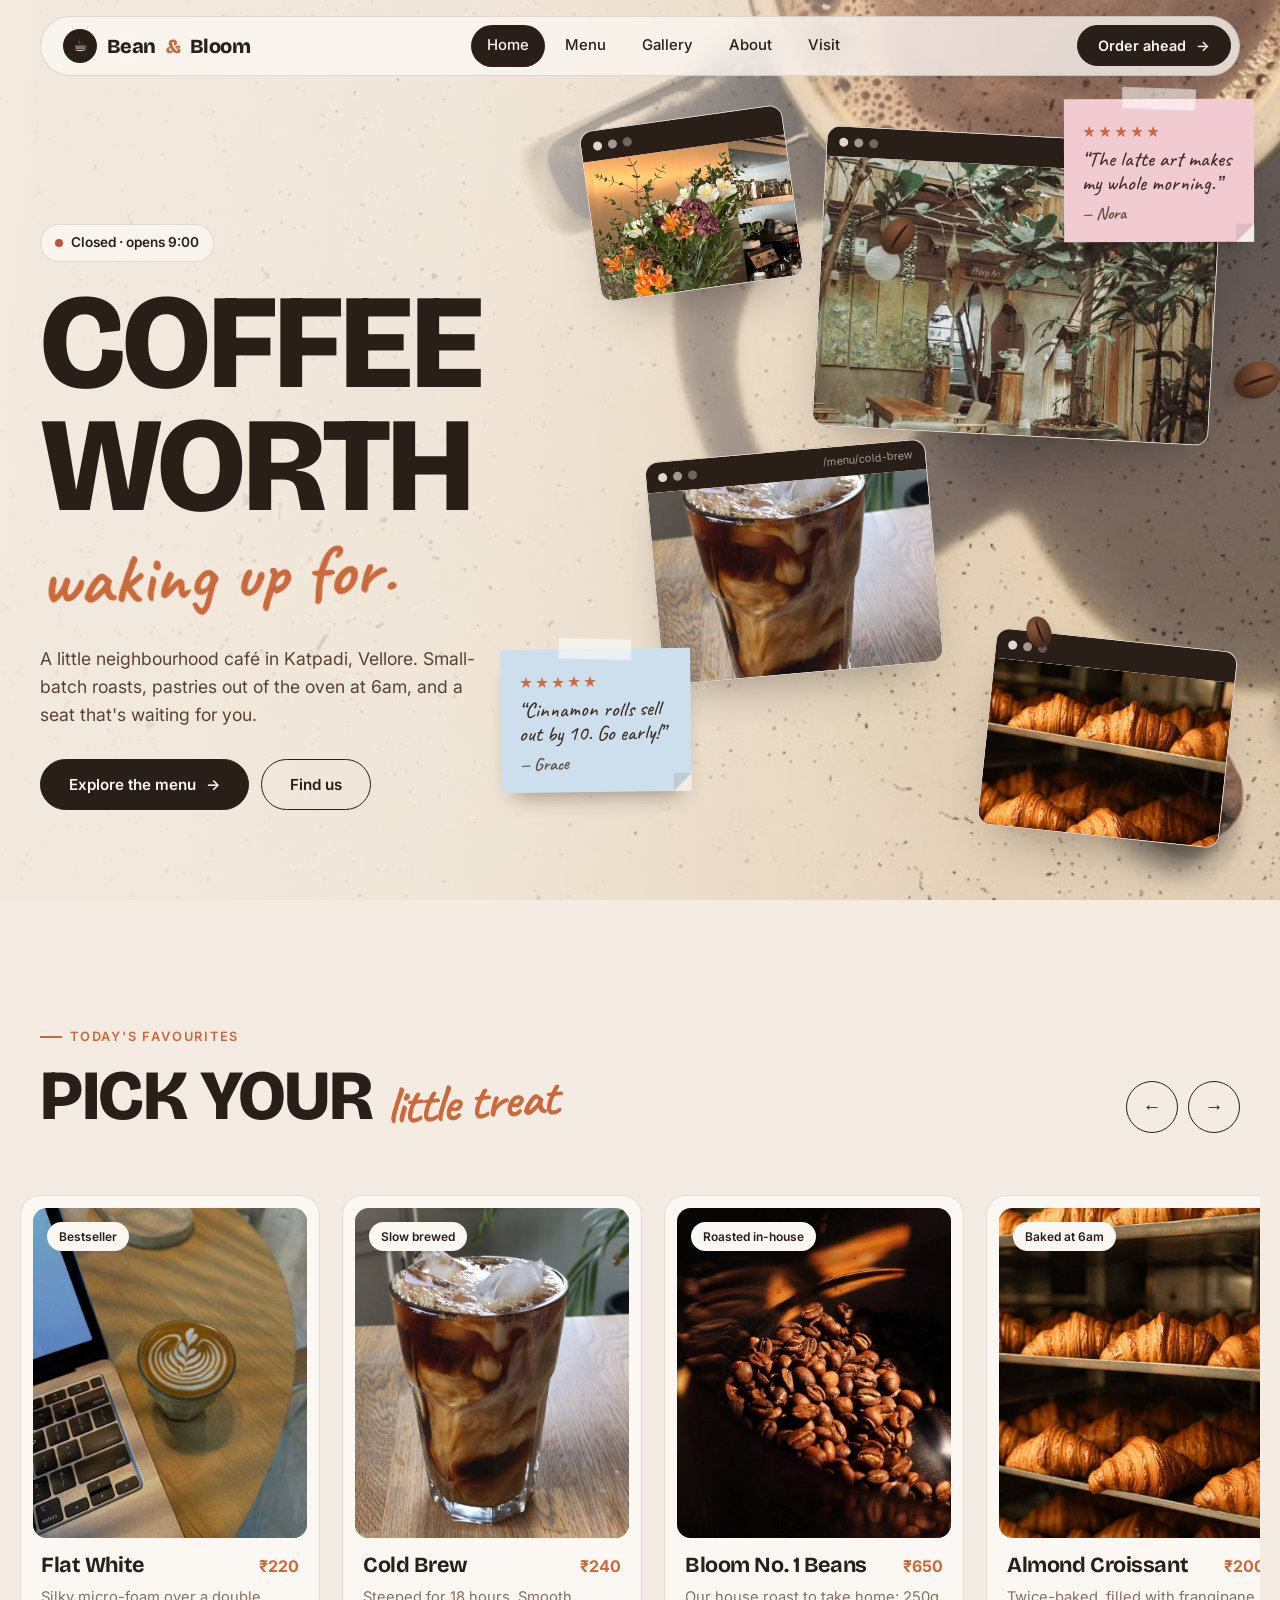
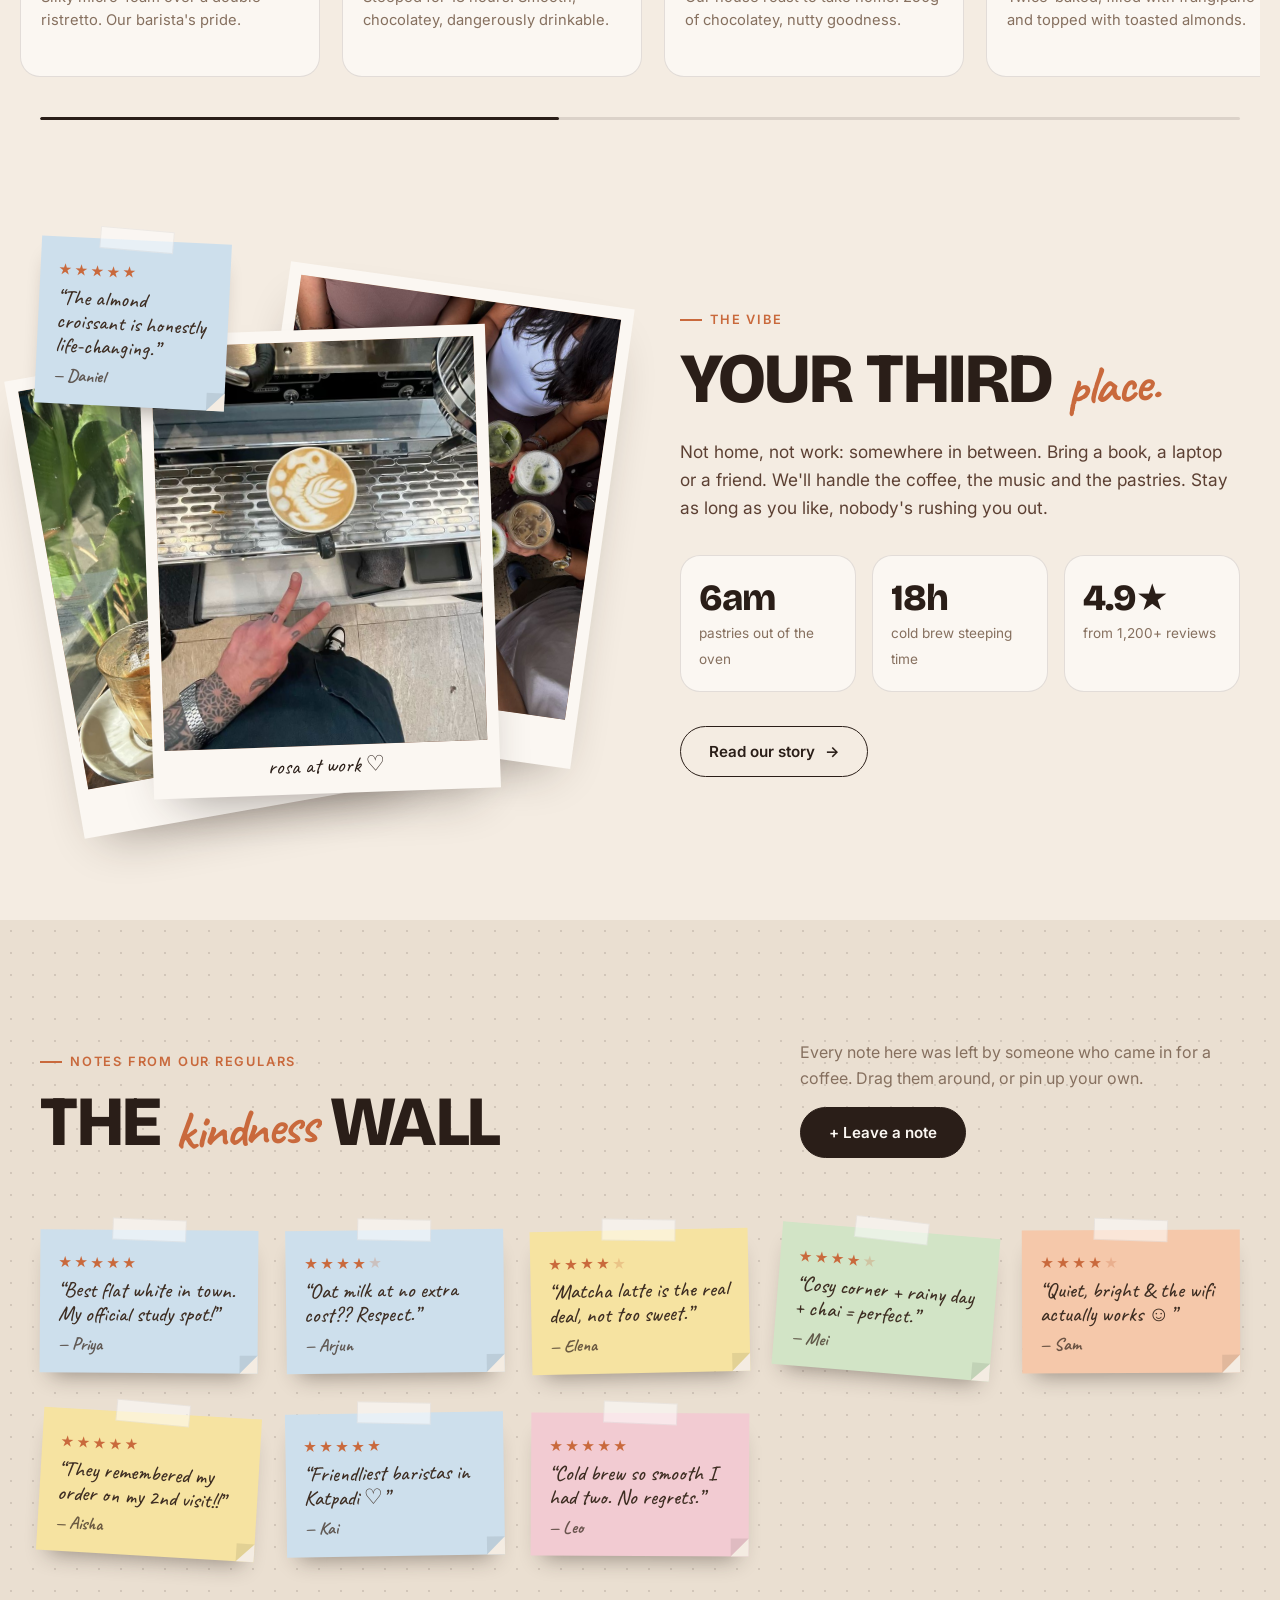
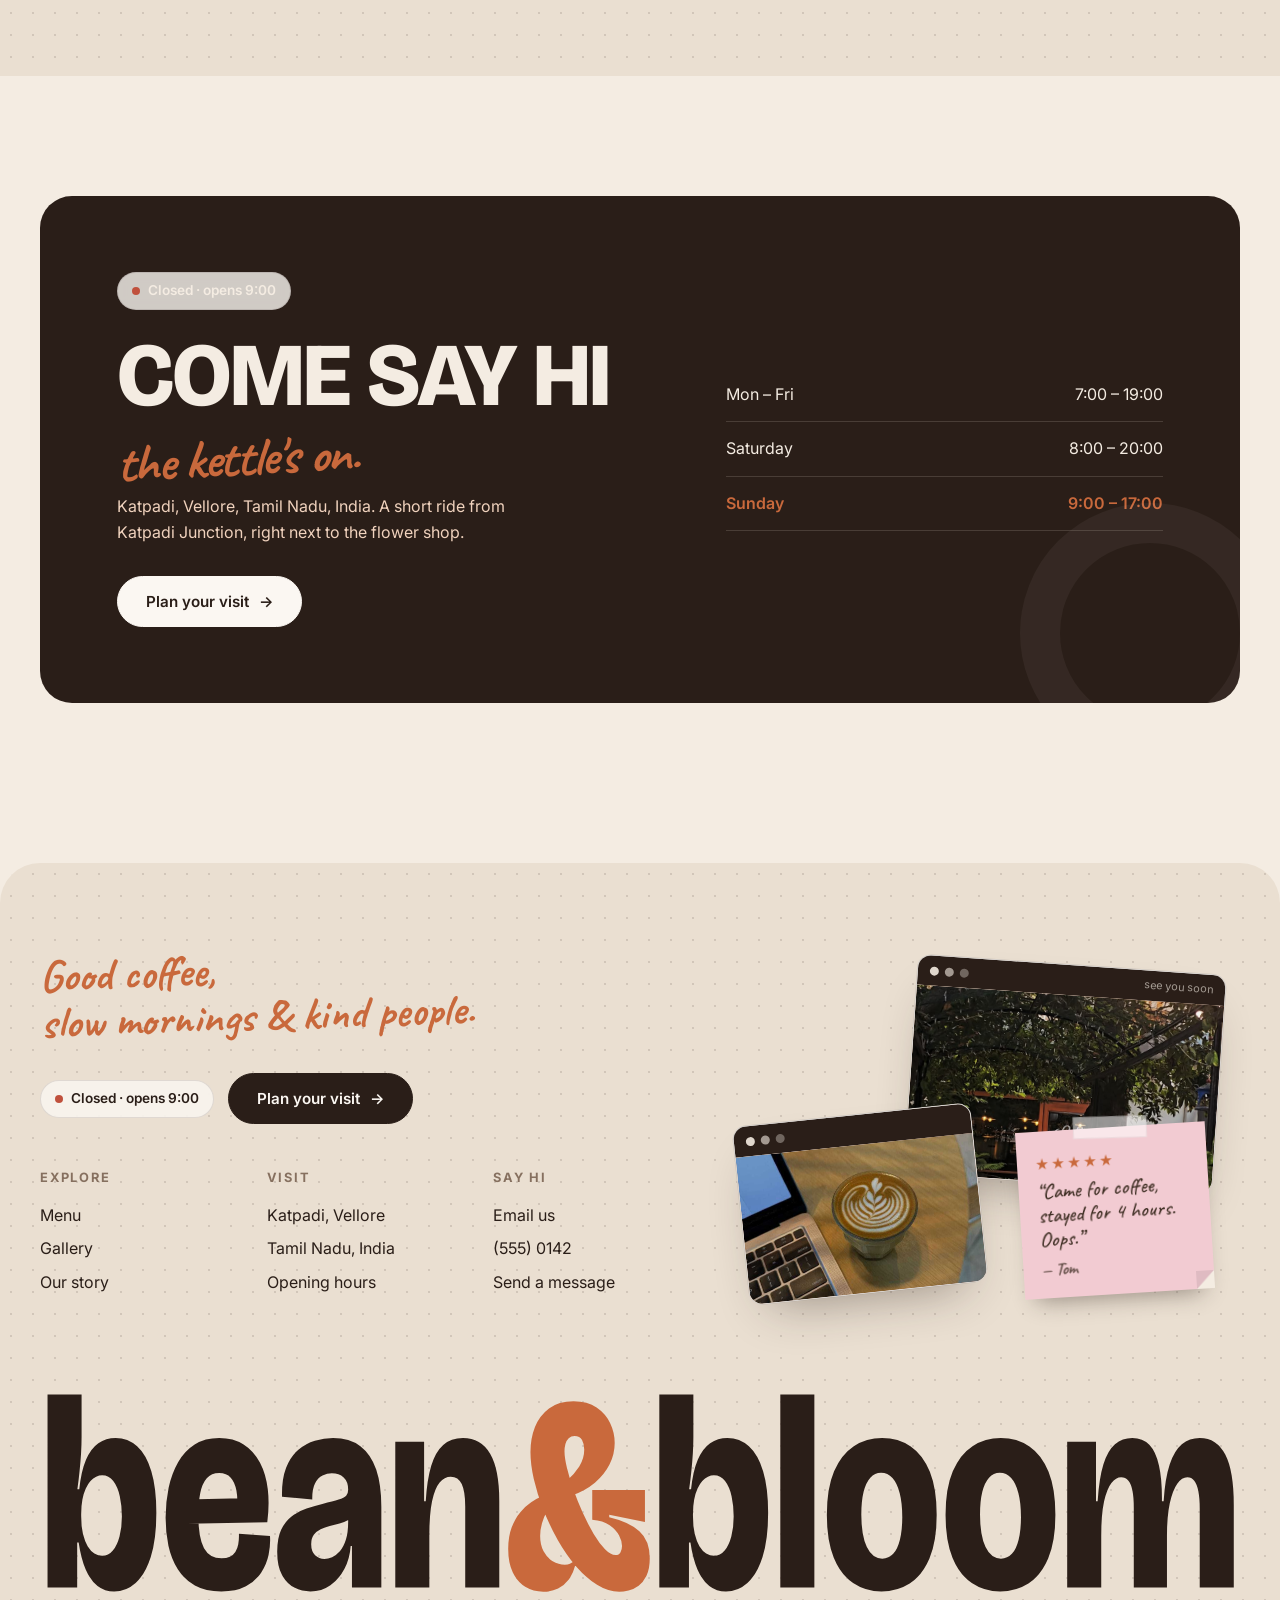
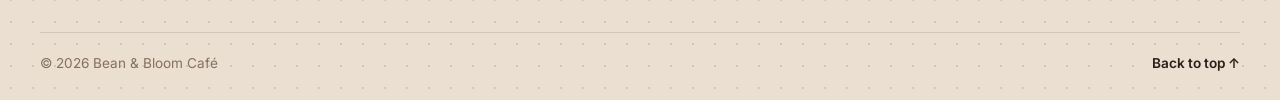
==== commit 9fb1d215: "Detailed README, INR prices and Katpadi address" ====
--- a/index.html
+++ b/index.html
@@ -61,7 +61,7 @@
           <span class="line hand"><span style="--i:2">waking up for.</span></span>
         </h1>
         <p class="hero-sub fade-up" style="--d:1.4s">
-          A little neighbourhood café on Maple Street. Small-batch roasts, pastries out of the oven at 6am,
+          A little neighbourhood café in Katpadi, Vellore. Small-batch roasts, pastries out of the oven at 6am,
           and a seat that's waiting for you.
         </p>
         <div class="hero-actions fade-up" style="--d:1.55s">
@@ -137,47 +137,47 @@
         <div class="fav-track" id="favTrack" data-reveal style="--delay:.15s">
           <article class="fav-card">
             <div class="photo" data-label="images/coffee-1.jpg"><span class="fav-tag">Bestseller</span><img src="images/coffee-1.jpg" alt="Flat white with latte art" /></div>
-            <div class="fav-meta"><h3>Flat White</h3><span class="price">$3.80</span></div>
+            <div class="fav-meta"><h3>Flat White</h3><span class="price">₹220</span></div>
             <p>Silky micro-foam over a double ristretto. Our barista's pride.</p>
           </article>
           <article class="fav-card">
             <div class="photo" data-label="images/coffee-2.jpg"><span class="fav-tag">Slow brewed</span><img src="images/coffee-2.jpg" alt="Iced cold brew" /></div>
-            <div class="fav-meta"><h3>Cold Brew</h3><span class="price">$4.00</span></div>
+            <div class="fav-meta"><h3>Cold Brew</h3><span class="price">₹240</span></div>
             <p>Steeped for 18 hours. Smooth, chocolatey, dangerously drinkable.</p>
           </article>
           <article class="fav-card">
             <div class="photo" data-label="images/coffee-3.jpg"><span class="fav-tag">Roasted in-house</span><img src="images/coffee-3.jpg" alt="Freshly roasted coffee beans" /></div>
-            <div class="fav-meta"><h3>Bloom No. 1 Beans</h3><span class="price">$14.00</span></div>
+            <div class="fav-meta"><h3>Bloom No. 1 Beans</h3><span class="price">₹650</span></div>
             <p>Our house roast to take home: 250g of chocolatey, nutty goodness.</p>
           </article>
           <article class="fav-card">
             <div class="photo" data-label="images/pastry-1.jpg"><span class="fav-tag">Baked at 6am</span><img src="images/pastry-1.jpg" alt="Butter croissant" /></div>
-            <div class="fav-meta"><h3>Almond Croissant</h3><span class="price">$3.40</span></div>
+            <div class="fav-meta"><h3>Almond Croissant</h3><span class="price">₹200</span></div>
             <p>Twice-baked, filled with frangipane and topped with toasted almonds.</p>
           </article>
           <article class="fav-card">
             <div class="photo" data-label="images/coffee-4.jpg"><span class="fav-tag">New</span><img src="images/coffee-4.jpg" alt="Matcha latte" /></div>
-            <div class="fav-meta"><h3>Matcha Latte</h3><span class="price">$4.50</span></div>
+            <div class="fav-meta"><h3>Matcha Latte</h3><span class="price">₹290</span></div>
             <p>Ceremonial-grade matcha whisked by hand with oat milk.</p>
           </article>
           <article class="fav-card">
             <div class="photo" data-label="images/pastry-2.jpg"><span class="fav-tag">Sells out by 10</span><img src="images/pastry-2.jpg" alt="Cinnamon roll" /></div>
-            <div class="fav-meta"><h3>Cinnamon Roll</h3><span class="price">$3.40</span></div>
+            <div class="fav-meta"><h3>Cinnamon Roll</h3><span class="price">₹190</span></div>
             <p>Soft, gooey and glazed with cream-cheese icing. Get here early.</p>
           </article>
           <article class="fav-card">
             <div class="photo" data-label="images/breakfast.jpg"><span class="fav-tag">Brunch</span><img src="images/breakfast.jpg" alt="Avocado toast on sourdough" /></div>
-            <div class="fav-meta"><h3>Avocado Toast</h3><span class="price">$7.50</span></div>
+            <div class="fav-meta"><h3>Avocado Toast</h3><span class="price">₹350</span></div>
             <p>Smashed avocado, chilli flakes and lemon on toasted sourdough.</p>
           </article>
           <article class="fav-card">
             <div class="photo" data-label="images/dessert.jpg"><span class="fav-tag">Afternoon treat</span><img src="images/dessert.jpg" alt="Slice of lemon drizzle cake" /></div>
-            <div class="fav-meta"><h3>Lemon Drizzle Cake</h3><span class="price">$3.80</span></div>
+            <div class="fav-meta"><h3>Lemon Drizzle Cake</h3><span class="price">₹220</span></div>
             <p>Zesty, soft and soaked in lemon syrup. Pairs perfectly with a pour-over.</p>
           </article>
           <article class="fav-card">
             <div class="photo" data-label="images/tea.jpg"><span class="fav-tag">Spiced</span><img src="images/tea.jpg" alt="Chai latte with cinnamon" /></div>
-            <div class="fav-meta"><h3>Dirty Chai</h3><span class="price">$4.30</span></div>
+            <div class="fav-meta"><h3>Dirty Chai</h3><span class="price">₹230</span></div>
             <p>Our house-spiced chai with a shot of espresso. Cosy in a cup.</p>
           </article>
         </div>
@@ -250,7 +250,7 @@
           <div>
             <span class="status" data-open-status>Checking hours…</span>
             <h2 style="margin-top:20px">Come say hi <span class="hand">the kettle's on.</span></h2>
-            <p>42 Maple Street, Green Town. Two minutes from the station, right next to the flower shop.</p>
+            <p>Katpadi, Vellore, Tamil Nadu, India. A short ride from Katpadi Junction, right next to the flower shop.</p>
             <a href="visit.html" class="btn btn-light">Plan your visit <span class="arrow">→</span></a>
           </div>
           <ul class="hours-mini">
@@ -313,8 +313,8 @@
           <div>
             <h4>Visit</h4>
             <ul>
-              <li>42 Maple Street</li>
-              <li>Green Town</li>
+              <li>Katpadi, Vellore</li>
+              <li>Tamil Nadu, India</li>
               <li><a href="visit.html">Opening hours</a></li>
             </ul>
           </div>
